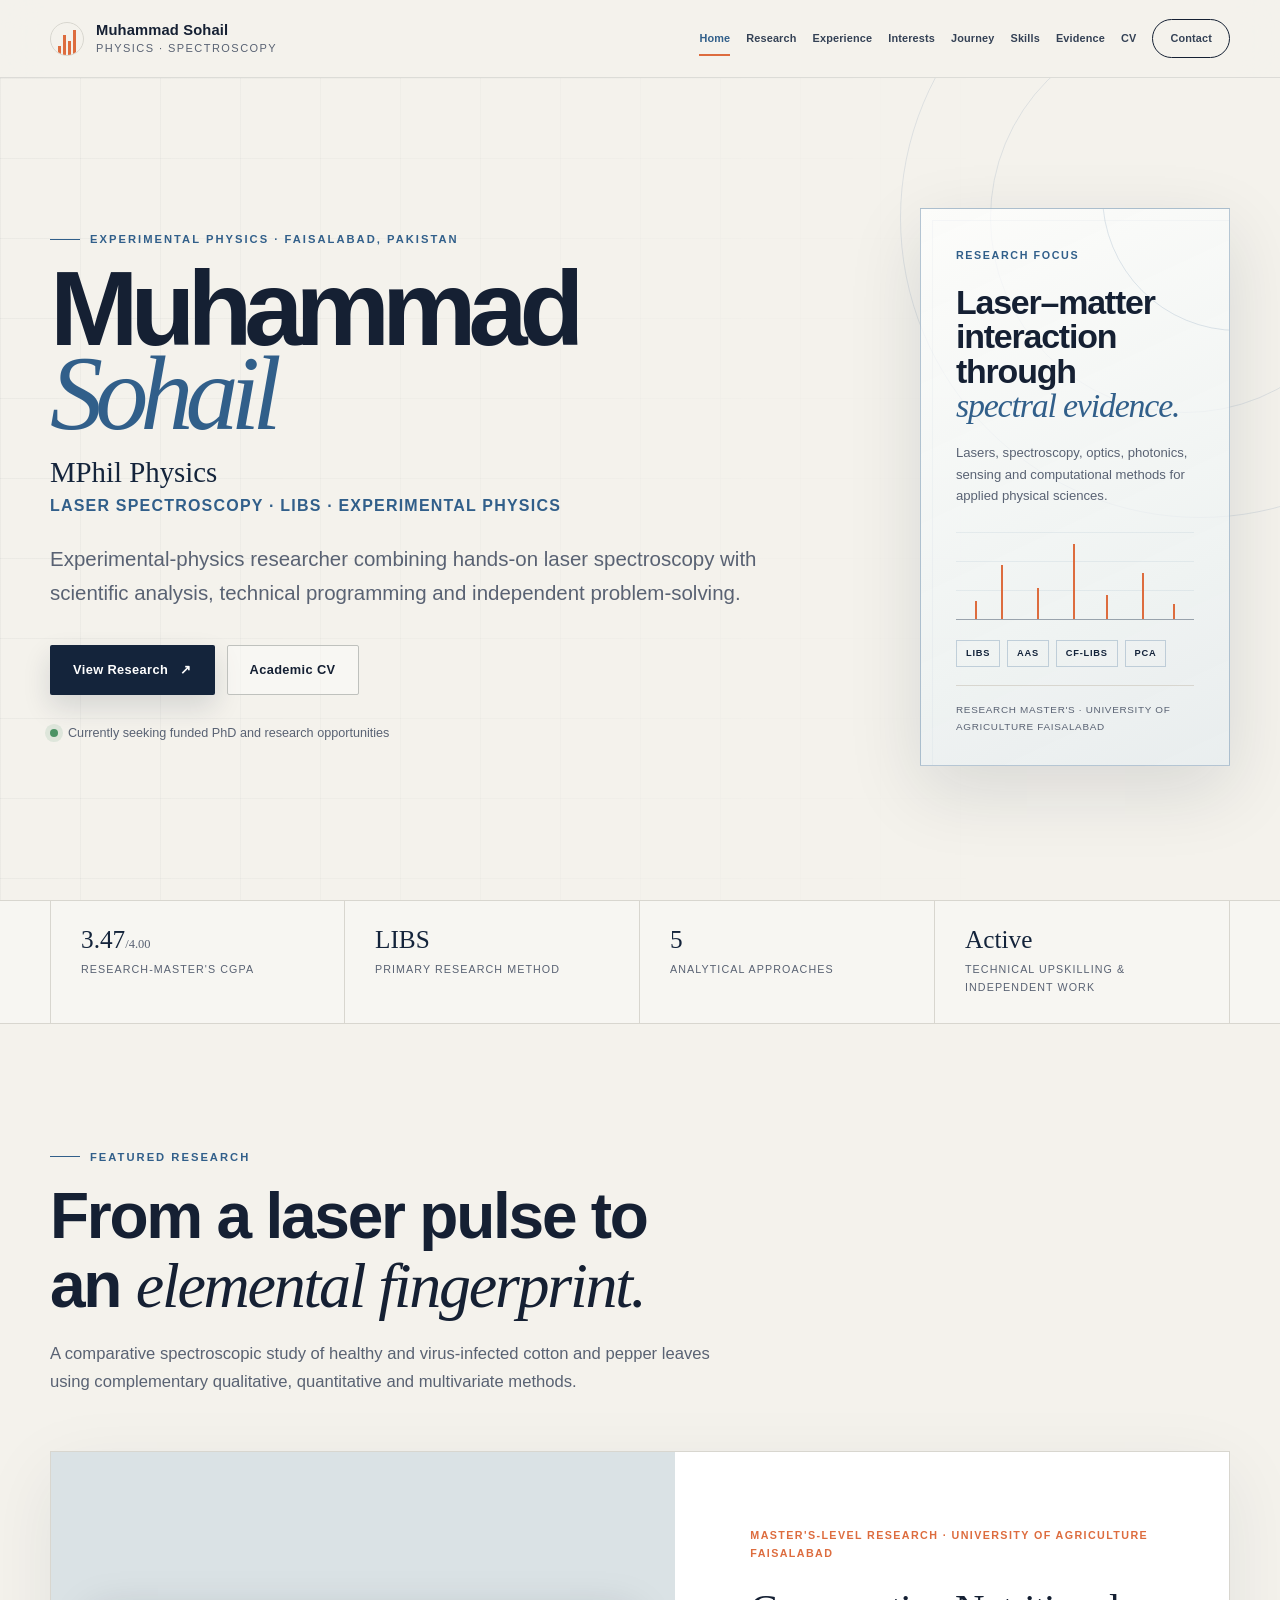
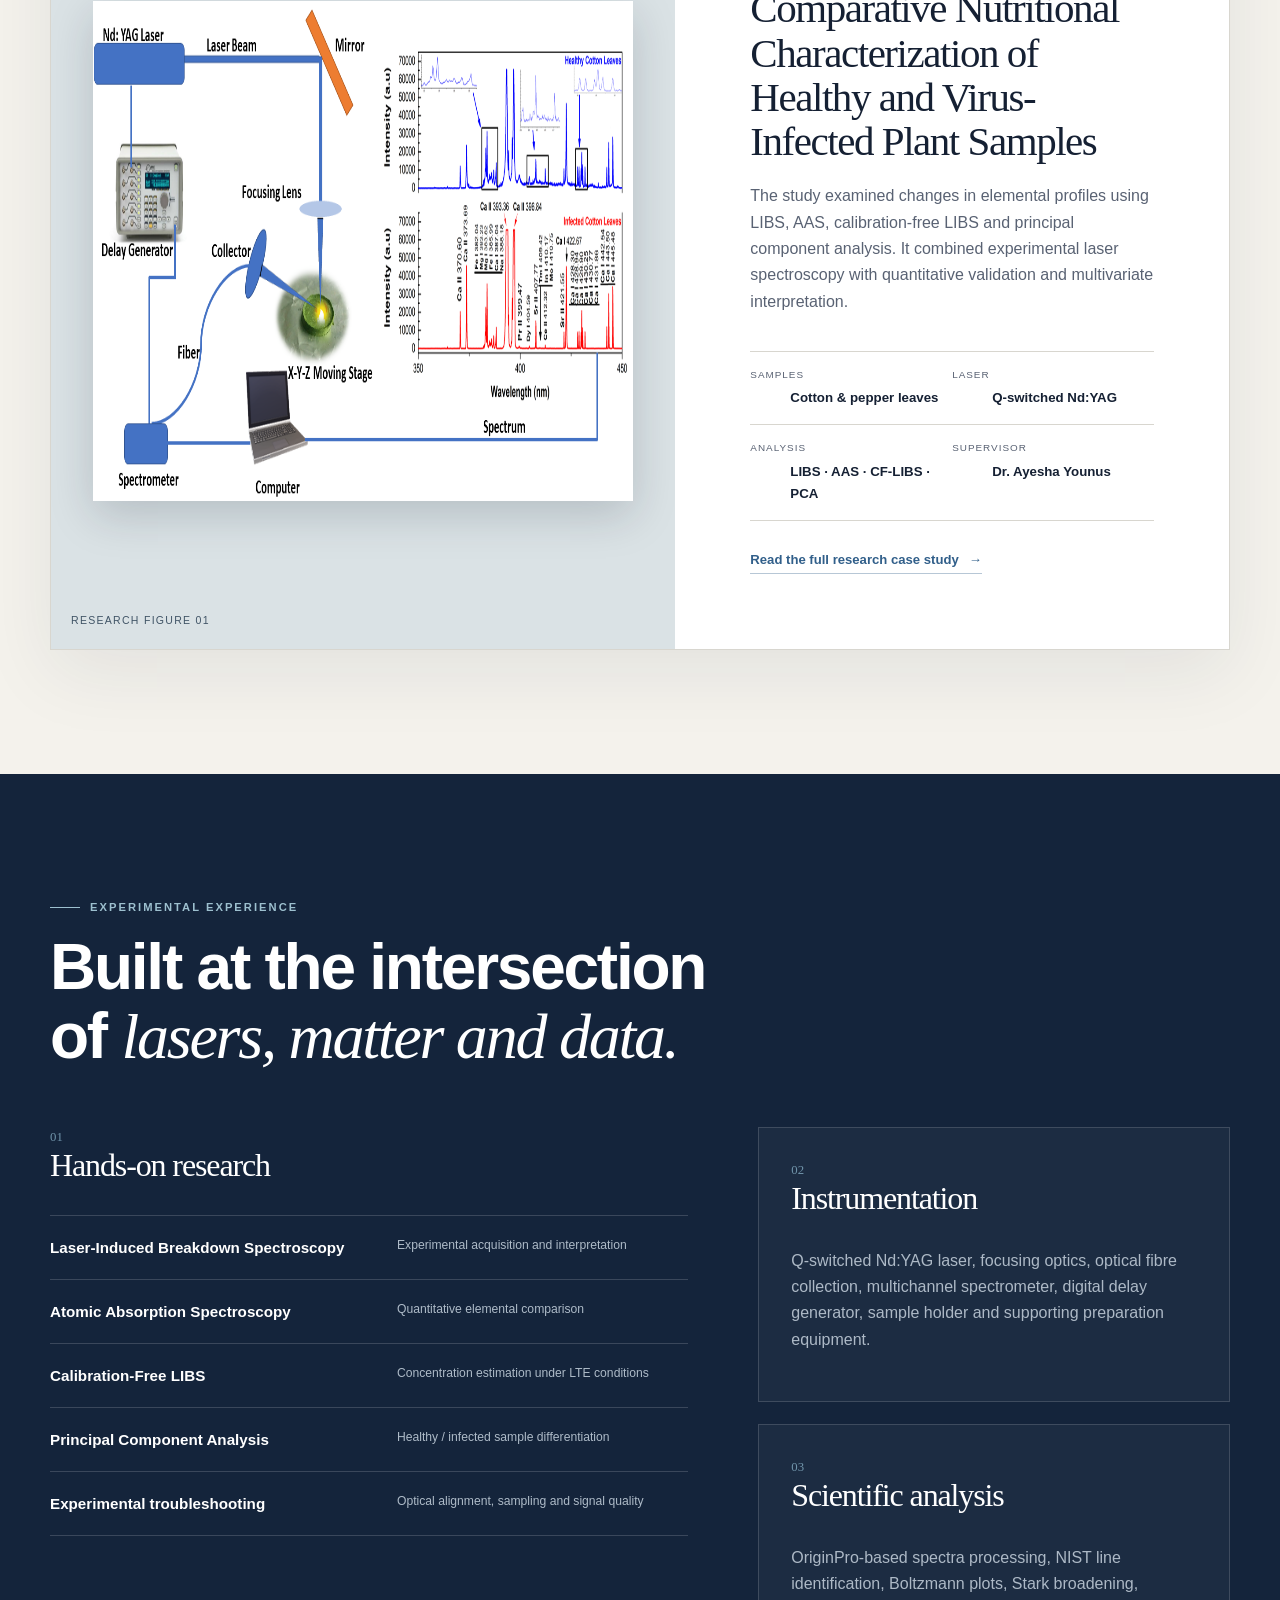
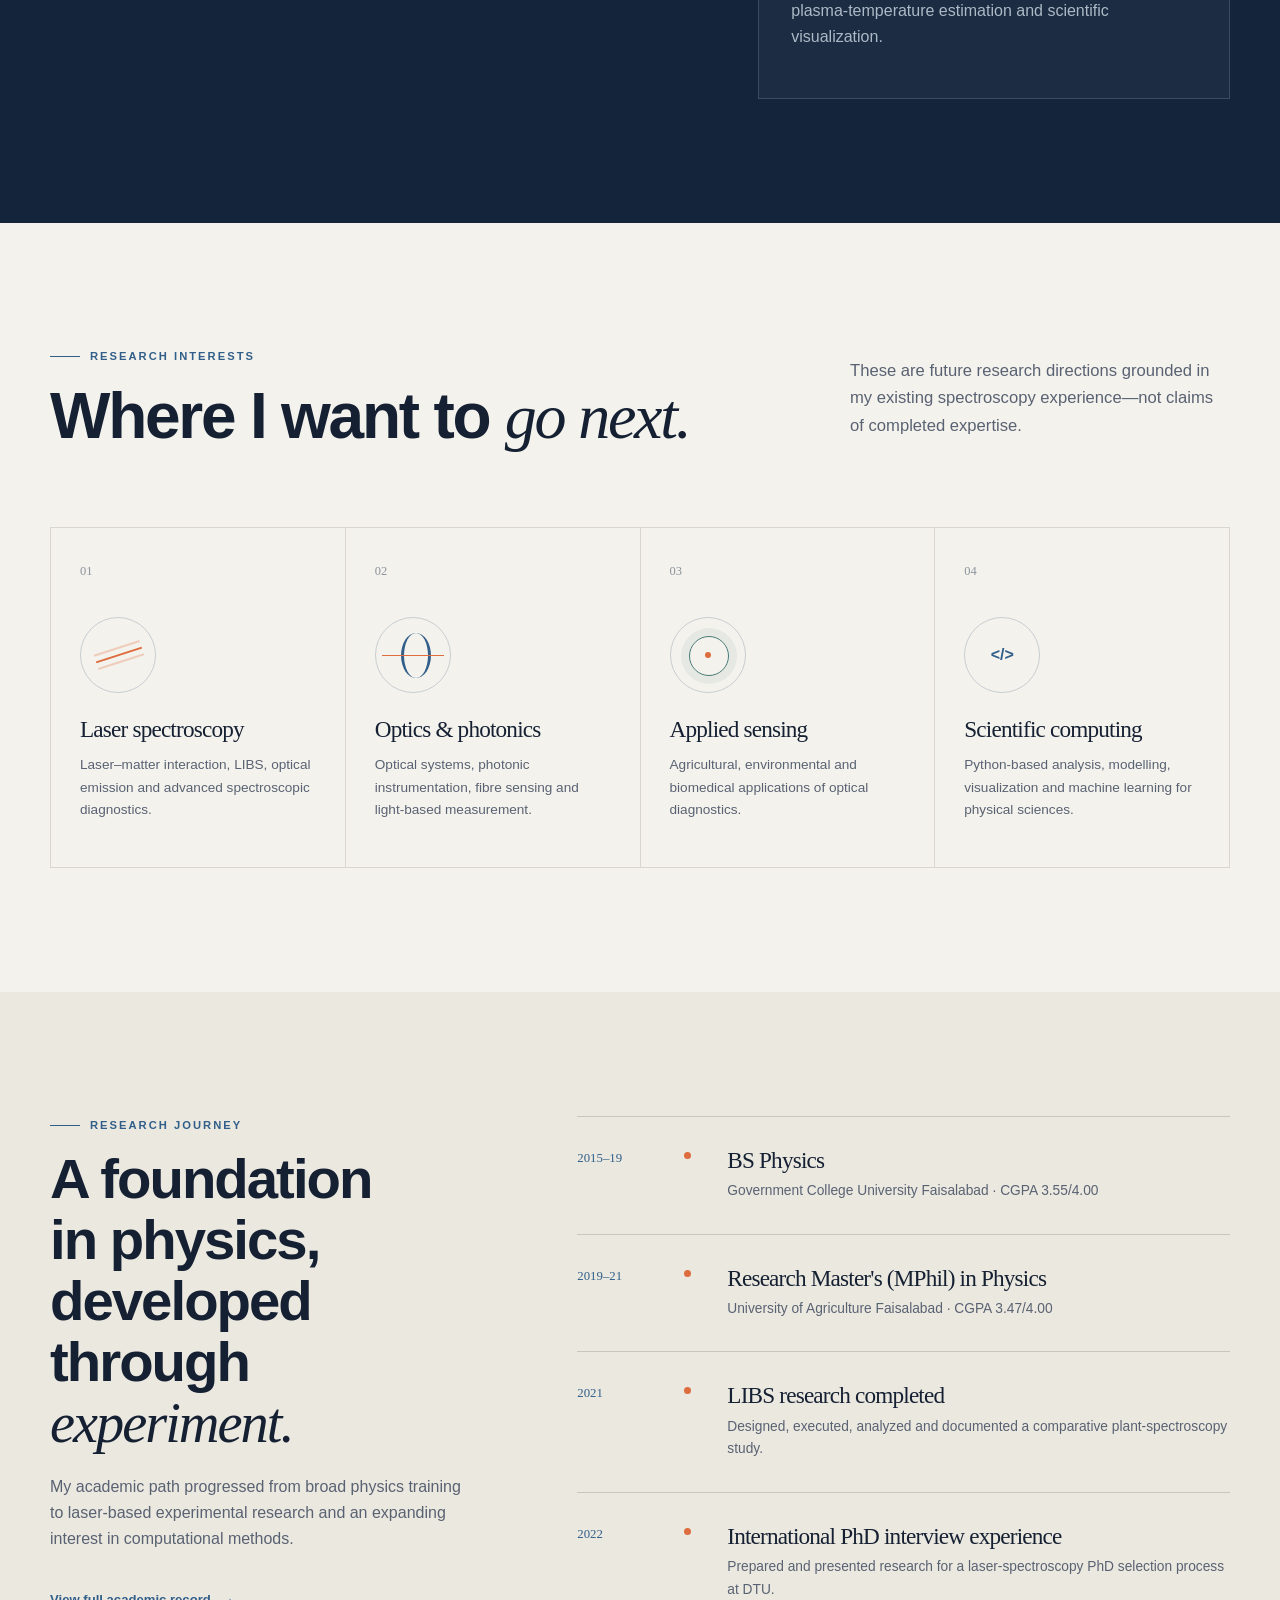
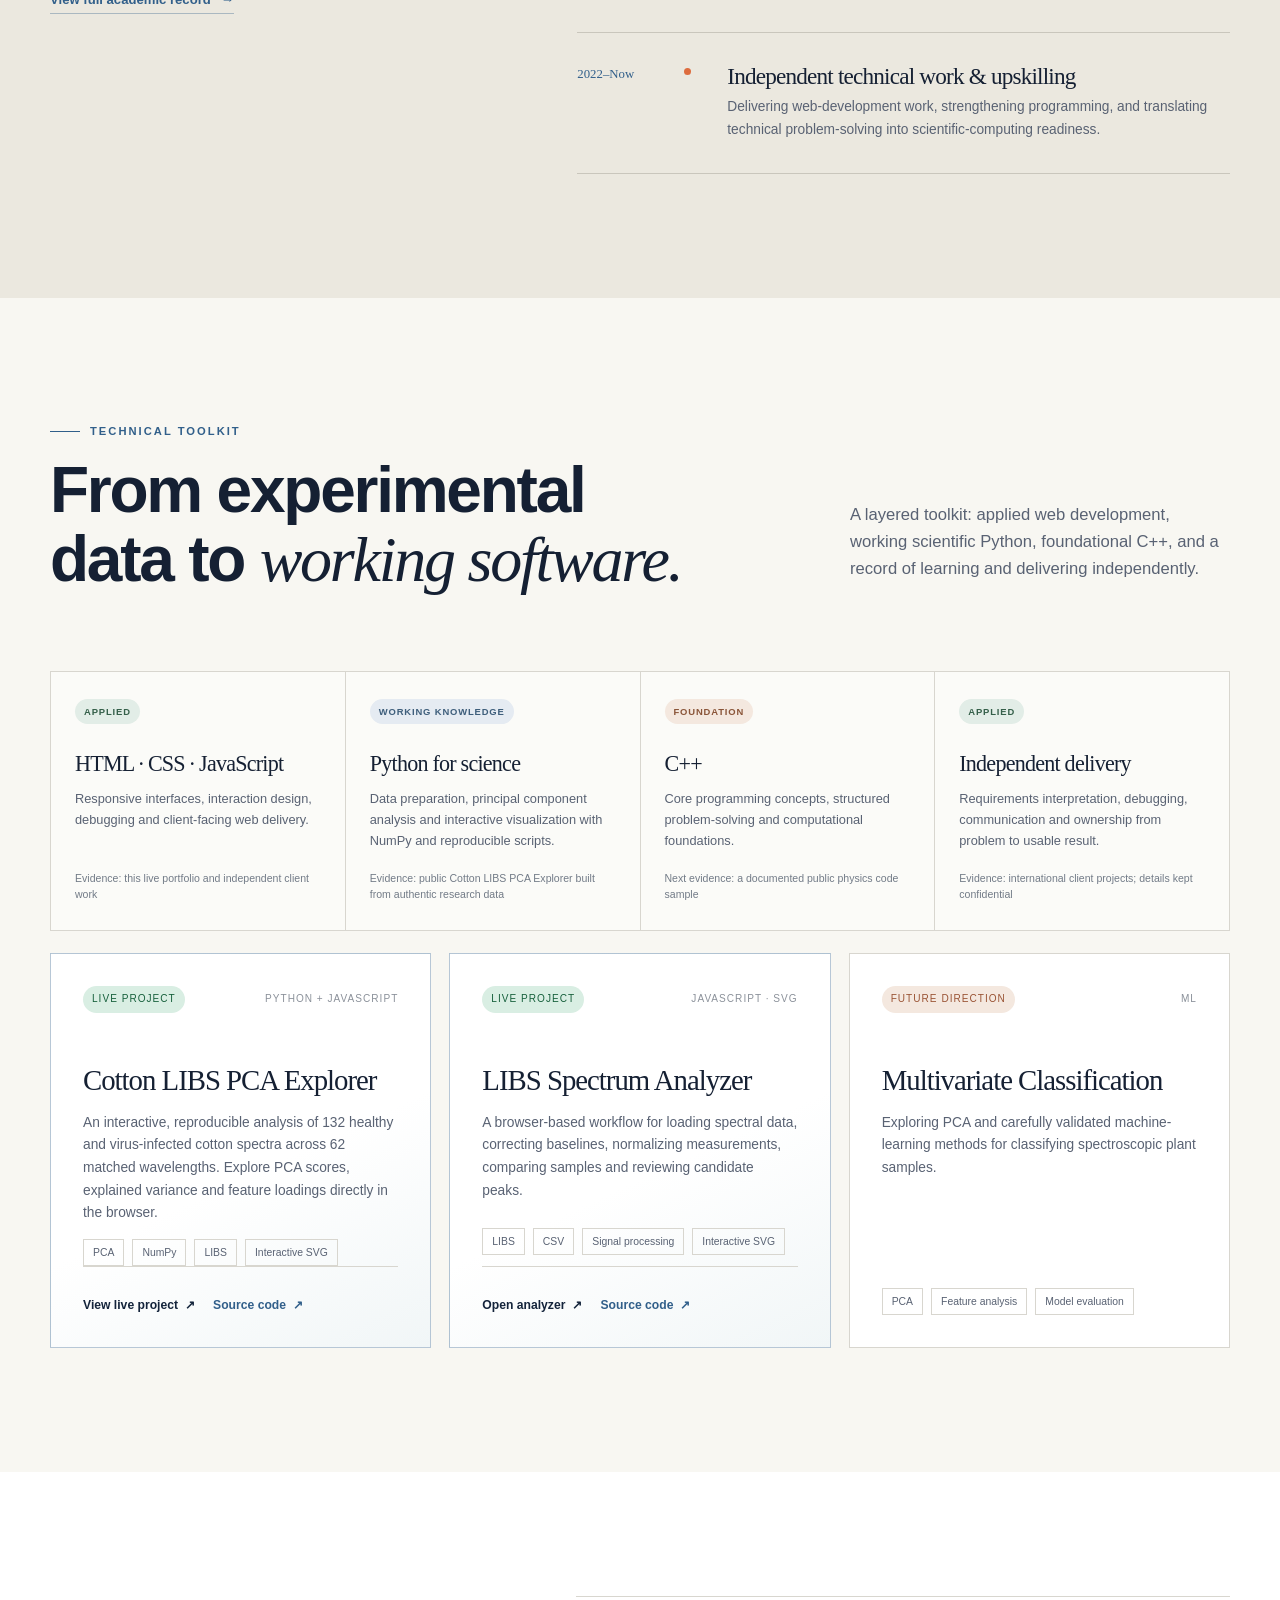
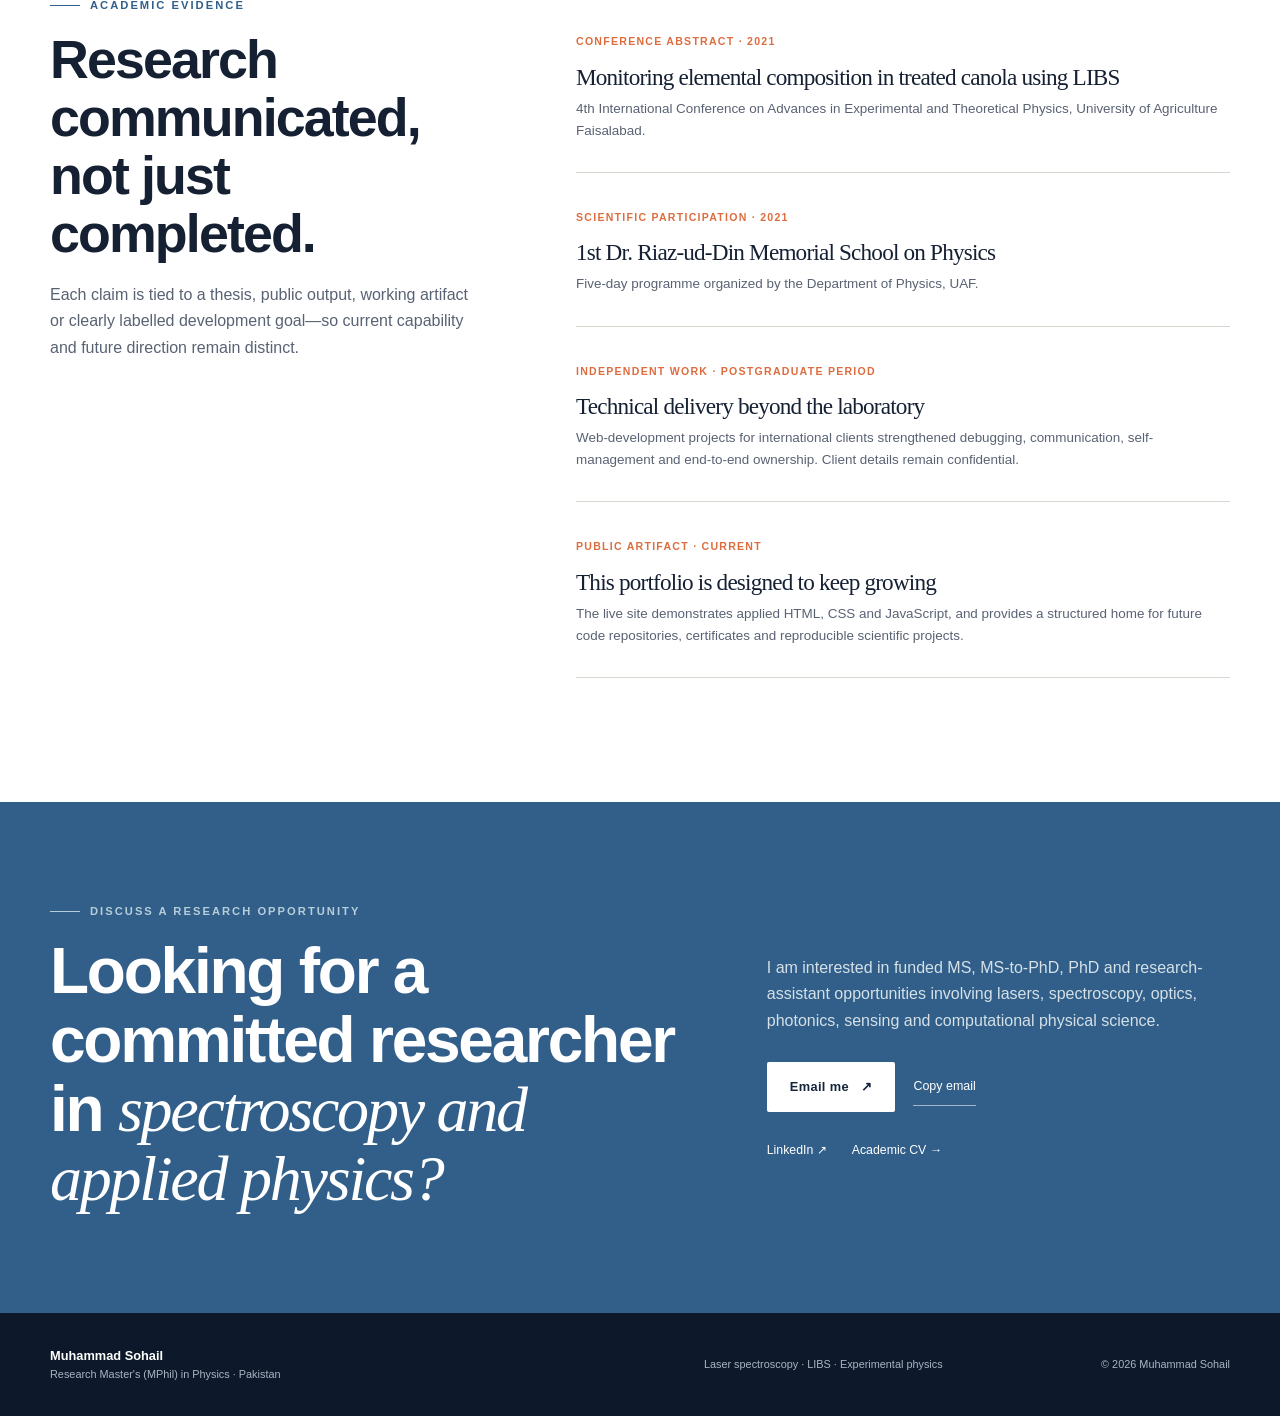
==== index.html @ c104c173 "Add interactive LIBS spectrum analyzer" ====
<!doctype html>
<html lang="en">
<head>
  <meta charset="utf-8">
  <meta name="viewport" content="width=device-width, initial-scale=1">
  <meta name="description" content="Muhammad Sohail holds a research master's (MPhil) in Physics with hands-on experience in laser-induced breakdown spectroscopy, scientific analysis and technical computing.">
  <meta name="theme-color" content="#f4f2ec">
  <meta property="og:title" content="Muhammad Sohail — Research Master's in Physics & Laser Spectroscopy">
  <meta property="og:description" content="Academic research portfolio focused on LIBS, experimental spectroscopy, optics, sensing and scientific computing.">
  <meta property="og:type" content="website">
  <meta property="og:image" content="assets/images/research/libs-experimental-setup-schematic.png">
  <title>Muhammad Sohail — Research Master's in Physics & Laser Spectroscopy</title>
  <link rel="icon" href="assets/images/favicon.svg" type="image/svg+xml">
  <link rel="manifest" href="site.webmanifest">
  <link rel="stylesheet" href="assets/css/styles.css">
  <script defer src="assets/js/main.js"></script>
</head>
<body data-page="home">
  <a class="skip-link" href="#main">Skip to content</a>
  <header class="site-header" data-header>
    <div class="shell header-inner">
      <a class="brand" href="index.html" aria-label="Muhammad Sohail home">
        <span class="brand-mark" aria-hidden="true"><i></i><i></i><i></i><i></i></span>
        <span><strong>Muhammad Sohail</strong><small>Physics · Spectroscopy</small></span>
      </a>
      <button class="menu-toggle" type="button" aria-expanded="false" aria-controls="primary-navigation" data-menu-toggle>
        <span></span><span></span><span></span><span class="sr-only">Open navigation</span>
      </button>
      <nav class="nav" id="primary-navigation" aria-label="Primary navigation" data-nav>
        <a class="is-active" href="#home" data-section-link="home">Home</a>
        <a href="#research" data-section-link="research">Research</a>
        <a href="#experience" data-section-link="experience">Experience</a>
        <a href="#interests" data-section-link="interests">Interests</a>
        <a href="#education" data-section-link="education">Journey</a>
        <a href="#skills" data-section-link="skills">Skills</a>
        <a href="#evidence" data-section-link="evidence">Evidence</a>
        <a href="cv.html">CV</a>
        <a class="nav-cta" href="#contact" data-section-link="contact">Contact</a>
      </nav>
    </div>
  </header>

  <main id="main">
    <section class="hero section-pad" id="home" data-home-section>
      <div class="hero-orbit orbit-one" aria-hidden="true"></div>
      <div class="hero-orbit orbit-two" aria-hidden="true"></div>
      <div class="shell hero-grid">
        <div class="hero-copy reveal">
          <p class="eyebrow"><span></span> Experimental physics · Faisalabad, Pakistan</p>
          <h1>Muhammad<br><em>Sohail</em></h1>
          <p class="hero-degree">MPhil Physics</p>
          <p class="hero-role">Laser Spectroscopy · LIBS · Experimental Physics</p>
          <p class="hero-lede">Experimental-physics researcher combining hands-on laser spectroscopy with scientific analysis, technical programming and independent problem-solving.</p>
          <div class="hero-actions">
            <a class="button button-primary" href="research.html">View Research <span aria-hidden="true">↗</span></a>
            <a class="button button-secondary" href="cv.html">Academic CV</a>
          </div>
          <div class="availability"><span class="pulse" aria-hidden="true"></span> Currently seeking funded PhD and research opportunities</div>
        </div>

        <aside class="hero-research-card reveal reveal-delay" aria-label="Research focus">
          <div>
            <p class="research-card-kicker">Research focus</p>
            <h2>Laser–matter interaction through <em>spectral evidence.</em></h2>
            <p>Lasers, spectroscopy, optics, photonics, sensing and computational methods for applied physical sciences.</p>
          </div>
          <div class="research-spectrum" aria-hidden="true"><span></span><i></i><i></i><i></i><i></i><i></i><i></i><i></i></div>
          <div class="research-methods" aria-label="Research methods">
            <span>LIBS</span><span>AAS</span><span>CF-LIBS</span><span>PCA</span>
          </div>
          <p class="research-card-foot">Research master's · University of Agriculture Faisalabad</p>
        </aside>
      </div>
    </section>

    <section class="proof-bar" aria-label="Academic highlights">
      <div class="shell proof-grid">
        <div><strong>3.47<span>/4.00</span></strong><small>Research-master's CGPA</small></div>
        <div><strong>LIBS</strong><small>Primary research method</small></div>
        <div><strong>5</strong><small>Analytical approaches</small></div>
        <div><strong>Active</strong><small>Technical upskilling & independent work</small></div>
      </div>
    </section>

    <section class="section-pad research-feature" id="research">
      <div class="shell">
        <div class="section-heading reveal">
          <p class="eyebrow"><span></span> Featured research</p>
          <h2>From a laser pulse to an <em>elemental fingerprint.</em></h2>
          <p>A comparative spectroscopic study of healthy and virus-infected cotton and pepper leaves using complementary qualitative, quantitative and multivariate methods.</p>
        </div>
        <article class="feature-card reveal">
          <div class="feature-visual">
            <img src="assets/images/research/libs-experimental-setup-schematic.png" width="900" height="500" alt="Schematic of the LIBS experimental setup showing the Nd:YAG laser, focusing optics, sample, spectrometer and computer" loading="lazy">
            <span class="figure-index">Research figure 01</span>
          </div>
          <div class="feature-copy">
            <p class="kicker">Master's-level research · University of Agriculture Faisalabad</p>
            <h3>Comparative Nutritional Characterization of Healthy and Virus-Infected Plant Samples</h3>
            <p>The study examined changes in elemental profiles using LIBS, AAS, calibration-free LIBS and principal component analysis. It combined experimental laser spectroscopy with quantitative validation and multivariate interpretation.</p>
            <dl class="research-facts">
              <div><dt>Samples</dt><dd>Cotton & pepper leaves</dd></div>
              <div><dt>Laser</dt><dd>Q-switched Nd:YAG</dd></div>
              <div><dt>Analysis</dt><dd>LIBS · AAS · CF-LIBS · PCA</dd></div>
              <div><dt>Supervisor</dt><dd>Dr. Ayesha Younus</dd></div>
            </dl>
            <a class="text-link" href="research.html">Read the full research case study <span aria-hidden="true">→</span></a>
          </div>
        </article>
      </div>
    </section>

    <section class="section-pad dark-section" id="experience">
      <div class="shell">
        <div class="section-heading section-heading-light reveal">
          <p class="eyebrow"><span></span> Experimental experience</p>
          <h2>Built at the intersection of <em>lasers, matter and data.</em></h2>
        </div>
        <div class="experience-layout">
          <div class="experience-main reveal">
            <div class="experience-number">01</div>
            <h3>Hands-on research</h3>
            <ul class="skill-list">
              <li><span>Laser-Induced Breakdown Spectroscopy</span><small>Experimental acquisition and interpretation</small></li>
              <li><span>Atomic Absorption Spectroscopy</span><small>Quantitative elemental comparison</small></li>
              <li><span>Calibration-Free LIBS</span><small>Concentration estimation under LTE conditions</small></li>
              <li><span>Principal Component Analysis</span><small>Healthy / infected sample differentiation</small></li>
              <li><span>Experimental troubleshooting</span><small>Optical alignment, sampling and signal quality</small></li>
            </ul>
          </div>
          <div class="experience-side">
            <article class="experience-panel reveal">
              <div class="experience-number">02</div>
              <h3>Instrumentation</h3>
              <p>Q-switched Nd:YAG laser, focusing optics, optical fibre collection, multichannel spectrometer, digital delay generator, sample holder and supporting preparation equipment.</p>
            </article>
            <article class="experience-panel reveal">
              <div class="experience-number">03</div>
              <h3>Scientific analysis</h3>
              <p>OriginPro-based spectra processing, NIST line identification, Boltzmann plots, Stark broadening, plasma-temperature estimation and scientific visualization.</p>
            </article>
          </div>
        </div>
      </div>
    </section>

    <section class="section-pad" id="interests">
      <div class="shell">
        <div class="section-heading split-heading reveal">
          <div>
            <p class="eyebrow"><span></span> Research interests</p>
            <h2>Where I want to <em>go next.</em></h2>
          </div>
          <p>These are future research directions grounded in my existing spectroscopy experience—not claims of completed expertise.</p>
        </div>
        <div class="interest-grid">
          <article class="interest-card reveal"><span>01</span><div class="interest-icon laser-icon" aria-hidden="true"></div><h3>Laser spectroscopy</h3><p>Laser–matter interaction, LIBS, optical emission and advanced spectroscopic diagnostics.</p></article>
          <article class="interest-card reveal"><span>02</span><div class="interest-icon optics-icon" aria-hidden="true"></div><h3>Optics & photonics</h3><p>Optical systems, photonic instrumentation, fibre sensing and light-based measurement.</p></article>
          <article class="interest-card reveal"><span>03</span><div class="interest-icon sensing-icon" aria-hidden="true"></div><h3>Applied sensing</h3><p>Agricultural, environmental and biomedical applications of optical diagnostics.</p></article>
          <article class="interest-card reveal"><span>04</span><div class="interest-icon compute-icon" aria-hidden="true"></div><h3>Scientific computing</h3><p>Python-based analysis, modelling, visualization and machine learning for physical sciences.</p></article>
        </div>
      </div>
    </section>

    <section class="section-pad journey-section" id="education">
      <div class="shell journey-grid">
        <div class="journey-intro reveal">
          <p class="eyebrow"><span></span> Research journey</p>
          <h2>A foundation in physics, developed through <em>experiment.</em></h2>
          <p>My academic path progressed from broad physics training to laser-based experimental research and an expanding interest in computational methods.</p>
          <a class="text-link" href="cv.html">View full academic record <span aria-hidden="true">→</span></a>
        </div>
        <ol class="timeline">
          <li class="reveal"><span class="timeline-year">2015–19</span><div><h3>BS Physics</h3><p>Government College University Faisalabad · CGPA 3.55/4.00</p></div></li>
          <li class="reveal"><span class="timeline-year">2019–21</span><div><h3>Research Master's (MPhil) in Physics</h3><p>University of Agriculture Faisalabad · CGPA 3.47/4.00</p></div></li>
          <li class="reveal"><span class="timeline-year">2021</span><div><h3>LIBS research completed</h3><p>Designed, executed, analyzed and documented a comparative plant-spectroscopy study.</p></div></li>
          <li class="reveal"><span class="timeline-year">2022</span><div><h3>International PhD interview experience</h3><p>Prepared and presented research for a laser-spectroscopy PhD selection process at DTU.</p></div></li>
          <li class="reveal"><span class="timeline-year">2022–Now</span><div><h3>Independent technical work & upskilling</h3><p>Delivering web-development work, strengthening programming, and translating technical problem-solving into scientific-computing readiness.</p></div></li>
        </ol>
      </div>
    </section>

    <section class="section-pad computing-section" id="skills">
      <div class="shell">
        <div class="section-heading split-heading reveal">
          <div>
            <p class="eyebrow"><span></span> Technical toolkit</p>
            <h2>From experimental data to <em>working software.</em></h2>
          </div>
          <p>A layered toolkit: applied web development, working scientific Python, foundational C++, and a record of learning and delivering independently.</p>
        </div>
        <div class="toolkit-grid reveal" aria-label="Programming and technical skills">
          <article><span class="skill-level applied">Applied</span><h3>HTML · CSS · JavaScript</h3><p>Responsive interfaces, interaction design, debugging and client-facing web delivery.</p><small>Evidence: this live portfolio and independent client work</small></article>
          <article><span class="skill-level working">Working knowledge</span><h3>Python for science</h3><p>Data preparation, principal component analysis and interactive visualization with NumPy and reproducible scripts.</p><small>Evidence: public Cotton LIBS PCA Explorer built from authentic research data</small></article>
          <article><span class="skill-level foundation">Foundation</span><h3>C++</h3><p>Core programming concepts, structured problem-solving and computational foundations.</p><small>Next evidence: a documented public physics code sample</small></article>
          <article><span class="skill-level applied">Applied</span><h3>Independent delivery</h3><p>Requirements interpretation, debugging, communication and ownership from problem to usable result.</p><small>Evidence: international client projects; details kept confidential</small></article>
        </div>
        <div class="project-grid">
          <article class="project-card project-card-featured reveal">
            <div class="project-top"><span class="status status-live">Live project</span><span>Python + JavaScript</span></div>
            <h3>Cotton LIBS PCA Explorer</h3>
            <p>An interactive, reproducible analysis of 132 healthy and virus-infected cotton spectra across 62 matched wavelengths. Explore PCA scores, explained variance and feature loadings directly in the browser.</p>
            <ul class="tag-list"><li>PCA</li><li>NumPy</li><li>LIBS</li><li>Interactive SVG</li></ul>
            <div class="project-actions">
              <a class="project-link project-link-primary" href="https://sohail151127.github.io/Cotton-PCA-Visualization/" target="_blank" rel="noopener noreferrer">View live project <span aria-hidden="true">↗</span></a>
              <a class="project-link" href="https://github.com/sohail151127/Cotton-PCA-Visualization" target="_blank" rel="noopener noreferrer">Source code <span aria-hidden="true">↗</span></a>
            </div>
          </article>
          <article class="project-card project-card-featured reveal">
            <div class="project-top"><span class="status status-live">Live project</span><span>JavaScript · SVG</span></div>
            <h3>LIBS Spectrum Analyzer</h3>
            <p>A browser-based workflow for loading spectral data, correcting baselines, normalizing measurements, comparing samples and reviewing candidate peaks.</p>
            <ul class="tag-list"><li>LIBS</li><li>CSV</li><li>Signal processing</li><li>Interactive SVG</li></ul>
            <div class="project-actions">
              <a class="project-link project-link-primary" href="libs-spectrum-analyzer.html">Open analyzer <span aria-hidden="true">↗</span></a>
              <a class="project-link" href="https://github.com/sohail151127/Muhammad-Sohail" target="_blank" rel="noopener noreferrer">Source code <span aria-hidden="true">↗</span></a>
            </div>
          </article>
          <article class="project-card reveal">
            <div class="project-top"><span class="status status-future">Future direction</span><span>ML</span></div>
            <h3>Multivariate Classification</h3>
            <p>Exploring PCA and carefully validated machine-learning methods for classifying spectroscopic plant samples.</p>
            <ul class="tag-list"><li>PCA</li><li>Feature analysis</li><li>Model evaluation</li></ul>
          </article>
        </div>
      </div>
    </section>

    <section class="section-pad evidence-section" id="evidence">
      <div class="shell evidence-grid">
        <div class="evidence-copy reveal">
          <p class="eyebrow"><span></span> Academic evidence</p>
          <h2>Research communicated, not just completed.</h2>
          <p>Each claim is tied to a thesis, public output, working artifact or clearly labelled development goal—so current capability and future direction remain distinct.</p>
        </div>
        <div class="evidence-list">
          <article class="reveal"><span>Conference abstract · 2021</span><h3>Monitoring elemental composition in treated canola using LIBS</h3><p>4th International Conference on Advances in Experimental and Theoretical Physics, University of Agriculture Faisalabad.</p></article>
          <article class="reveal"><span>Scientific participation · 2021</span><h3>1st Dr. Riaz-ud-Din Memorial School on Physics</h3><p>Five-day programme organized by the Department of Physics, UAF.</p></article>
          <article class="reveal"><span>Independent work · Postgraduate period</span><h3>Technical delivery beyond the laboratory</h3><p>Web-development projects for international clients strengthened debugging, communication, self-management and end-to-end ownership. Client details remain confidential.</p></article>
          <article class="reveal"><span>Public artifact · Current</span><h3>This portfolio is designed to keep growing</h3><p>The live site demonstrates applied HTML, CSS and JavaScript, and provides a structured home for future code repositories, certificates and reproducible scientific projects.</p></article>
        </div>
      </div>
    </section>

    <section class="contact-section" id="contact">
      <div class="shell contact-grid">
        <div class="reveal">
          <p class="eyebrow eyebrow-light"><span></span> Discuss a research opportunity</p>
          <h2>Looking for a committed researcher in <em>spectroscopy and applied physics?</em></h2>
        </div>
        <div class="contact-copy reveal">
          <p>I am interested in funded MS, MS-to-PhD, PhD and research-assistant opportunities involving lasers, spectroscopy, optics, photonics, sensing and computational physical science.</p>
          <div class="contact-actions">
            <a class="button button-light" href="mailto:sohail151127@gmail.com">Email me <span aria-hidden="true">↗</span></a>
            <button class="copy-email" type="button" data-copy-email="sohail151127@gmail.com">Copy email</button>
          </div>
          <div class="social-links">
            <a href="https://www.linkedin.com/in/muhammad-sohail-physicist/" target="_blank" rel="noreferrer">LinkedIn <span aria-hidden="true">↗</span></a>
            <a href="cv.html">Academic CV <span aria-hidden="true">→</span></a>
          </div>
        </div>
      </div>
    </section>
  </main>

  <footer class="site-footer">
    <div class="shell footer-grid">
      <div><strong>Muhammad Sohail</strong><span>Research Master's (MPhil) in Physics · Pakistan</span></div>
      <p>Laser spectroscopy · LIBS · Experimental physics</p>
      <span>© <span data-year></span> Muhammad Sohail</span>
    </div>
  </footer>
</body>
</html>
---- assets/css/styles.css ----
:root {
  --paper: #f4f2ec;
  --paper-deep: #ebe8df;
  --ink: #152033;
  --ink-soft: #596273;
  --navy: #14243b;
  --navy-2: #0d192a;
  --blue: #315f8a;
  --blue-soft: #dce7ed;
  --teal: #467977;
  --orange: #dd6c3e;
  --line: #d8d6cf;
  --white: #fff;
  --serif: Georgia, "Times New Roman", serif;
  --sans: Inter, ui-sans-serif, -apple-system, BlinkMacSystemFont, "Segoe UI", sans-serif;
  --shell: min(1180px, calc(100vw - 48px));
  --shadow: 0 24px 70px rgba(18, 31, 49, 0.12);
}

* { box-sizing: border-box; }
html { scroll-behavior: smooth; scroll-padding-top: 96px; }
body { margin: 0; background: var(--paper); color: var(--ink); font-family: var(--sans); font-size: 16px; line-height: 1.65; -webkit-font-smoothing: antialiased; }
::selection { background: var(--blue); color: white; }
body.menu-open { overflow: hidden; }
img { display: block; max-width: 100%; }
a { color: inherit; }
button, input { font: inherit; }
button { color: inherit; }
h1, h2, h3, p, figure, blockquote, dl, dd { margin-top: 0; }
h1, h2, h3 { line-height: 1.08; letter-spacing: -.035em; }
h1, h2 { text-wrap: balance; }
p { color: var(--ink-soft); }
em { font-family: var(--serif); font-weight: 400; }
.shell { width: var(--shell); margin-inline: auto; }
.section-pad { padding: 124px 0; }
.sr-only { position: absolute; width: 1px; height: 1px; padding: 0; margin: -1px; overflow: hidden; clip: rect(0,0,0,0); white-space: nowrap; border: 0; }
.skip-link { position: fixed; z-index: 1000; left: 20px; top: -60px; background: var(--navy); color: white; padding: 10px 16px; text-decoration: none; border-radius: 4px; transition: top .2s; }
.skip-link:focus { top: 16px; }
:focus-visible { outline: 3px solid var(--orange); outline-offset: 4px; }

.site-header { position: sticky; top: 0; z-index: 100; height: 78px; display: flex; align-items: center; border-bottom: 1px solid rgba(21,32,51,.11); background: rgba(244,242,236,.92); backdrop-filter: blur(18px); transition: box-shadow .25s, background .25s; }
.site-header.is-scrolled { box-shadow: 0 10px 35px rgba(22,32,50,.08); background: rgba(244,242,236,.98); }
.header-inner { display: flex; align-items: center; justify-content: space-between; gap: 18px; }
.brand { display: inline-flex; flex: 0 0 auto; align-items: center; gap: 12px; color: var(--ink); text-decoration: none; }
.brand > span:last-child { display: grid; line-height: 1.18; }
.brand strong { font-size: .92rem; letter-spacing: .01em; }
.brand small { color: var(--ink-soft); font-size: .69rem; text-transform: uppercase; letter-spacing: .13em; margin-top: 3px; }
.brand-mark { position: relative; display: flex; align-items: flex-end; justify-content: center; gap: 2px; width: 34px; height: 34px; border-radius: 50%; border: 1px solid var(--line); overflow: hidden; }
.brand-mark i { width: 3px; background: var(--orange); }
.brand-mark i:nth-child(1) { height: 9px; }.brand-mark i:nth-child(2) { height: 20px; }.brand-mark i:nth-child(3) { height: 14px; }.brand-mark i:nth-child(4) { height: 25px; }
.brand:hover .brand-mark i:nth-child(odd) { transform: translateY(-3px); }.brand:hover .brand-mark i:nth-child(even) { transform: translateY(3px); }.brand-mark i { transition: transform .25s ease; }
.nav { display: flex; align-items: center; gap: clamp(11px, 1.25vw, 22px); }
.nav a { position: relative; color: #344155; font-size: clamp(.68rem, .69vw, .78rem); font-weight: 680; text-decoration: none; letter-spacing: .015em; transition: color .2s; white-space: nowrap; }
.nav a:not(.nav-cta)::after { content: ""; position: absolute; left: 0; right: 100%; bottom: -9px; height: 2px; background: var(--orange); transition: right .25s; }
.nav a:hover::after, .nav a.is-active::after { right: 0; }
.nav a:hover, .nav a.is-active { color: var(--blue); }
.nav-cta { padding: 10px 17px; border: 1px solid var(--ink); border-radius: 999px; transition: color .2s, background .2s; }
.nav-cta:hover { background: var(--ink); color: white; }
.menu-toggle { display: none; width: 44px; height: 44px; padding: 10px; border: 0; background: transparent; }
.menu-toggle > span:not(.sr-only) { display: block; height: 2px; margin: 5px 0; background: var(--ink); transition: transform .2s, opacity .2s; }

.eyebrow { display: flex; align-items: center; gap: 10px; color: var(--blue); font-size: .7rem; font-weight: 750; letter-spacing: .18em; text-transform: uppercase; }
.eyebrow > span { display: inline-block; width: 30px; height: 1px; background: currentColor; }
.eyebrow-light { color: #b6ced9; }
.hero { position: relative; min-height: calc(100vh - 78px); display: flex; align-items: center; overflow: hidden; padding-top: 86px; padding-bottom: 90px; }
.hero::before { content: ""; position: absolute; inset: 0; pointer-events: none; background-image: linear-gradient(rgba(21,32,51,.035) 1px, transparent 1px), linear-gradient(90deg, rgba(21,32,51,.035) 1px, transparent 1px); background-size: 80px 80px; mask-image: linear-gradient(to right, black, transparent 80%); }
.hero-grid { position: relative; display: grid; grid-template-columns: minmax(0, 1.48fr) minmax(310px, .52fr); gap: 76px; align-items: stretch; }
.hero-copy, .hero-research-card { min-width: 0; }
.hero-copy { align-self: center; max-width: 820px; }
.hero h1 { margin: 18px 0 20px; font-size: clamp(4.6rem, 8.3vw, 8.2rem); font-weight: 720; letter-spacing: -.075em; line-height: .79; }
.hero h1 em { color: var(--blue); }
.hero-degree { margin: 0 0 3px; color: var(--navy); font-family: var(--serif); font-size: clamp(1.5rem, 2.25vw, 2rem); line-height: 1.2; }
.hero-role { margin: 0 0 23px; color: var(--blue); font-size: clamp(.88rem, 1.25vw, 1.03rem); font-weight: 750; letter-spacing: .075em; text-transform: uppercase; }
.hero-lede { max-width: 760px; font-size: clamp(1.05rem, 1.7vw, 1.28rem); line-height: 1.65; }
.hero-actions { display: flex; flex-wrap: wrap; gap: 12px; margin-top: 35px; }
.button { display: inline-flex; align-items: center; justify-content: center; gap: 12px; min-height: 50px; padding: 12px 22px; border: 1px solid transparent; border-radius: 2px; font-size: .8rem; font-weight: 750; letter-spacing: .03em; text-decoration: none; cursor: pointer; transition: transform .2s, background .2s, color .2s, border-color .2s; }
.button:hover { transform: translateY(-2px); }
.button-primary { background: var(--navy); color: white; box-shadow: 0 12px 28px rgba(20,36,59,.14); }
.button-primary:hover { background: var(--blue); box-shadow: 0 16px 34px rgba(49,95,138,.22); }
.button-secondary { border-color: #bfc1bd; background: rgba(255,255,255,.34); }
.button-secondary:hover { border-color: var(--ink); }
.button-light { background: white; color: var(--navy); }
.availability { display: flex; align-items: center; gap: 10px; margin-top: 28px; color: var(--ink-soft); font-size: .79rem; }
.pulse { width: 8px; height: 8px; border-radius: 50%; background: #4b9364; box-shadow: 0 0 0 5px rgba(75,147,100,.13); }
.hero-research-card { position: relative; align-self: center; min-height: 470px; display: flex; flex-direction: column; justify-content: space-between; padding: 38px 35px 30px; border: 1px solid rgba(49,95,138,.34); background: linear-gradient(155deg, rgba(255,255,255,.76), rgba(229,237,239,.72)); box-shadow: var(--shadow); overflow: hidden; }
.hero-research-card::before { content: ""; position: absolute; inset: 11px -11px -11px 11px; border: 1px solid rgba(49,95,138,.16); z-index: -1; }
.hero-research-card::after { content: ""; position: absolute; width: 270px; height: 270px; right: -145px; top: -150px; border: 1px solid rgba(49,95,138,.15); border-radius: 50%; }
.research-card-kicker { margin: 0 0 20px; color: var(--blue); font-size: .67rem; font-weight: 750; letter-spacing: .15em; text-transform: uppercase; }
.hero-research-card h2 { max-width: 330px; margin: 0 0 18px; font-size: clamp(2rem, 2.65vw, 2.7rem); font-weight: 620; line-height: 1.02; }
.hero-research-card h2 em { color: var(--blue); }
.hero-research-card > div:first-child > p:last-child { margin: 0; color: var(--ink-soft); font-size: .82rem; line-height: 1.65; }
.research-spectrum { position: relative; height: 88px; margin: 25px 0 20px; border-bottom: 1px solid rgba(20,36,59,.35); background-image: linear-gradient(rgba(49,95,138,.08) 1px, transparent 1px); background-size: 100% 29px; }
.research-spectrum span { position: absolute; left: 0; bottom: -5px; color: var(--ink-soft); font-size: .55rem; letter-spacing: .1em; }
.research-spectrum i { position: absolute; bottom: 0; width: 2px; background: var(--orange); transform-origin: bottom; animation: spectral-pulse 4.5s ease-in-out infinite alternate; }
.research-spectrum i:nth-of-type(1){left:8%;height:18px}.research-spectrum i:nth-of-type(2){left:19%;height:54px;animation-delay:-1s}.research-spectrum i:nth-of-type(3){left:34%;height:31px;animation-delay:-2.2s}.research-spectrum i:nth-of-type(4){left:49%;height:75px;animation-delay:-.4s}.research-spectrum i:nth-of-type(5){left:63%;height:24px;animation-delay:-1.7s}.research-spectrum i:nth-of-type(6){left:78%;height:46px;animation-delay:-2.8s}.research-spectrum i:nth-of-type(7){left:91%;height:15px;animation-delay:-1.3s}
@keyframes spectral-pulse { to { opacity: .55; transform: scaleY(.92); } }
.research-methods { display: flex; flex-wrap: wrap; gap: 7px; }
.research-methods span { padding: 5px 9px; border: 1px solid rgba(49,95,138,.25); color: var(--navy); font-size: .58rem; font-weight: 750; letter-spacing: .08em; }
.research-card-foot { margin: 18px 0 0; padding-top: 16px; border-top: 1px solid var(--line); color: var(--ink-soft); font-size: .62rem; letter-spacing: .07em; text-transform: uppercase; }
.hero-orbit { position: absolute; border: 1px solid rgba(49,95,138,.12); border-radius: 50%; pointer-events: none; }
.orbit-one { width: 600px; height: 600px; right: -220px; top: -160px; }.orbit-two { width: 390px; height: 390px; right: -100px; top: -55px; }
.orbit-one { animation: orbit-drift 24s ease-in-out infinite alternate; }.orbit-two { animation: orbit-drift 18s ease-in-out -7s infinite alternate-reverse; }
@keyframes orbit-drift { to { transform: translate(-24px, 18px) scale(1.035); } }

.proof-bar { border-top: 1px solid var(--line); border-bottom: 1px solid var(--line); background: rgba(255,255,255,.28); }
.proof-grid { display: grid; grid-template-columns: repeat(4, 1fr); }
.proof-grid > div { padding: 26px 30px; border-right: 1px solid var(--line); }
.proof-grid > div:first-child { border-left: 1px solid var(--line); }
.proof-grid strong { display: block; color: var(--navy); font-family: var(--serif); font-size: 1.58rem; font-weight: 400; line-height: 1; }
.proof-grid strong span { font-size: .78rem; color: var(--ink-soft); }
.proof-grid small { display: block; margin-top: 9px; color: var(--ink-soft); font-size: .67rem; text-transform: uppercase; letter-spacing: .1em; }

.section-heading { max-width: 810px; margin-bottom: 56px; }
.section-heading h2 { margin: 16px 0 20px; font-size: clamp(2.6rem, 5vw, 5rem); font-weight: 650; }
.section-heading > p:last-child { max-width: 680px; font-size: 1.04rem; }
.split-heading { max-width: none; display: grid; grid-template-columns: 1fr 380px; gap: 80px; align-items: end; }
.split-heading > p { padding-bottom: 15px; }
.feature-card { display: grid; grid-template-columns: 1.06fr .94fr; background: var(--white); border: 1px solid var(--line); box-shadow: 0 22px 70px rgba(20,36,59,.08); }
.feature-card { transition: transform .4s ease, box-shadow .4s ease; }.feature-card:hover { transform: translateY(-5px); box-shadow: 0 30px 82px rgba(20,36,59,.13); }
.feature-visual { position: relative; min-height: 520px; background: #dae2e5; padding: 60px 42px; display: grid; place-items: center; overflow: hidden; }
.feature-visual::before { content: ""; position: absolute; inset: 0; background: linear-gradient(135deg, transparent 48%, rgba(49,95,138,.08) 49%, transparent 50%); background-size: 18px 18px; }
.feature-visual img { position: relative; width: 100%; box-shadow: 0 14px 42px rgba(15,28,47,.18); }
.figure-index { position: absolute; left: 20px; bottom: 20px; color: #405466; font-size: .66rem; text-transform: uppercase; letter-spacing: .12em; }
.feature-copy { padding: clamp(44px, 6vw, 75px); display: flex; flex-direction: column; justify-content: center; }
.kicker { color: var(--orange); font-size: .67rem; font-weight: 750; letter-spacing: .13em; text-transform: uppercase; }
.feature-copy h3 { margin: 13px 0 20px; font-family: var(--serif); font-size: clamp(2rem, 3.2vw, 3.2rem); font-weight: 400; }
.research-facts { display: grid; grid-template-columns: 1fr 1fr; gap: 0; margin: 20px 0 28px; border-top: 1px solid var(--line); }
.research-facts > div { padding: 15px 10px 15px 0; border-bottom: 1px solid var(--line); }
.research-facts dt { color: var(--ink-soft); font-size: .62rem; text-transform: uppercase; letter-spacing: .1em; }
.research-facts dd { margin-top: 4px; color: var(--ink); font-size: .83rem; font-weight: 650; }
.text-link { display: inline-flex; align-items: center; gap: 10px; width: fit-content; color: var(--blue); font-size: .82rem; font-weight: 750; text-decoration: none; border-bottom: 1px solid rgba(49,95,138,.35); padding-bottom: 3px; }
.text-link span { transition: transform .2s; }.text-link:hover span { transform: translateX(5px); }

.dark-section { background: var(--navy); color: white; }
.section-heading-light h2 { color: white; }.section-heading-light .eyebrow { color: #9dc0cf; }
.experience-layout { display: grid; grid-template-columns: 1.15fr .85fr; gap: 70px; }
.experience-number { color: #7094aa; font-family: var(--serif); font-size: .8rem; }
.experience-main h3, .experience-panel h3 { color: white; font-family: var(--serif); font-size: 2rem; font-weight: 400; }
.skill-list { list-style: none; margin: 25px 0 0; padding: 0; border-top: 1px solid rgba(255,255,255,.16); }
.skill-list li { display: grid; grid-template-columns: 1.05fr .95fr; gap: 25px; padding: 19px 0; border-bottom: 1px solid rgba(255,255,255,.16); }
.skill-list span { color: white; font-size: .95rem; font-weight: 650; }.skill-list small { color: #aebbc8; font-size: .76rem; }
.experience-side { display: grid; gap: 22px; }
.experience-panel { padding: 32px; border: 1px solid rgba(255,255,255,.15); background: rgba(255,255,255,.035); transition: transform .3s ease, background .3s ease, border-color .3s ease; }
.experience-panel:hover { transform: translateY(-4px); background: rgba(255,255,255,.065); border-color: rgba(255,255,255,.28); }
.experience-panel p { color: #adb9c6; }

.interest-grid { display: grid; grid-template-columns: repeat(4, 1fr); border-top: 1px solid var(--line); border-left: 1px solid var(--line); }
.interest-card { min-height: 340px; padding: 29px; border-right: 1px solid var(--line); border-bottom: 1px solid var(--line); transition: background .25s, transform .25s; }
.interest-card:hover { background: white; transform: translateY(-5px); }
.interest-card > span { color: #8b939d; font-family: var(--serif); font-size: .78rem; }
.interest-card h3 { margin: 24px 0 12px; font-family: var(--serif); font-size: 1.45rem; font-weight: 400; }
.interest-card p { font-size: .85rem; }
.interest-icon { position: relative; width: 76px; height: 76px; margin-top: 34px; border: 1px solid #c7ced2; border-radius: 50%; }
.laser-icon::before { content:""; position:absolute; width:48px; height:2px; left:14px; top:36px; background:var(--orange); transform:rotate(-18deg); box-shadow:0 -7px 0 rgba(221,108,62,.28),0 7px 0 rgba(221,108,62,.28); }
.optics-icon::before { content:""; position:absolute; width:24px; height:45px; left:25px; top:15px; border-left:3px solid var(--blue); border-right:3px solid var(--blue); border-radius:50%; }
.optics-icon::after { content:""; position:absolute; width:62px; height:1px; left:6px; top:37px; background:var(--orange); }
.sensing-icon::before { content:""; position:absolute; width:38px; height:38px; left:18px; top:18px; border:1px solid var(--teal); border-radius:50%; box-shadow:0 0 0 8px rgba(70,121,119,.08); }
.sensing-icon::after { content:""; position:absolute; width:6px; height:6px; left:34px; top:34px; border-radius:50%; background:var(--orange); }
.compute-icon::before { content:"</>"; position:absolute; inset:0; display:grid; place-items:center; color:var(--blue); font-weight:700; }

.journey-section { background: var(--paper-deep); }
.journey-grid { display: grid; grid-template-columns: .78fr 1.22fr; gap: 110px; }
.journey-intro { position: sticky; top: 120px; align-self: start; }
.journey-intro h2 { margin: 15px 0 20px; font-size: clamp(2.7rem, 4.4vw, 4.5rem); }
.journey-intro .text-link { margin-top: 20px; }
.timeline { list-style: none; margin: 0; padding: 0; border-top: 1px solid #c9c6bc; }
.timeline li { position: relative; display: grid; grid-template-columns: 120px 1fr; gap: 30px; padding: 31px 0; border-bottom: 1px solid #c9c6bc; }
.timeline li::before { content: ""; position: absolute; left: 107px; top: 35px; width: 7px; height: 7px; background: var(--orange); border-radius: 50%; }
.timeline-year { color: var(--blue); font-family: var(--serif); font-size: .8rem; }
.timeline h3 { margin-bottom: 7px; font-family: var(--serif); font-size: 1.45rem; font-weight: 400; }
.timeline p { margin-bottom: 0; font-size: .86rem; }

.computing-section { background: #f8f7f2; }
.toolkit-grid { display: grid; grid-template-columns: repeat(4, 1fr); margin: 0 0 22px; border-top: 1px solid var(--line); border-left: 1px solid var(--line); }
.toolkit-grid article { min-height: 245px; display: flex; flex-direction: column; padding: 27px 24px; border-right: 1px solid var(--line); border-bottom: 1px solid var(--line); background: rgba(255,255,255,.5); transition: transform .28s ease, background .28s ease, box-shadow .28s ease; }
.toolkit-grid article:hover { z-index: 1; transform: translateY(-5px); background: white; box-shadow: 0 18px 48px rgba(20,36,59,.09); }
.skill-level { width: fit-content; padding: 5px 9px; border-radius: 999px; font-size: .59rem; font-weight: 750; letter-spacing: .09em; text-transform: uppercase; }
.skill-level.applied { color: #35604a; background: #e2ede7; }.skill-level.working { color: #3e5e7b; background: #e5ebf2; }.skill-level.foundation { color: #8a5539; background: #f4e8df; }
.toolkit-grid h3 { margin: 28px 0 12px; font-family: var(--serif); font-size: 1.38rem; font-weight: 400; }
.toolkit-grid p { margin-bottom: 20px; font-size: .8rem; }
.toolkit-grid small { margin-top: auto; color: #727b87; font-size: .66rem; line-height: 1.5; }
.project-grid { display: grid; grid-template-columns: repeat(3,1fr); gap: 18px; }
.project-card { min-height: 360px; display: flex; flex-direction: column; padding: 32px; border: 1px solid var(--line); background: white; transition: transform .3s ease, box-shadow .3s ease, border-color .3s ease; }
.project-card:hover { transform: translateY(-6px); border-color: #bec8ce; box-shadow: 0 20px 55px rgba(20,36,59,.1); }
.project-top { display: flex; justify-content: space-between; align-items: center; gap: 16px; color: #8b919a; font-size: .63rem; text-transform: uppercase; letter-spacing: .1em; }
.status { border-radius: 999px; padding: 5px 9px; }.status-live { background: #d9eee3; color: #17603c; }.status-developing { background: #e2ede7; color: #35604a; }.status-planned { background: #e5ebf2; color: #3e5e7b; }.status-future { background: #f4e8df; color: #9a5435; }
.project-card h3 { margin: 52px 0 16px; font-family: var(--serif); font-size: 1.8rem; font-weight: 400; }
.project-card p { font-size: .86rem; }
.project-card-featured { border-color: rgba(49,95,138,.35); background: linear-gradient(155deg,#fff 55%,#f1f6f7); }
.project-actions { display: flex; flex-wrap: wrap; gap: 10px 18px; margin-top: auto; padding-top: 28px; border-top: 1px solid var(--line); }
.project-link { display: inline-flex; align-items: center; gap: 7px; color: var(--blue); font-size: .76rem; font-weight: 750; text-decoration: none; }
.project-link span { transition: transform .2s ease; }.project-link:hover span { transform: translate(2px,-2px); }
.project-link-primary { color: var(--navy); }
.tag-list { list-style: none; display: flex; flex-wrap: wrap; gap: 8px; margin: auto 0 0; padding: 0; }
.tag-list li { padding: 4px 9px; border: 1px solid var(--line); color: var(--ink-soft); font-size: .65rem; }

.evidence-section { background: white; }
.evidence-grid { display: grid; grid-template-columns: .8fr 1.2fr; gap: 90px; }
.evidence-copy h2 { margin: 15px 0 20px; font-size: clamp(2.6rem,4.2vw,4.2rem); }
.evidence-list { border-top: 1px solid var(--line); }
.evidence-list article { padding: 30px 0; border-bottom: 1px solid var(--line); transition: transform .25s ease; }.evidence-list article:hover { transform: translateX(7px); }
.evidence-list span { color: var(--orange); font-size: .66rem; font-weight: 750; text-transform: uppercase; letter-spacing: .12em; }
.evidence-list h3 { margin: 11px 0 8px; font-family: var(--serif); font-size: 1.45rem; font-weight: 400; }.evidence-list p { margin-bottom: 0; font-size: .84rem; }

.contact-section { padding: 100px 0; background: var(--blue); color: white; }
.contact-grid { display: grid; grid-template-columns: 1.15fr .85fr; gap: 90px; align-items: center; }
.contact-section h2 { margin: 16px 0 0; color: white; font-size: clamp(2.8rem, 5vw, 5rem); }
.contact-copy p { color: #d5e1e7; font-size: 1rem; }
.contact-actions { display: flex; align-items: center; gap: 18px; margin: 28px 0; }
.copy-email { border: 0; border-bottom: 1px solid rgba(255,255,255,.55); background: transparent; color: white; padding: 8px 0; cursor: pointer; font-size: .78rem; }
.social-links { display: flex; gap: 25px; }.social-links a { color: white; font-size: .77rem; text-decoration: none; }
.site-footer { padding: 32px 0; background: var(--navy-2); color: #a8b5c2; }
.footer-grid { display: grid; grid-template-columns: 1fr 1fr auto; align-items: center; gap: 30px; font-size: .68rem; }
.footer-grid > div { display: grid; }.footer-grid strong { color: white; font-size: .8rem; }.footer-grid p { margin: 0; color: #a8b5c2; text-align: center; }

.reveal { opacity: 0; transform: translateY(18px); transition: opacity .75s ease, transform .75s ease; }
.reveal.is-visible { opacity: 1; transform: none; }.reveal-delay { transition-delay: .18s; }

/* Research case study */
.reading-progress { position: fixed; z-index: 110; left: 0; top: 0; width: 0; height: 3px; background: var(--orange); }
.case-hero { padding: 105px 0 92px; border-bottom: 1px solid var(--line); background: linear-gradient(120deg, var(--paper) 55%, #e2e9eb); }
.case-hero-grid { display: grid; grid-template-columns: 1.2fr .8fr; gap: 90px; align-items: end; }
.case-hero h1 { margin: 18px 0 24px; font-size: clamp(3.4rem, 6vw, 6.6rem); line-height: .96; }
.case-lede { max-width: 780px; font-size: 1.2rem; }
.case-meta { margin: 0; border-top: 1px solid #bcc7cc; }
.case-meta > div { display: grid; grid-template-columns: 105px 1fr; gap: 18px; padding: 14px 0; border-bottom: 1px solid #bcc7cc; }
.case-meta dt { color: var(--ink-soft); font-size: .64rem; text-transform: uppercase; letter-spacing: .1em; }.case-meta dd { color: var(--ink); font-size: .79rem; font-weight: 650; }
.case-layout { display: grid; grid-template-columns: 190px minmax(0, 820px); justify-content: space-between; gap: 90px; padding-top: 80px; padding-bottom: 100px; }
.case-toc { position: sticky; top: 112px; height: fit-content; display: grid; gap: 8px; border-left: 1px solid var(--line); padding-left: 18px; }
.case-toc span { margin-bottom: 9px; color: #7b8490; font-size: .62rem; font-weight: 750; text-transform: uppercase; letter-spacing: .12em; }
.case-toc a { color: var(--ink-soft); font-size: .73rem; text-decoration: none; transition: color .2s, transform .2s; }.case-toc a:hover, .case-toc a.is-current { color: var(--blue); transform: translateX(4px); }
.case-section { padding: 0 0 100px; margin-bottom: 100px; border-bottom: 1px solid var(--line); }
.case-section:last-child { border-bottom: 0; }
.section-number { margin-bottom: 20px; color: var(--orange); font-size: .65rem; font-weight: 750; text-transform: uppercase; letter-spacing: .14em; }
.case-section h2 { max-width: 700px; margin-bottom: 25px; font-size: clamp(2.3rem, 4vw, 4.3rem); }
.case-section > p:not(.section-number):not(.source-note) { font-size: 1rem; }
.lead-paragraph { color: var(--ink) !important; font-family: var(--serif); font-size: 1.45rem !important; line-height: 1.45; }
.sample-pair { display: grid; grid-template-columns: 1fr 1fr; gap: 18px; margin-top: 42px; }
figure { margin-bottom: 0; }.figure-button { display: block; width: 100%; padding: 0; border: 0; background: #e3e7e6; cursor: zoom-in; overflow: hidden; }.figure-button img { width: 100%; transition: transform .4s; }.figure-button:hover img { transform: scale(1.018); }
figcaption { display: flex; gap: 16px; padding: 12px 0; color: var(--ink-soft); font-size: .72rem; border-bottom: 1px solid var(--line); }.sample-pair img { width: 100%; aspect-ratio: 1.4; object-fit: cover; }
figcaption span { flex: 0 0 auto; color: var(--blue); font-weight: 750; text-transform: uppercase; letter-spacing: .08em; }
.case-section blockquote { margin: 30px 0 50px; padding: 40px 0 40px 40px; border-left: 4px solid var(--orange); color: var(--ink); font-family: var(--serif); font-size: clamp(1.8rem,3vw,2.9rem); line-height: 1.35; }
.objective-grid { display: grid; grid-template-columns: 1fr 1fr; border-top: 1px solid var(--line); border-left: 1px solid var(--line); }.objective-grid > div { min-height: 190px; padding: 24px; border-right: 1px solid var(--line); border-bottom: 1px solid var(--line); }.objective-grid span { color: var(--orange); font-family: var(--serif); font-size: .75rem; }.objective-grid p { margin: 30px 0 0; color: var(--ink); font-size: .88rem; }
.method-steps { list-style: none; margin: 45px 0 0; padding: 0; border-top: 1px solid var(--line); }.method-steps li { display: grid; grid-template-columns: 55px 1fr; gap: 25px; padding: 24px 0; border-bottom: 1px solid var(--line); }.method-steps > li > span { color: var(--orange); font-family: var(--serif); }.method-steps h3 { margin-bottom: 7px; font-family: var(--serif); font-size: 1.35rem; font-weight: 400; }.method-steps p { margin-bottom: 0; font-size: .84rem; }
.wide-figure { margin: 40px 0; }.wide-figure .figure-button { padding: 30px; background: #dce5e8; }.wide-figure img { box-shadow: 0 12px 35px rgba(20,36,59,.15); }
.parameter-grid { display: grid; grid-template-columns: 1fr 1fr; margin-top: 40px; border-top: 1px solid var(--line); }.parameter-grid > div { padding: 18px 12px 18px 0; border-bottom: 1px solid var(--line); }.parameter-grid dt { color: var(--ink-soft); font-size: .63rem; text-transform: uppercase; letter-spacing: .1em; }.parameter-grid dd { margin-top: 5px; color: var(--ink); font-weight: 650; font-size: .86rem; }.source-note { margin-top: 18px; padding: 14px 16px; background: #e8ecec; font-size: .72rem; }
.figure-stack { display: grid; gap: 38px; margin-top: 44px; }.figure-stack .figure-button { padding: 18px; background: white; border: 1px solid var(--line); }
.result-grid { display: grid; grid-template-columns: 1fr 1fr; gap: 1px; margin: 40px 0; background: var(--line); border: 1px solid var(--line); }.result-grid article { padding: 28px; background: var(--paper); }.result-grid span { color: var(--blue); font-size: .66rem; font-weight: 750; text-transform: uppercase; letter-spacing: .1em; }.result-grid p { margin: 15px 0 0; font-size: .84rem; }
.results-figures { display: grid; grid-template-columns: 1fr 1fr; gap: 18px; }.results-figures .figure-button { aspect-ratio: 1.15; display: grid; place-items: center; padding: 14px; background: white; }.results-figures img { width: 100%; max-height: 100%; object-fit: contain; }
.conclusion-callout { margin-top: 40px; padding: 35px; background: var(--navy); color: white; }.conclusion-callout span { color: #9fc1cf; font-size: .66rem; font-weight: 750; letter-spacing: .12em; text-transform: uppercase; }.conclusion-callout p { margin: 15px 0 0; color: white; font-family: var(--serif); font-size: 1.3rem; line-height: 1.5; }
.contribution-list { list-style: none; margin: 35px 0 0; padding: 0; counter-reset: contribution; }.contribution-list li { counter-increment: contribution; display: grid; grid-template-columns: 42px 1fr; padding: 18px 0; border-bottom: 1px solid var(--line); color: var(--ink); }.contribution-list li::before { content: counter(contribution, decimal-leading-zero); color: var(--orange); font-family: var(--serif); }
.integrity-section { padding: 45px !important; border: 1px solid var(--line) !important; background: white; }.integrity-section h2 { font-size: 2.8rem; }
.compact-contact { padding-block: 75px; }.compact-contact h2 { font-size: clamp(2.3rem,4vw,4rem); }
.lightbox { width: min(1100px, 94vw); max-height: 92vh; padding: 45px 20px 20px; border: 0; background: #08111d; box-shadow: 0 30px 100px rgba(0,0,0,.5); }.lightbox::backdrop { background: rgba(7,14,24,.88); backdrop-filter: blur(5px); }.lightbox img { max-height: calc(92vh - 70px); margin: auto; object-fit: contain; }.lightbox button { position: absolute; top: 5px; right: 12px; border: 0; background: transparent; color: white; font-size: 2rem; cursor: pointer; }

/* CV */
.cv-page { background: #e8e8e4; }.cv-shell { width: min(1040px, calc(100vw - 40px)); margin: 0 auto; padding: 40px 0 80px; }.cv-toolbar { display: flex; justify-content: space-between; align-items: center; margin-bottom: 20px; }.cv-toolbar > a { color: var(--ink-soft); font-size: .8rem; text-decoration: none; }.cv-document { padding: 70px 76px; background: white; box-shadow: 0 20px 70px rgba(20,36,59,.12); }
.cv-header { display: grid; grid-template-columns: 1fr 260px; gap: 50px; padding-bottom: 34px; border-bottom: 3px solid var(--navy); }.cv-header > div > p:first-child { color: var(--blue); font-size: .66rem; font-weight: 750; text-transform: uppercase; letter-spacing: .13em; }.cv-header h1 { margin: 6px 0 18px; font-size: 3.7rem; }.cv-summary { max-width: 610px; margin-bottom: 0; font-size: .88rem; }.cv-header address { display: grid; align-content: start; gap: 8px; padding-top: 28px; font-size: .73rem; font-style: normal; overflow-wrap: anywhere; }.cv-header address a { color: var(--blue); text-decoration: none; }
.cv-section { padding: 30px 0; border-bottom: 1px solid #dcdfe1; }.cv-section > h2, .cv-two-column h2 { margin: 0 0 22px; color: var(--blue); font-size: .74rem; text-transform: uppercase; letter-spacing: .14em; }.cv-entry { display: grid; grid-template-columns: 1fr 105px; gap: 28px; margin-bottom: 24px; }.cv-entry:last-child { margin-bottom: 0; }.cv-entry h3 { margin: 0 0 5px; font-family: var(--serif); font-size: 1.23rem; font-weight: 400; }.cv-entry p { margin-bottom: 5px; font-size: .78rem; }.cv-entry time { color: var(--ink-soft); font-family: var(--serif); font-size: .75rem; text-align: right; }.cv-detail { color: #68727f; }.cv-entry ul { margin: 12px 0 0; padding-left: 18px; }.cv-entry li { margin: 4px 0; color: #4c5867; font-size: .76rem; }
.cv-two-column { display: grid; grid-template-columns: 1fr 1fr; gap: 55px; }.cv-compact-list { columns: 1; margin: 0; padding-left: 17px; }.cv-compact-list li { margin: 6px 0; color: #4c5867; font-size: .76rem; }.cv-inline-list { margin-bottom: 0; color: #4c5867; font-size: .78rem; }.cv-footer { display: flex; justify-content: space-between; gap: 30px; padding-top: 28px; color: #74808d; font-size: .66rem; }.cv-footer p { margin-bottom: 0; font-size: inherit; }

.not-found { min-height: 100vh; display: grid; place-items: center; padding: 30px; }.not-found > div { max-width: 700px; }.not-found h1 { font-size: clamp(3rem,8vw,7rem); }.not-found .button { margin-top: 20px; }

@media (max-width: 980px) {
  :root { --shell: min(100% - 36px, 760px); }
  .section-pad { padding: 95px 0; }
  .menu-toggle { display: block; z-index: 3; }
  .nav { position: fixed; inset: 0 0 auto; min-height: 100vh; display: grid; align-content: center; justify-items: center; gap: 24px; background: var(--paper); transform: translateY(-105%); transition: transform .32s ease; }
  .nav.is-open { transform: none; }.nav a { font-size: 1.1rem; }.nav a:not(.nav-cta)::after { bottom: -5px; }
  .menu-toggle[aria-expanded="true"] > span:nth-child(1) { transform: translateY(7px) rotate(45deg); }.menu-toggle[aria-expanded="true"] > span:nth-child(2) { opacity: 0; }.menu-toggle[aria-expanded="true"] > span:nth-child(3) { transform: translateY(-7px) rotate(-45deg); }
  .hero { min-height: auto; }.hero-grid { grid-template-columns: 1fr; gap: 52px; }.hero-copy { max-width: 760px; }.hero h1 { font-size: clamp(4.4rem,15vw,7.5rem); }.hero-research-card { width: min(650px,100%); min-height: 390px; }
  .proof-grid { grid-template-columns: 1fr 1fr; }.proof-grid > div:nth-child(3) { border-left: 1px solid var(--line); }.proof-grid > div:nth-child(-n+2) { border-bottom: 1px solid var(--line); }
  .split-heading { grid-template-columns: 1fr; gap: 10px; }.split-heading > p { max-width: 600px; }
  .feature-card { grid-template-columns: 1fr; }.feature-visual { min-height: auto; }
  .experience-layout, .journey-grid, .evidence-grid, .contact-grid { grid-template-columns: 1fr; gap: 60px; }.journey-intro { position: static; }.interest-grid { grid-template-columns: 1fr 1fr; }.project-grid { grid-template-columns: 1fr; }.project-card { min-height: 290px; }.project-card h3 { margin-top: 38px; }
  .toolkit-grid { grid-template-columns: 1fr 1fr; }
  .case-hero-grid { grid-template-columns: 1fr; gap: 45px; }.case-layout { grid-template-columns: 1fr; }.case-toc { position: relative; top: auto; z-index: 2; display: flex; overflow-x: auto; padding: 11px 0; border-left: 0; border-top: 1px solid var(--line); border-bottom: 1px solid var(--line); }.case-toc span { display:none; }.case-toc a { flex: 0 0 auto; padding-right: 16px; }.case-toc a:hover { transform:none; }
  .cv-document { padding: 55px 45px; }.cv-header { grid-template-columns: 1fr; gap: 10px; }.cv-header address { padding-top: 0; }
}

@media (max-width: 620px) {
  :root { --shell: calc(100% - 28px); }
  body { font-size: 15px; }.section-pad { padding: 76px 0; }.site-header { height: 70px; }.brand small { display: none; }
  .hero { padding: 54px 0 62px; }.hero-grid { gap: 38px; }.hero h1 { margin-top: 15px; font-size: clamp(3.25rem,15.5vw,4.5rem); }.hero-degree { font-size: 1.35rem; }.hero-role { margin-top: 6px; font-size: .74rem; line-height: 1.5; }.hero-lede { font-size: 1rem; }.hero-actions { display: grid; }.button { width: 100%; }.availability { align-items: flex-start; }.pulse { margin-top: 7px; flex: 0 0 auto; }
  .hero-research-card { min-height: 0; padding: 27px 24px 23px; }.hero-research-card h2 { font-size: 2.2rem; }.research-spectrum { height: 68px; margin: 20px 0 17px; }.research-spectrum i:nth-of-type(4){height:58px}.research-card-foot { margin-top: 14px; }
  .proof-grid > div { padding: 22px 15px; }.proof-grid small { font-size: .58rem; }
  .section-heading { margin-bottom: 38px; }.section-heading h2 { font-size: 2.7rem; }.feature-visual { padding: 35px 18px; }.feature-copy { padding: 36px 24px; }.feature-copy h3 { font-size: 2.15rem; }.research-facts { grid-template-columns: 1fr; }
  .skill-list li { grid-template-columns: 1fr; gap: 4px; }.experience-panel { padding: 26px 22px; }
  .interest-grid { grid-template-columns: 1fr; }.interest-card { min-height: 285px; }.journey-intro h2 { font-size: 2.7rem; }.timeline li { grid-template-columns: 82px 1fr; gap: 22px; }.timeline li::before { left: 75px; }.project-card { padding: 26px 22px; }
  .toolkit-grid { grid-template-columns: 1fr; }.toolkit-grid article { min-height: 220px; }
  .contact-section { padding: 75px 0; }.contact-section h2 { font-size: 2.7rem; }.contact-actions { display: grid; align-items: start; }.copy-email { width: fit-content; }.footer-grid { grid-template-columns: 1fr; gap: 10px; }.footer-grid p { text-align: left; }
  .case-hero { padding: 70px 0 65px; }.case-hero h1 { font-size: 3.2rem; }.case-layout { padding-top: 30px; }.case-content { min-width: 0; }.case-section { padding-bottom: 70px; margin-bottom: 70px; }.case-section h2 { font-size: 2.45rem; }.lead-paragraph { font-size: 1.25rem !important; }.sample-pair, .objective-grid, .parameter-grid, .result-grid, .results-figures { grid-template-columns: 1fr; }.case-section blockquote { padding-left: 22px; font-size: 1.75rem; }.wide-figure .figure-button { padding: 12px; }.integrity-section { padding: 28px 22px !important; }.integrity-section h2 { font-size: 2.2rem; }
  .cv-shell { width: 100%; padding: 0; }.cv-toolbar { padding: 15px 14px; margin: 0; }.cv-toolbar > a { display: none; }.cv-document { padding: 36px 22px; box-shadow: none; }.cv-header h1 { font-size: 2.7rem; }.cv-entry { grid-template-columns: 1fr; gap: 4px; }.cv-entry time { text-align: left; grid-row: 1; }.cv-two-column { grid-template-columns: 1fr; gap: 30px; }.cv-footer { display: grid; }
}

@media (prefers-reduced-motion: reduce) {
  html { scroll-behavior: auto; }
  *, *::before, *::after { animation-duration: .01ms !important; animation-iteration-count: 1 !important; transition-duration: .01ms !important; }
  .reveal { opacity: 1; transform: none; }
}

@media print {
  @page { size: A4; margin: 13mm 14mm; }
  body.cv-page { background: white; font-size: 10pt; }
  .no-print { display: none !important; }
  .cv-shell { width: auto; padding: 0; }
  .cv-document { padding: 0; box-shadow: none; }
  .cv-header { grid-template-columns: 1fr 210px; gap: 30px; padding-bottom: 18px; }
  .cv-header h1 { font-size: 29pt; }.cv-summary { font-size: 8.3pt; }.cv-section { padding: 14px 0; break-inside: avoid; }.cv-section > h2, .cv-two-column h2 { margin-bottom: 10px; }.cv-entry { margin-bottom: 12px; }.cv-entry h3 { font-size: 11pt; }.cv-entry p, .cv-entry li, .cv-compact-list li, .cv-inline-list { font-size: 7.6pt; line-height: 1.45; }.cv-footer { padding-top: 15px; }.cv-footer p, .cv-footer span { font-size: 6.8pt; }
}
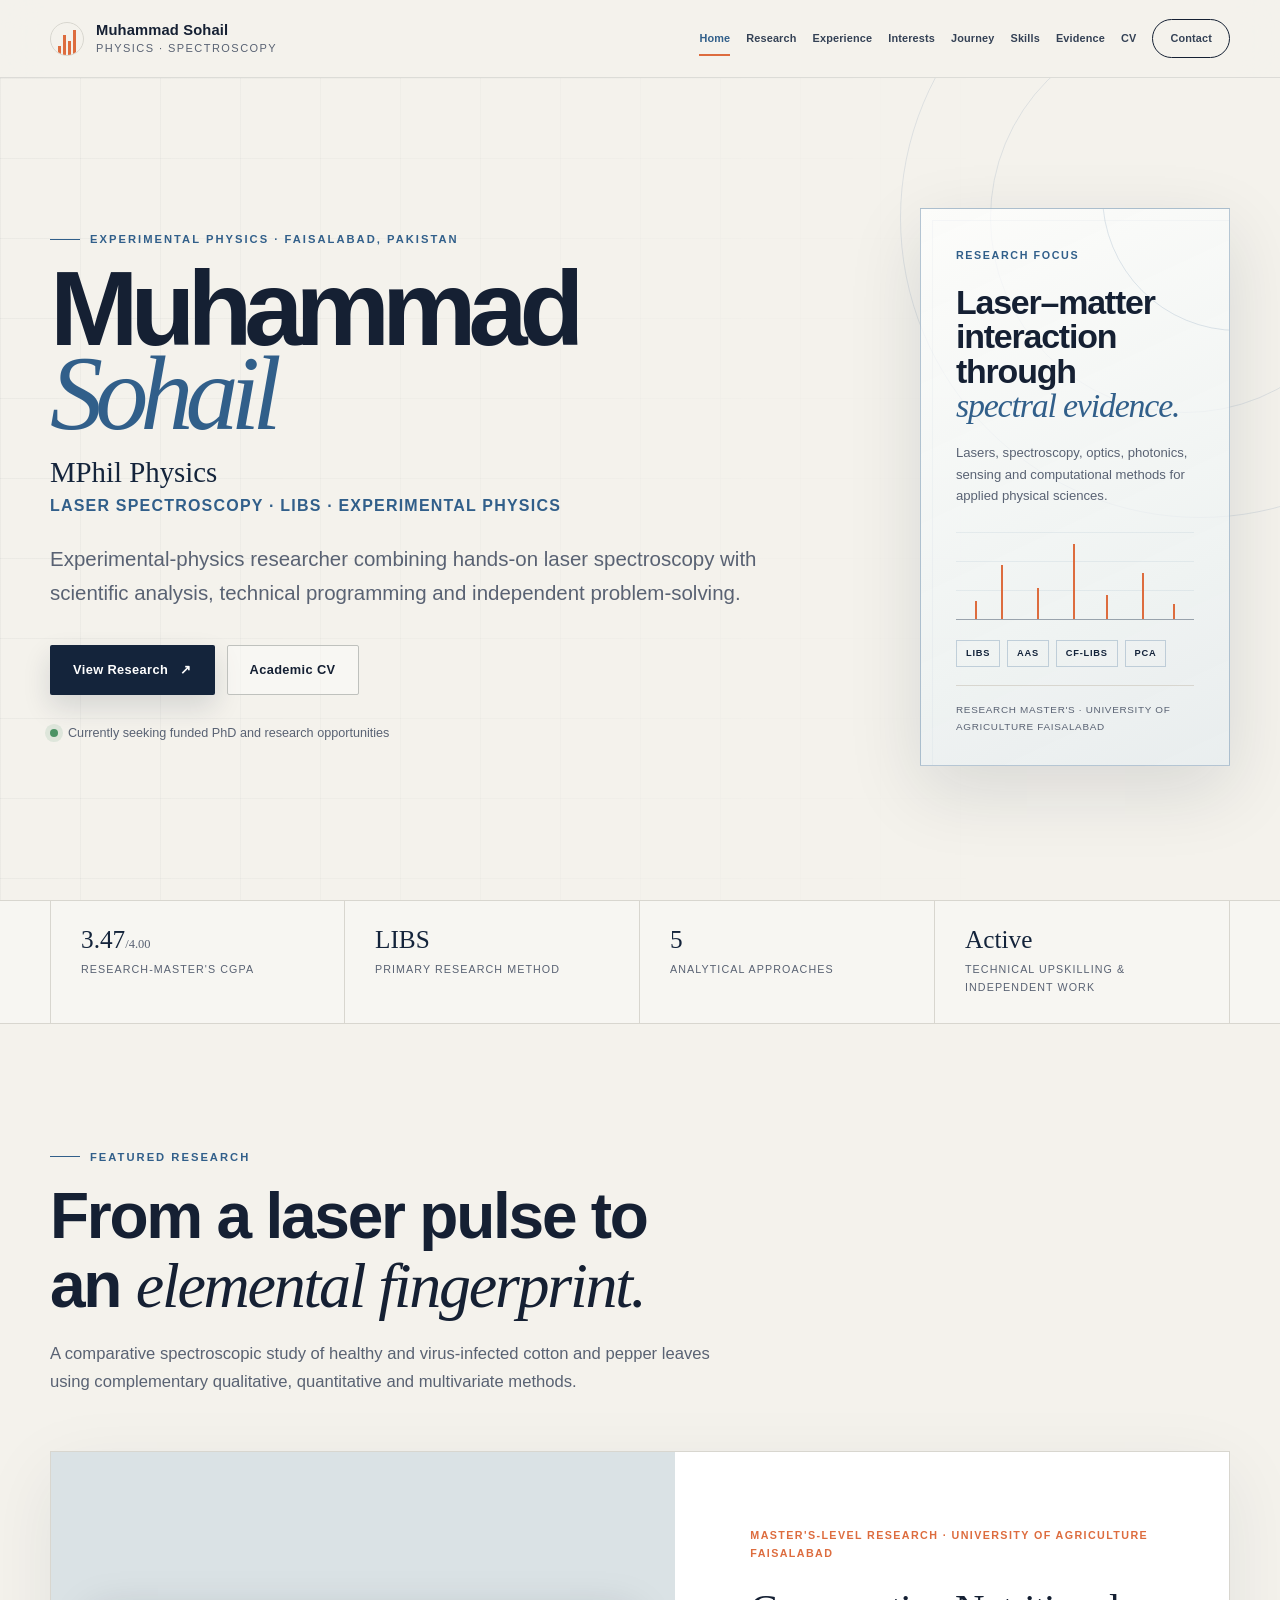
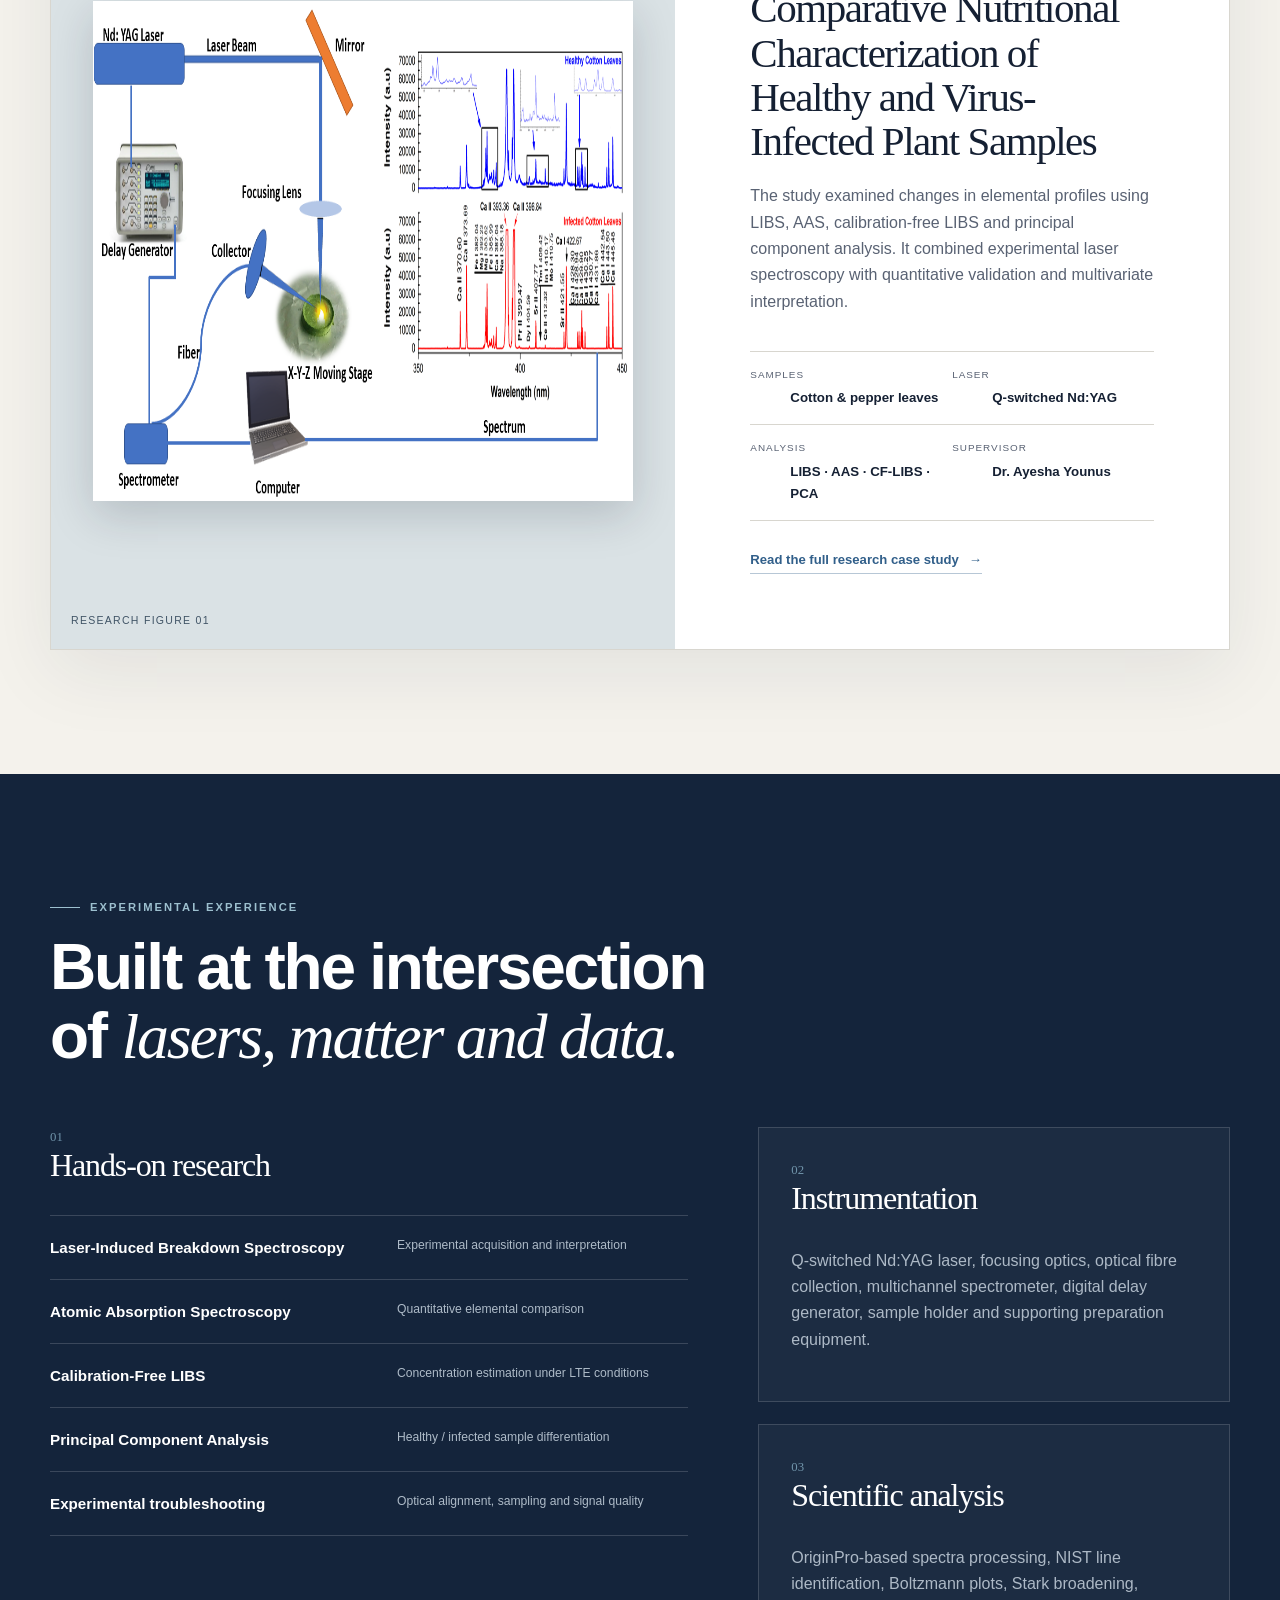
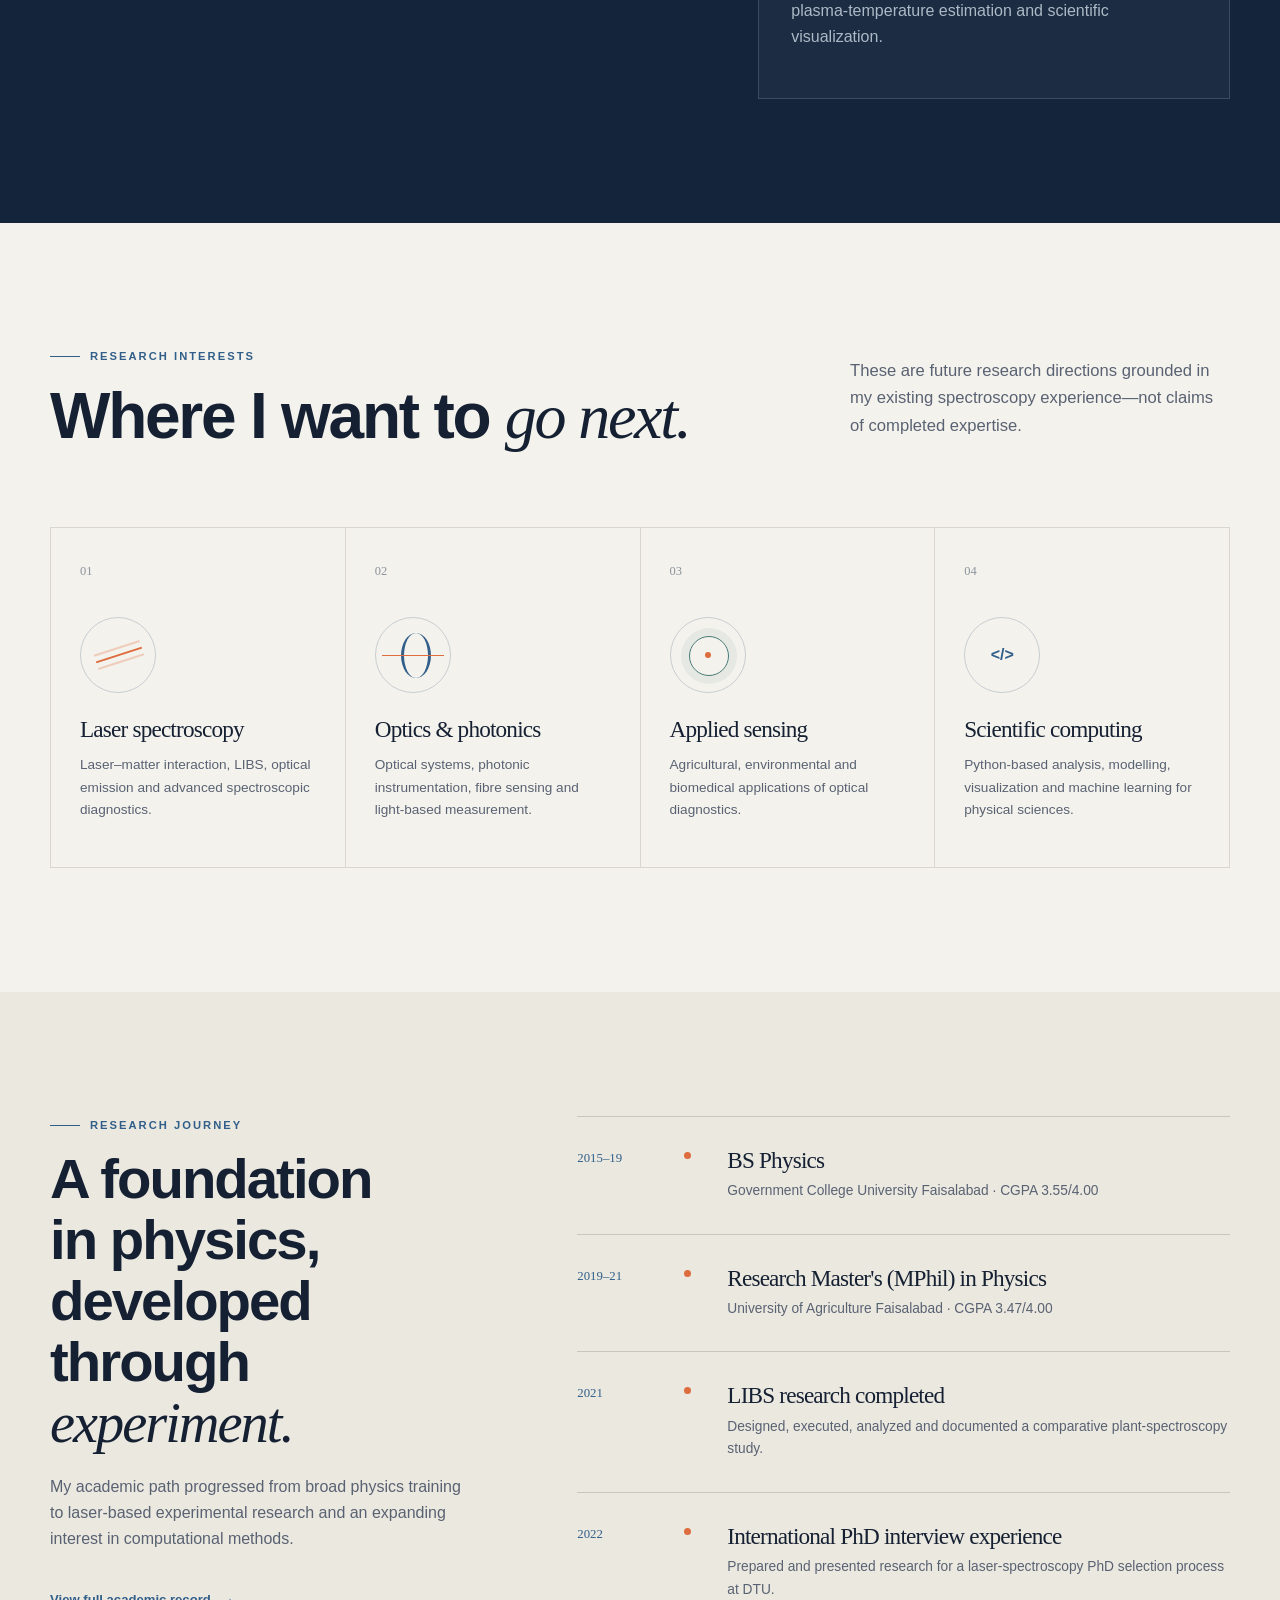
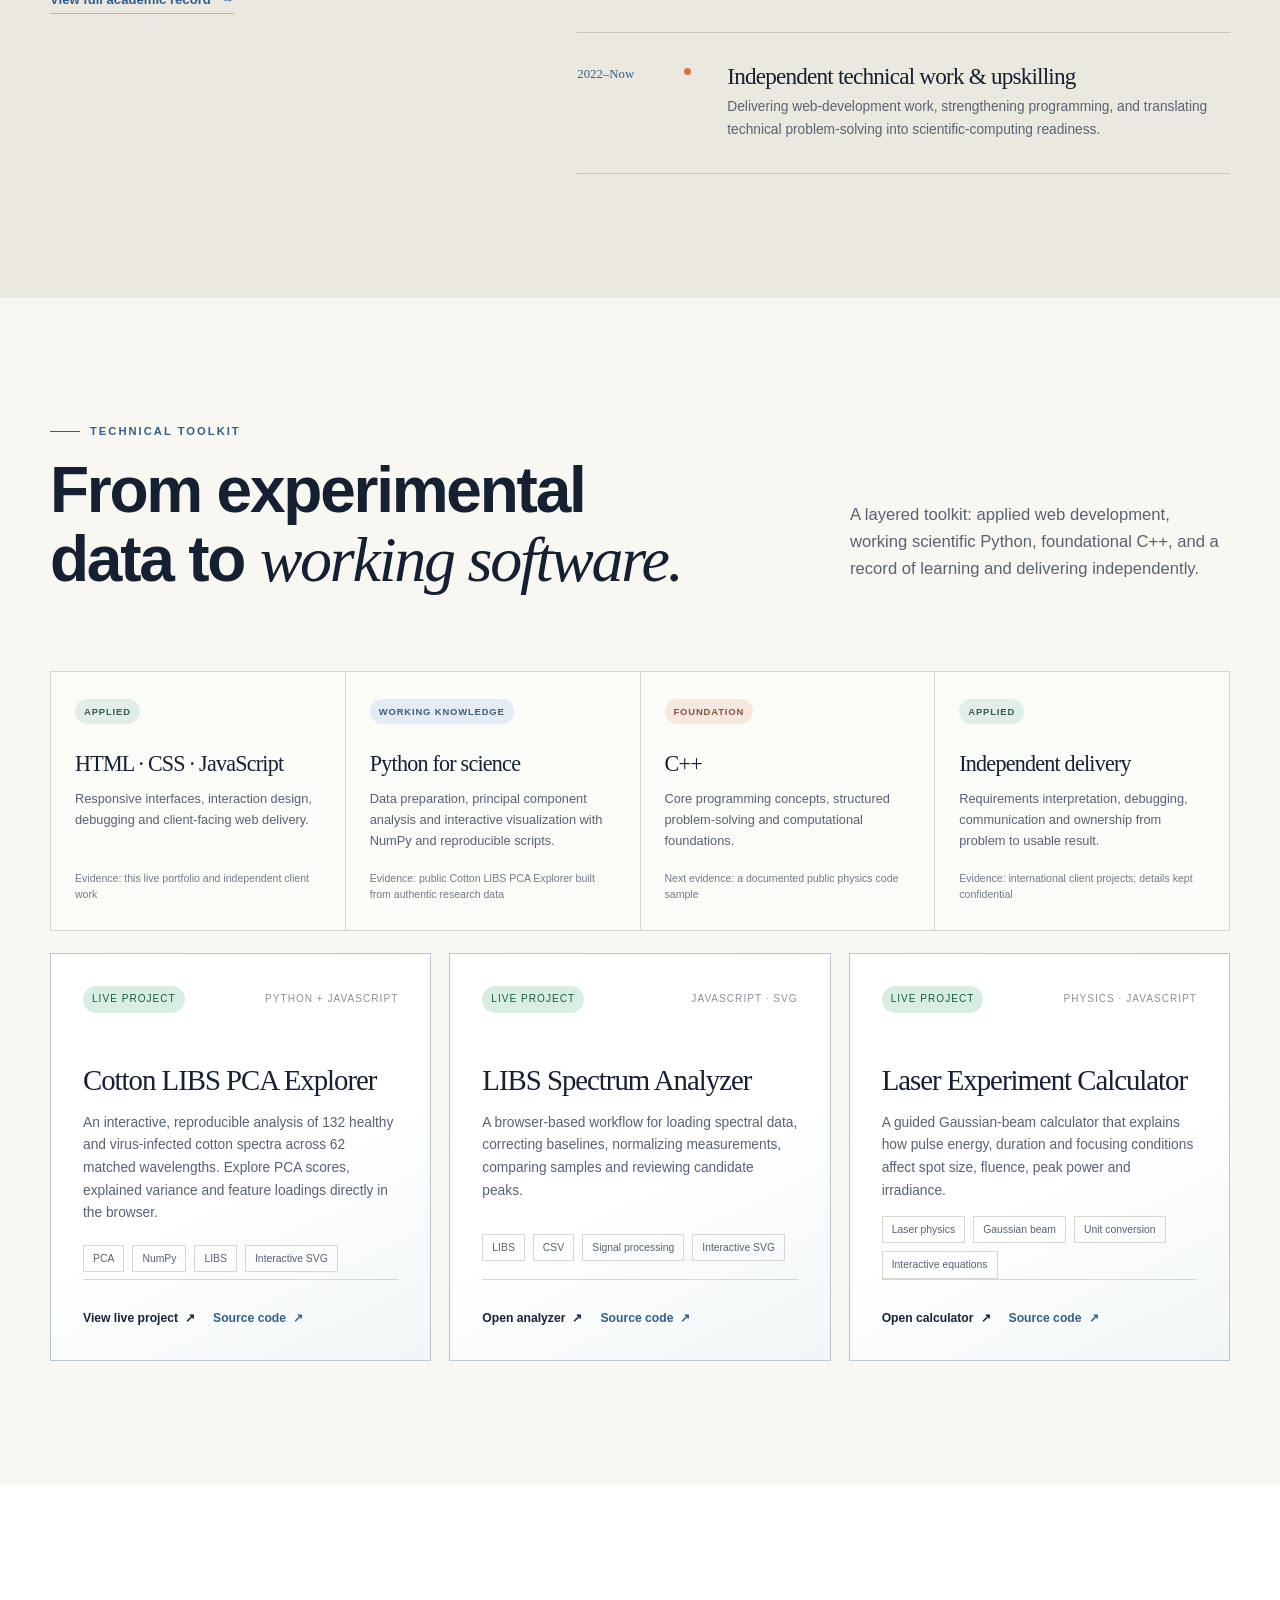
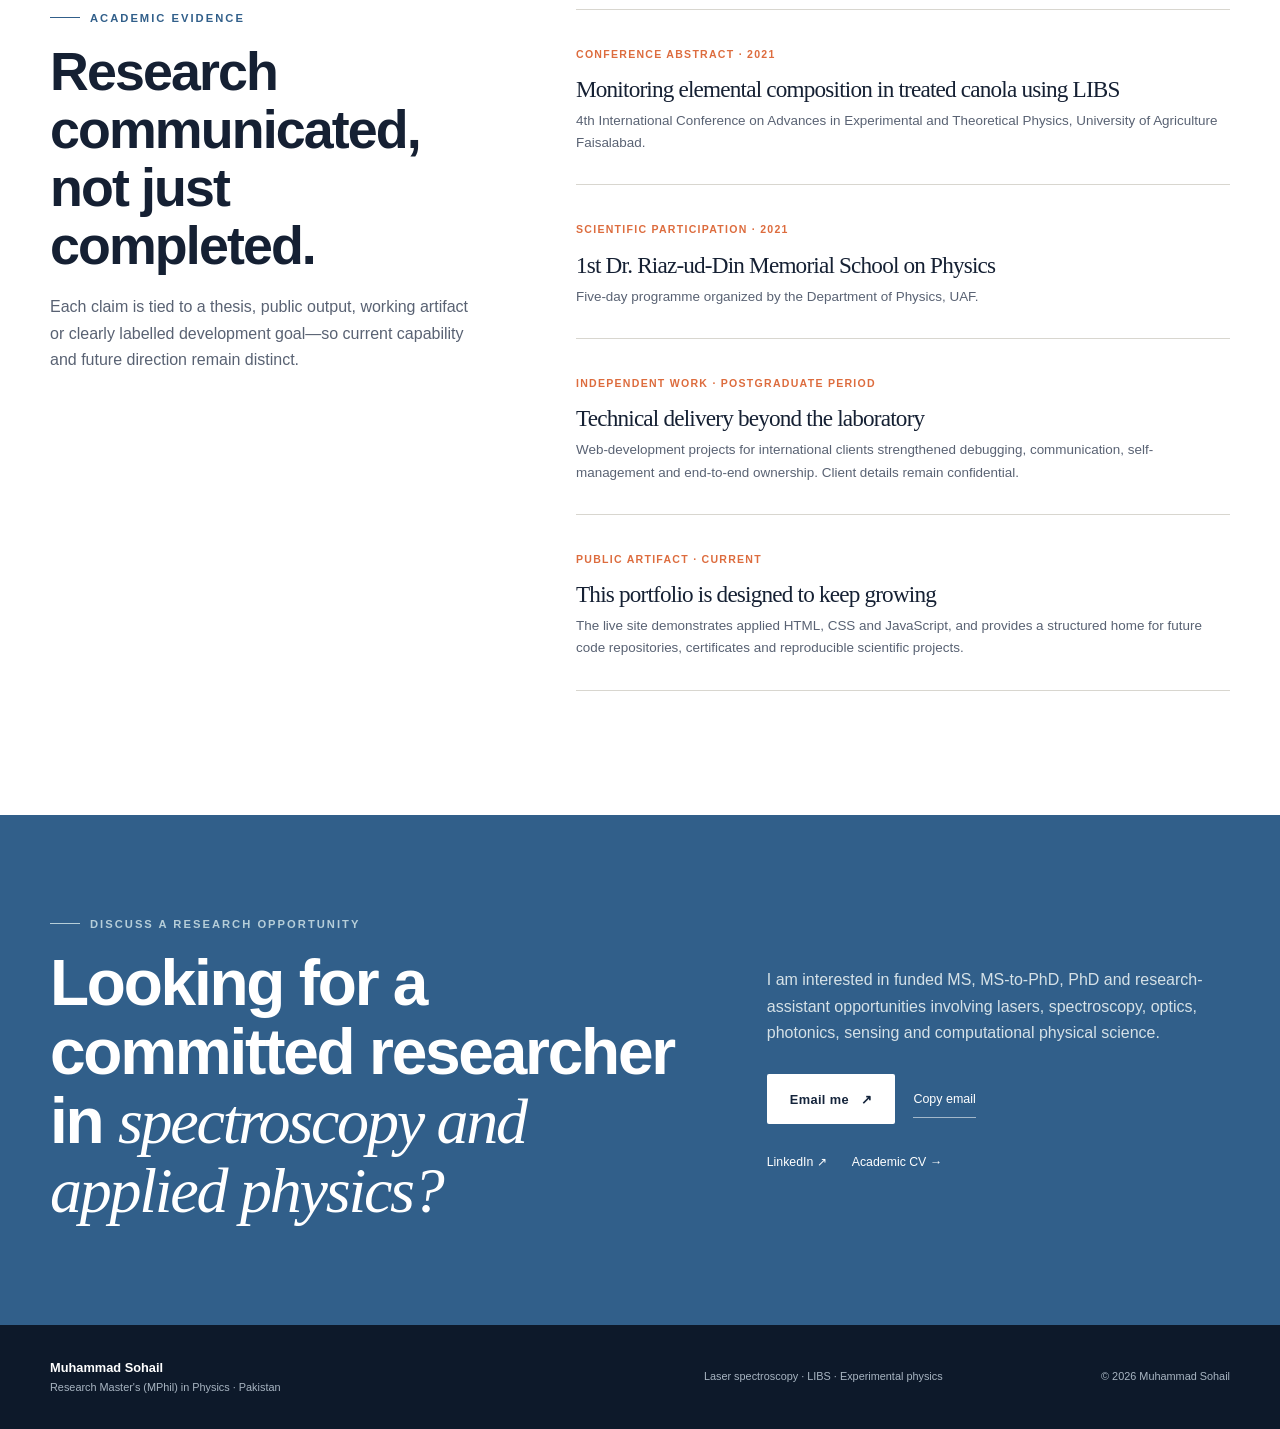
==== commit c2218d29: "Add guided laser experiment calculator" ====
--- a/index.html
+++ b/index.html
@@ -216,11 +216,15 @@
               <a class="project-link" href="https://github.com/sohail151127/Muhammad-Sohail" target="_blank" rel="noopener noreferrer">Source code <span aria-hidden="true">↗</span></a>
             </div>
           </article>
-          <article class="project-card reveal">
-            <div class="project-top"><span class="status status-future">Future direction</span><span>ML</span></div>
-            <h3>Multivariate Classification</h3>
-            <p>Exploring PCA and carefully validated machine-learning methods for classifying spectroscopic plant samples.</p>
-            <ul class="tag-list"><li>PCA</li><li>Feature analysis</li><li>Model evaluation</li></ul>
+          <article class="project-card project-card-featured reveal">
+            <div class="project-top"><span class="status status-live">Live project</span><span>Physics · JavaScript</span></div>
+            <h3>Laser Experiment Calculator</h3>
+            <p>A guided Gaussian-beam calculator that explains how pulse energy, duration and focusing conditions affect spot size, fluence, peak power and irradiance.</p>
+            <ul class="tag-list"><li>Laser physics</li><li>Gaussian beam</li><li>Unit conversion</li><li>Interactive equations</li></ul>
+            <div class="project-actions">
+              <a class="project-link project-link-primary" href="laser-experiment-calculator.html">Open calculator <span aria-hidden="true">↗</span></a>
+              <a class="project-link" href="https://github.com/sohail151127/Muhammad-Sohail" target="_blank" rel="noopener noreferrer">Source code <span aria-hidden="true">↗</span></a>
+            </div>
           </article>
         </div>
       </div>
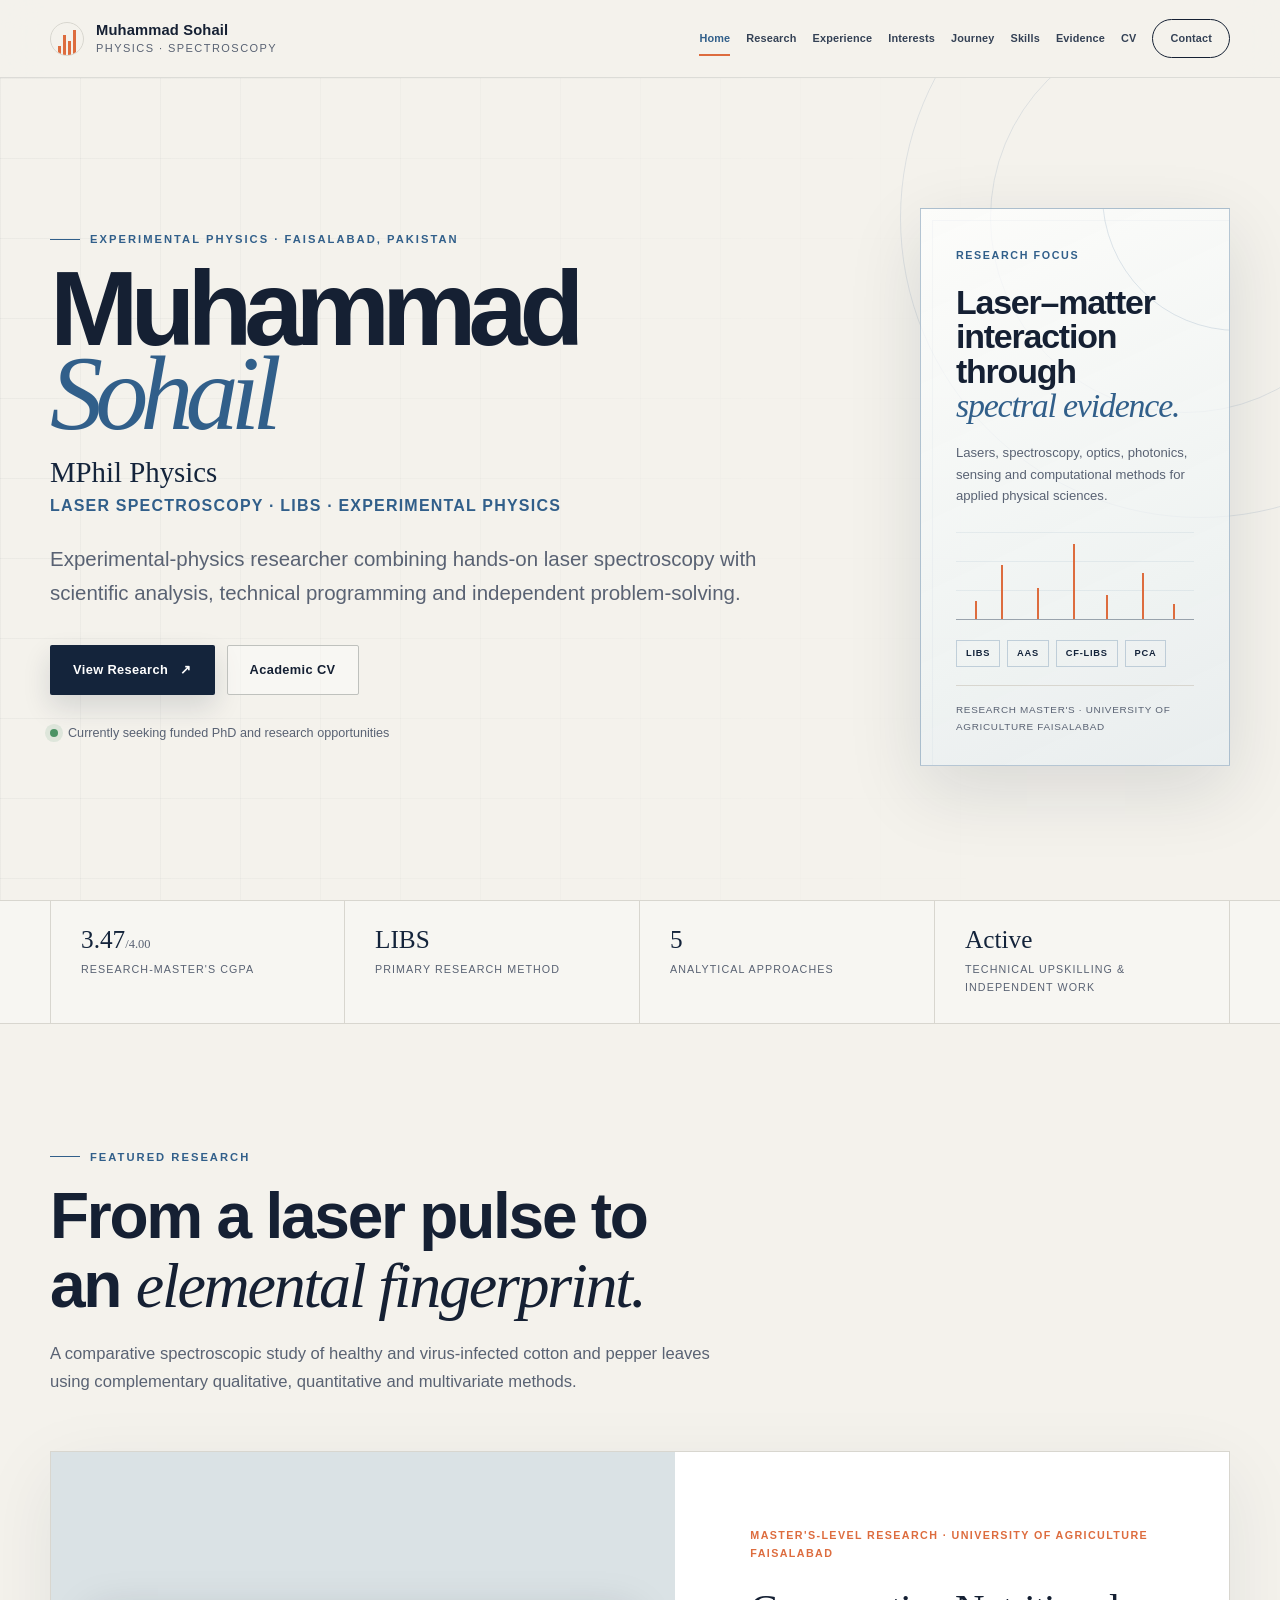
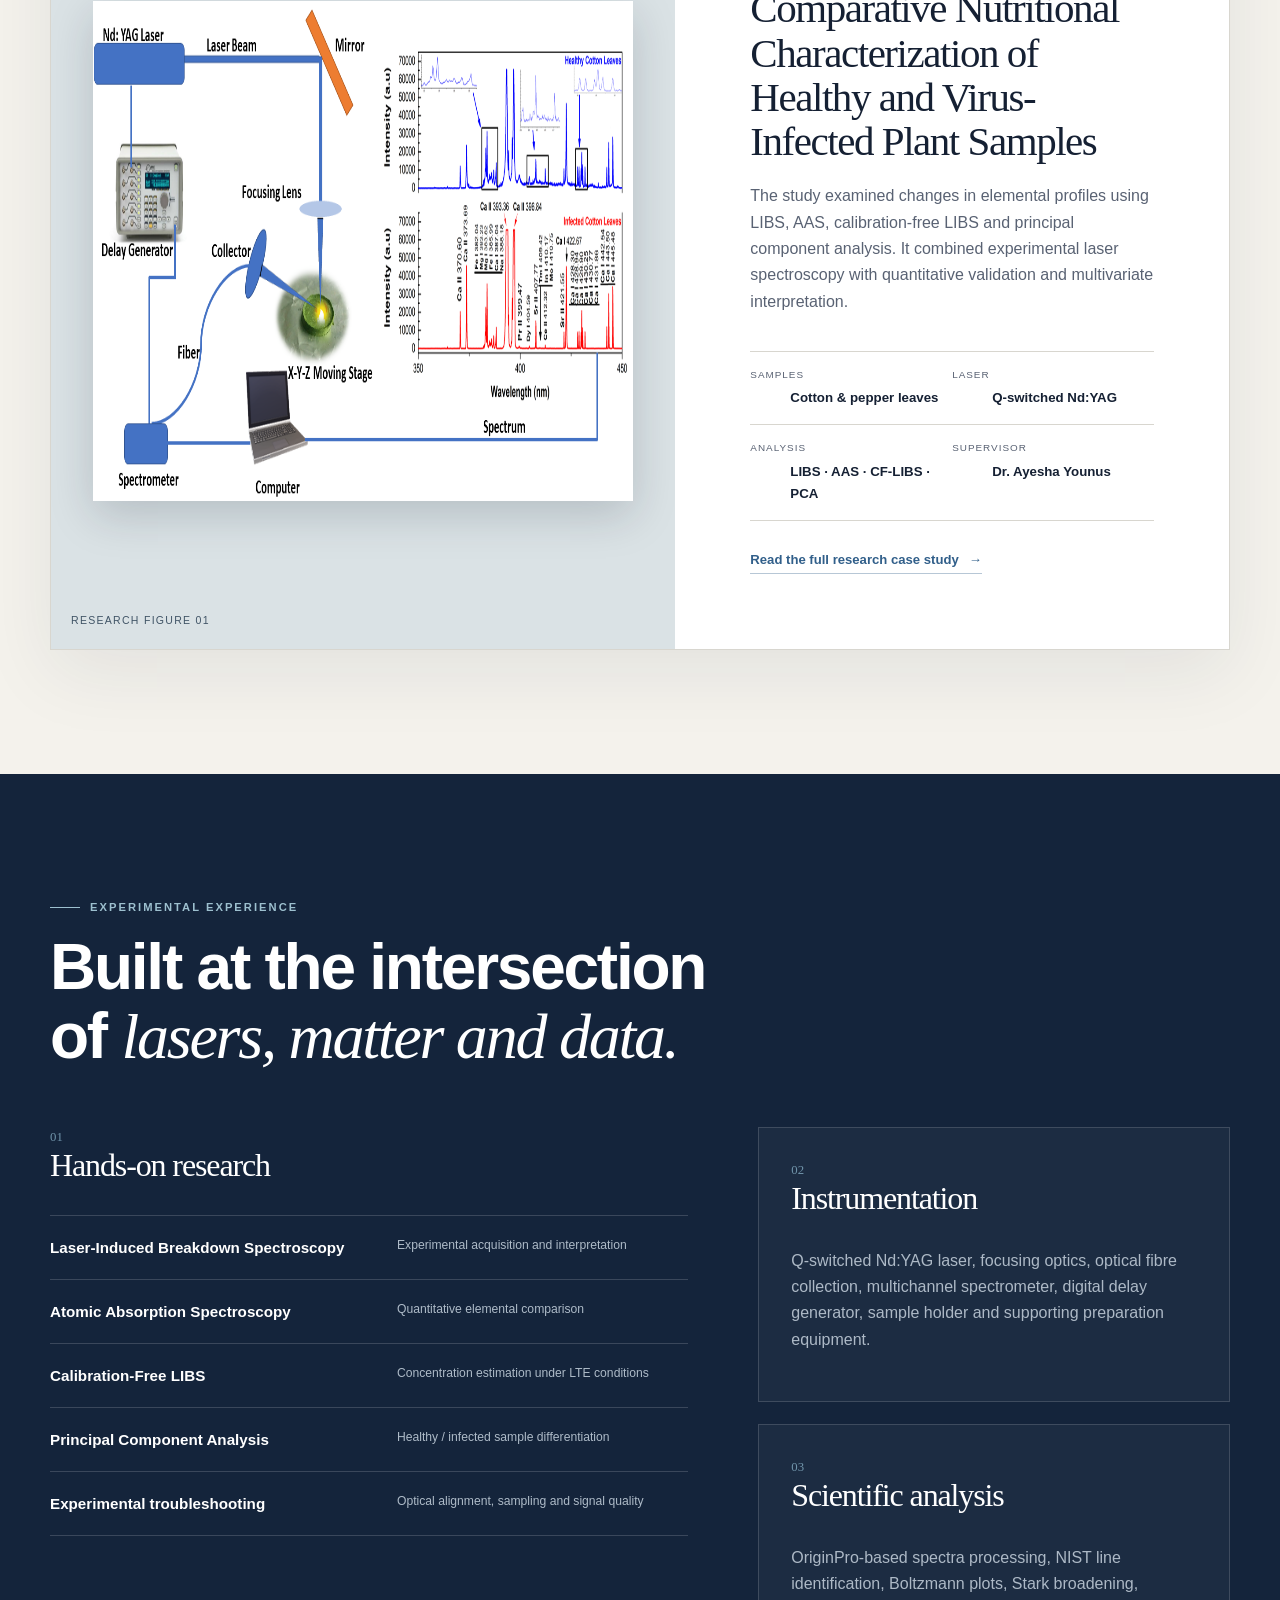
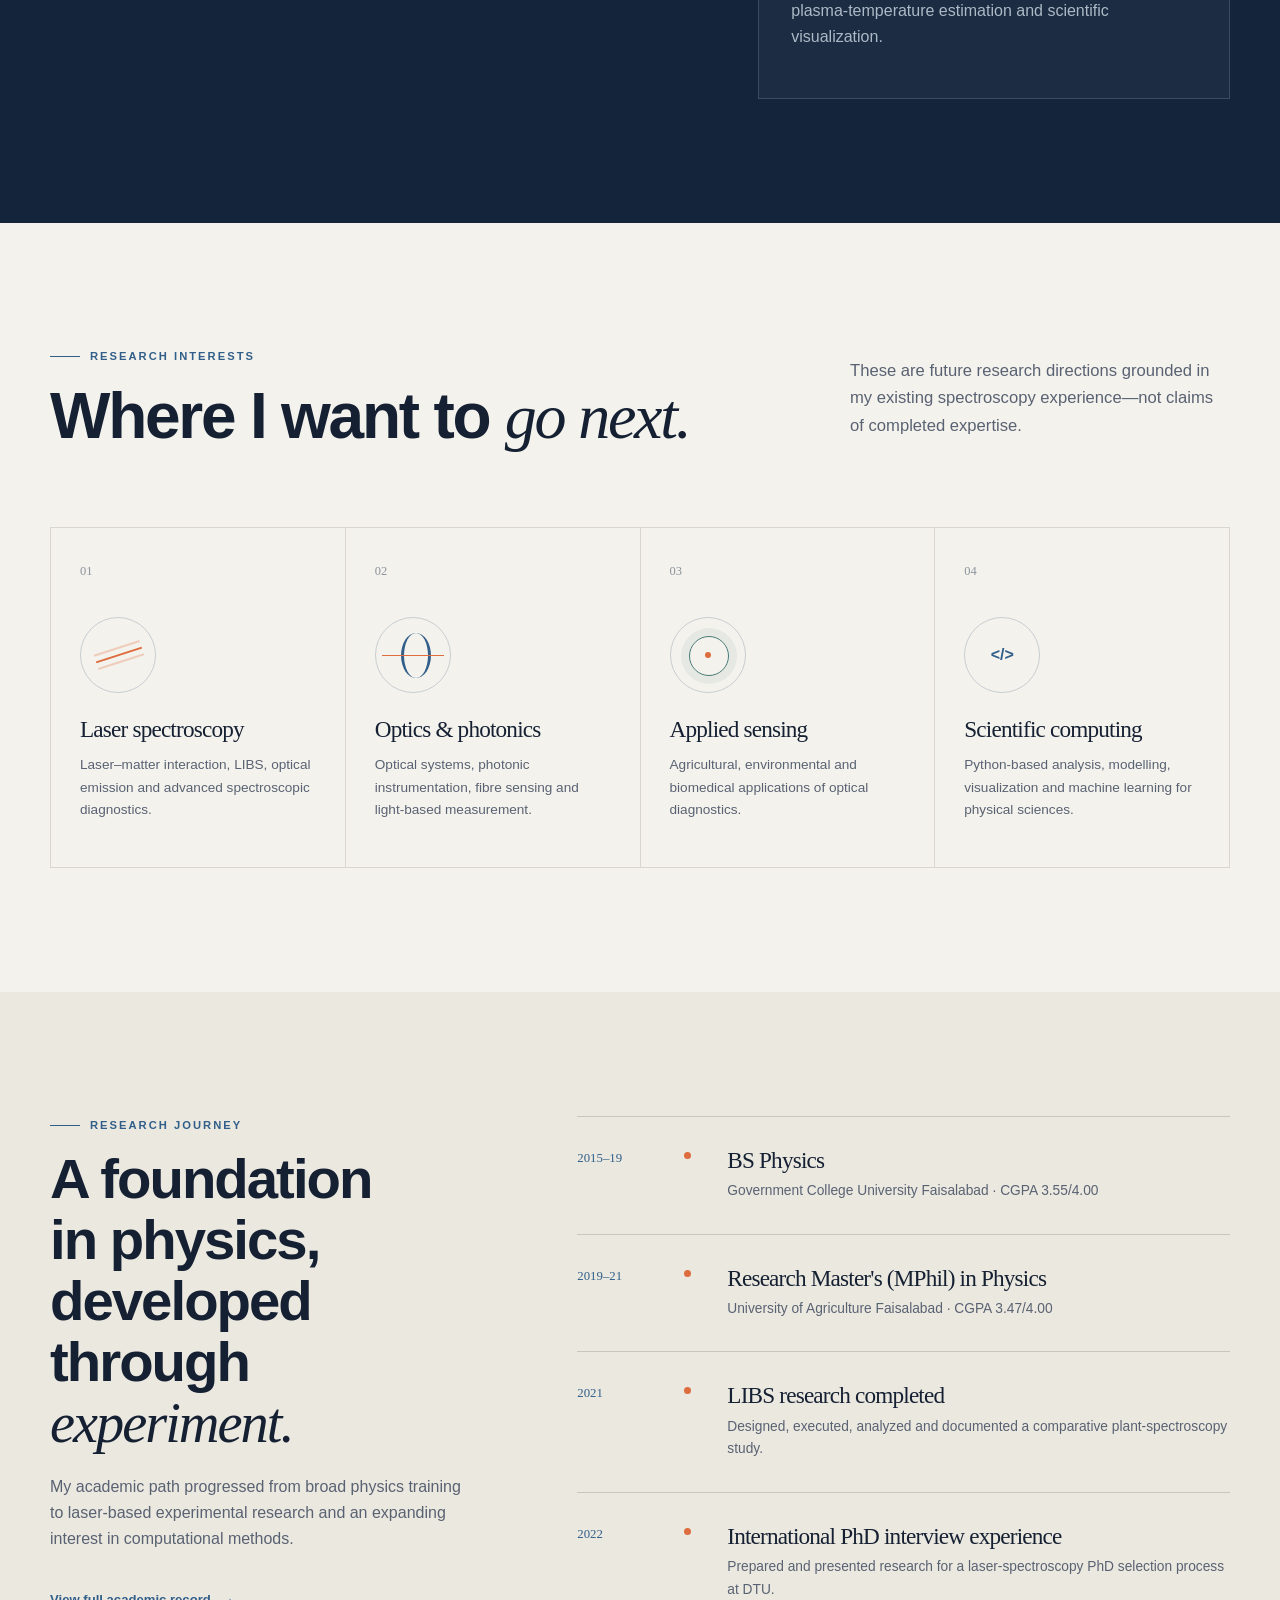
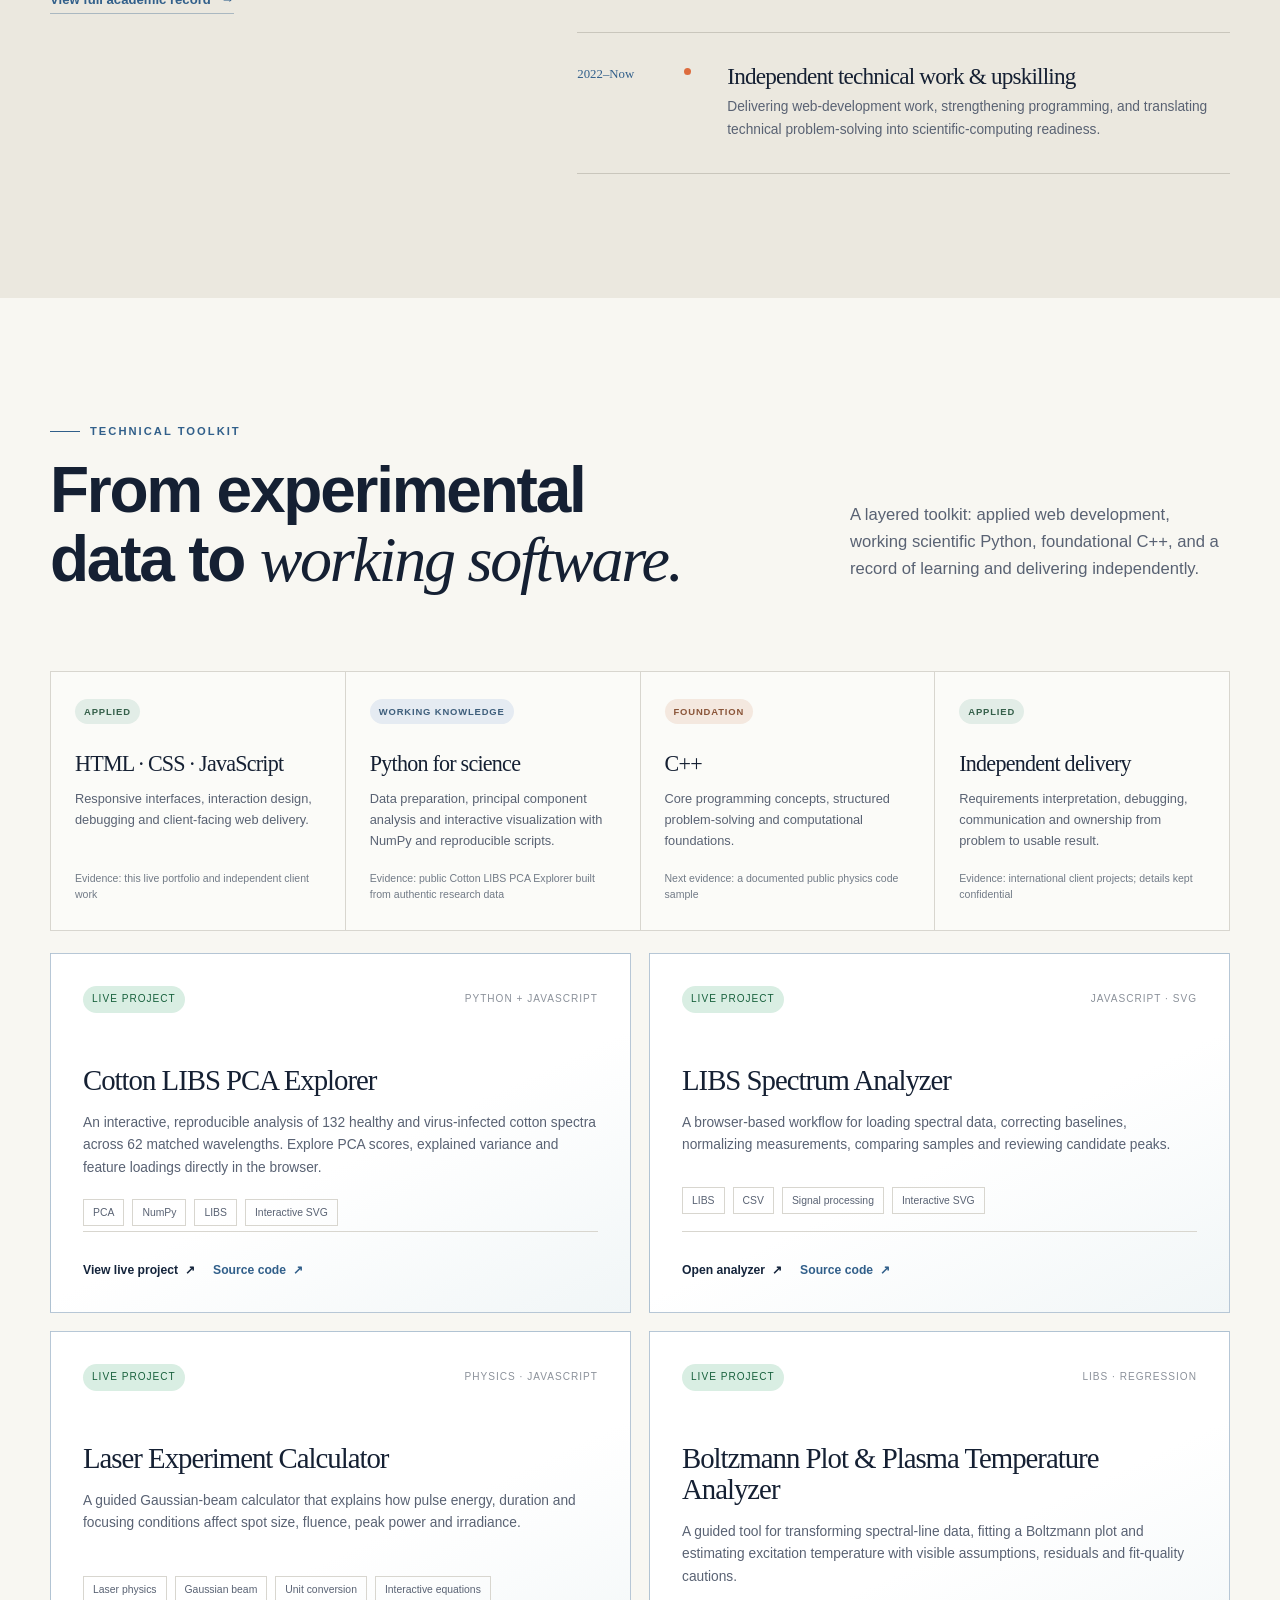
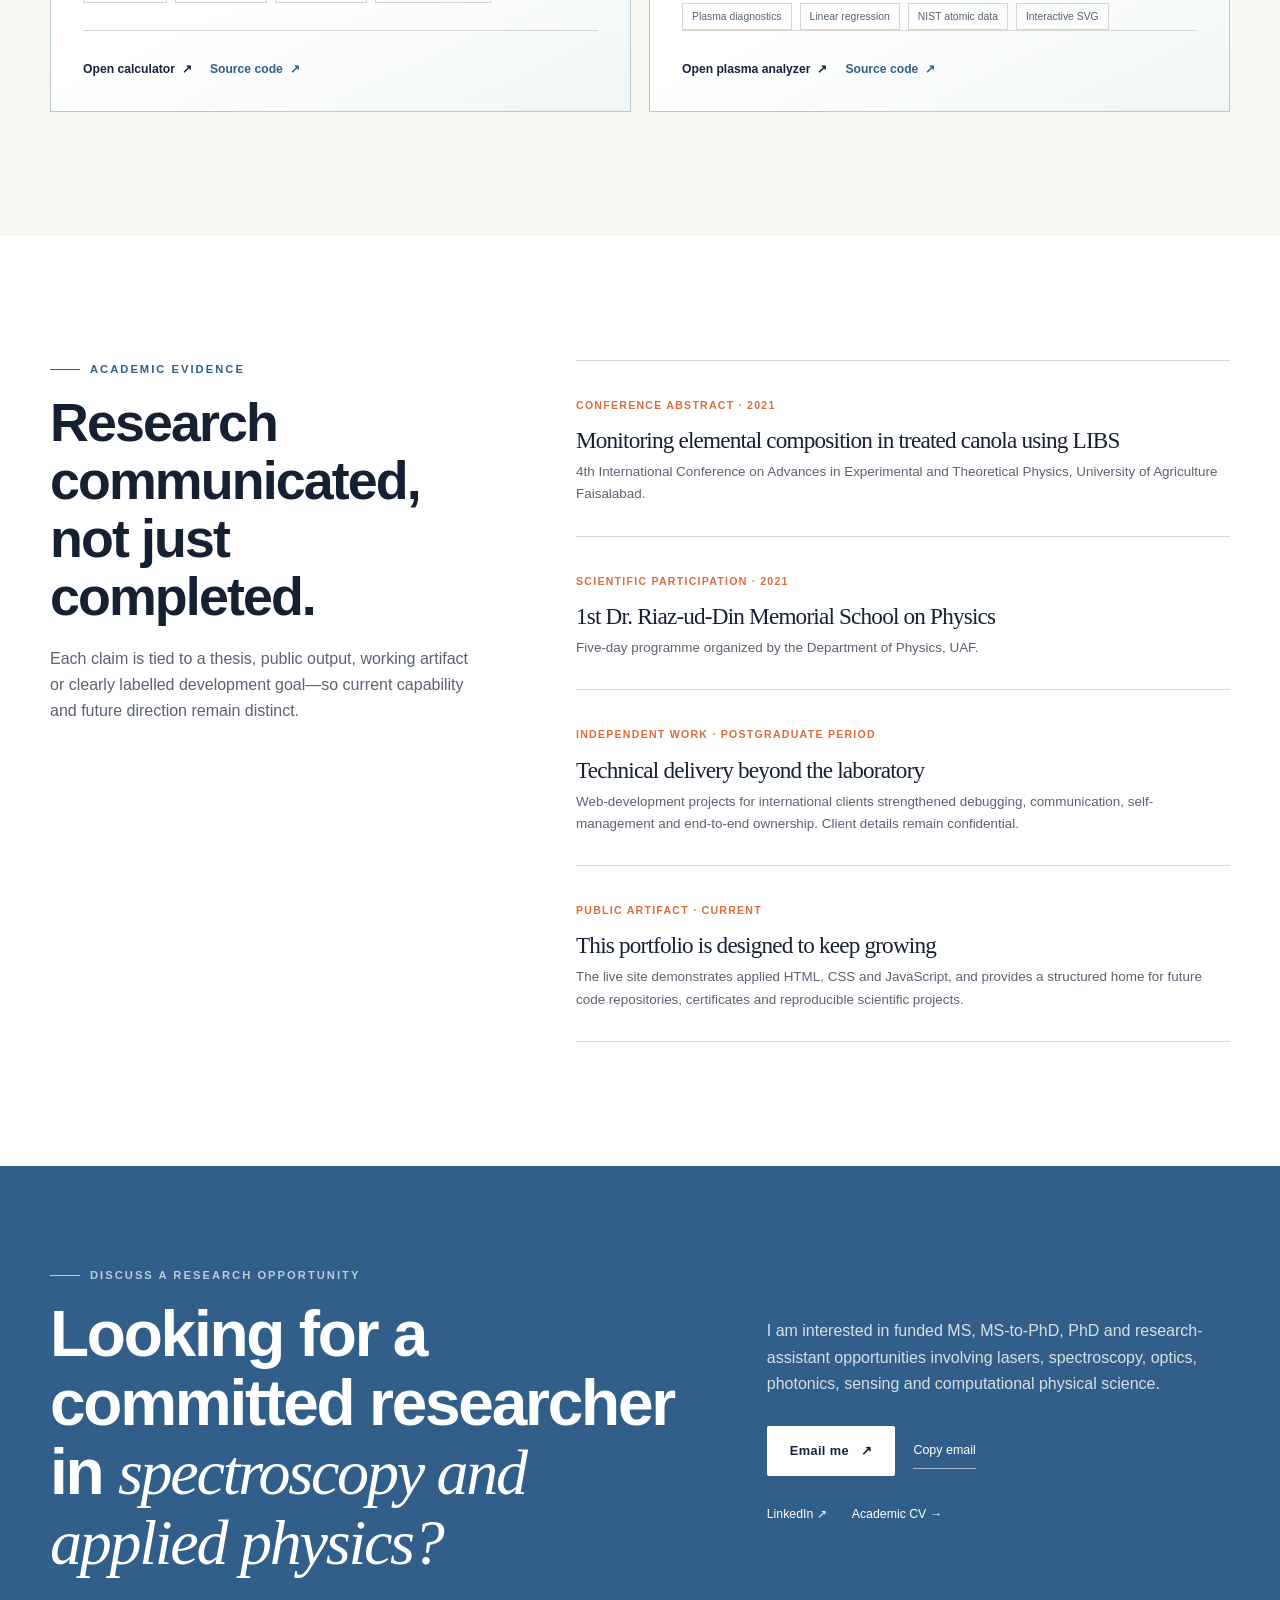
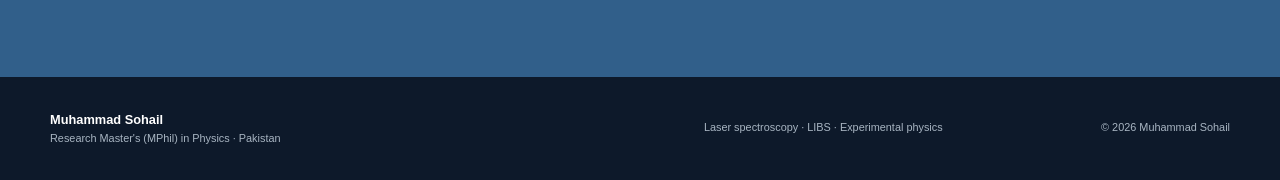
==== commit 7d9b7849: "Add guided Boltzmann plasma analyzer" ====
--- a/index.html
+++ b/index.html
@@ -226,6 +226,16 @@
               <a class="project-link" href="https://github.com/sohail151127/Muhammad-Sohail" target="_blank" rel="noopener noreferrer">Source code <span aria-hidden="true">↗</span></a>
             </div>
           </article>
+          <article class="project-card project-card-featured reveal">
+            <div class="project-top"><span class="status status-live">Live project</span><span>LIBS · Regression</span></div>
+            <h3>Boltzmann Plot & Plasma Temperature Analyzer</h3>
+            <p>A guided tool for transforming spectral-line data, fitting a Boltzmann plot and estimating excitation temperature with visible assumptions, residuals and fit-quality cautions.</p>
+            <ul class="tag-list"><li>Plasma diagnostics</li><li>Linear regression</li><li>NIST atomic data</li><li>Interactive SVG</li></ul>
+            <div class="project-actions">
+              <a class="project-link project-link-primary" href="boltzmann-plasma-analyzer.html">Open plasma analyzer <span aria-hidden="true">↗</span></a>
+              <a class="project-link" href="https://github.com/sohail151127/Muhammad-Sohail" target="_blank" rel="noopener noreferrer">Source code <span aria-hidden="true">↗</span></a>
+            </div>
+          </article>
         </div>
       </div>
     </section>
--- a/assets/css/styles.css
+++ b/assets/css/styles.css
@@ -179,7 +179,7 @@
 .toolkit-grid h3 { margin: 28px 0 12px; font-family: var(--serif); font-size: 1.38rem; font-weight: 400; }
 .toolkit-grid p { margin-bottom: 20px; font-size: .8rem; }
 .toolkit-grid small { margin-top: auto; color: #727b87; font-size: .66rem; line-height: 1.5; }
-.project-grid { display: grid; grid-template-columns: repeat(3,1fr); gap: 18px; }
+.project-grid { display: grid; grid-template-columns: repeat(2,1fr); gap: 18px; }
 .project-card { min-height: 360px; display: flex; flex-direction: column; padding: 32px; border: 1px solid var(--line); background: white; transition: transform .3s ease, box-shadow .3s ease, border-color .3s ease; }
 .project-card:hover { transform: translateY(-6px); border-color: #bec8ce; box-shadow: 0 20px 55px rgba(20,36,59,.1); }
 .project-top { display: flex; justify-content: space-between; align-items: center; gap: 16px; color: #8b919a; font-size: .63rem; text-transform: uppercase; letter-spacing: .1em; }
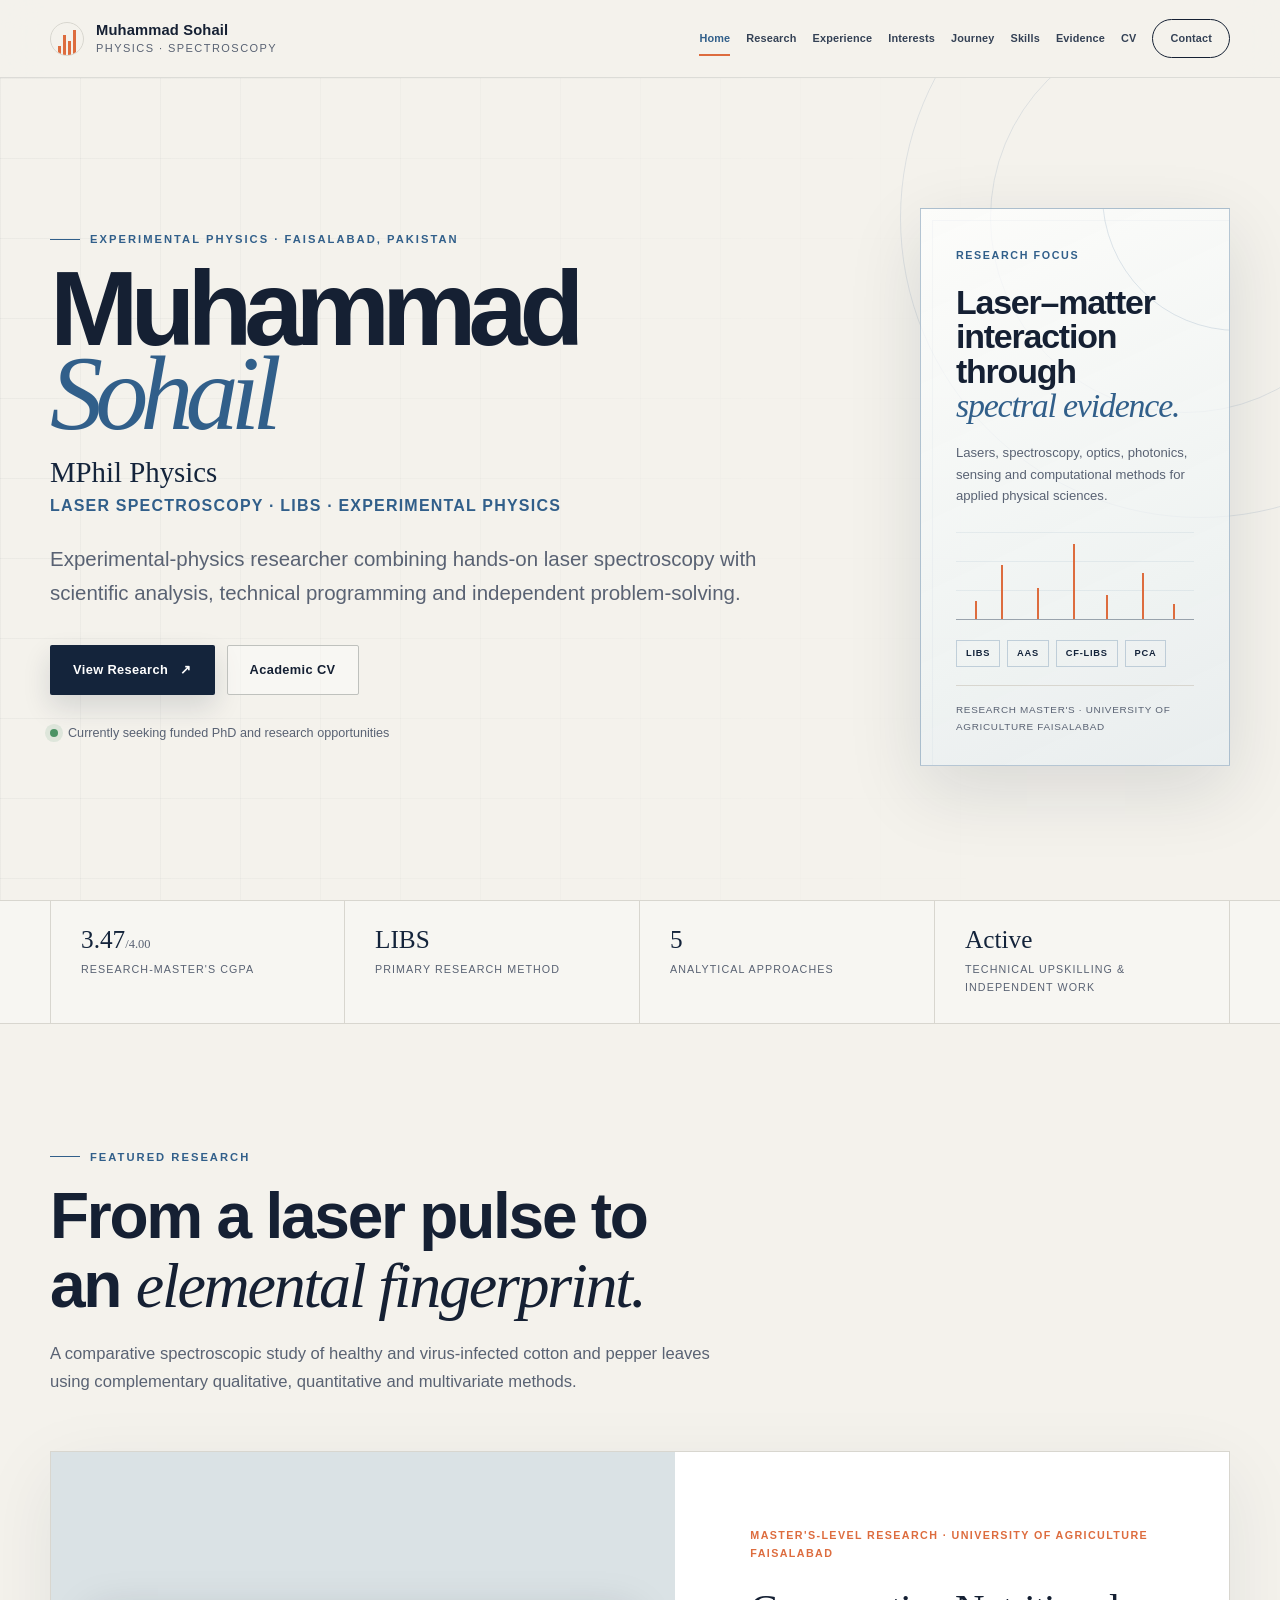
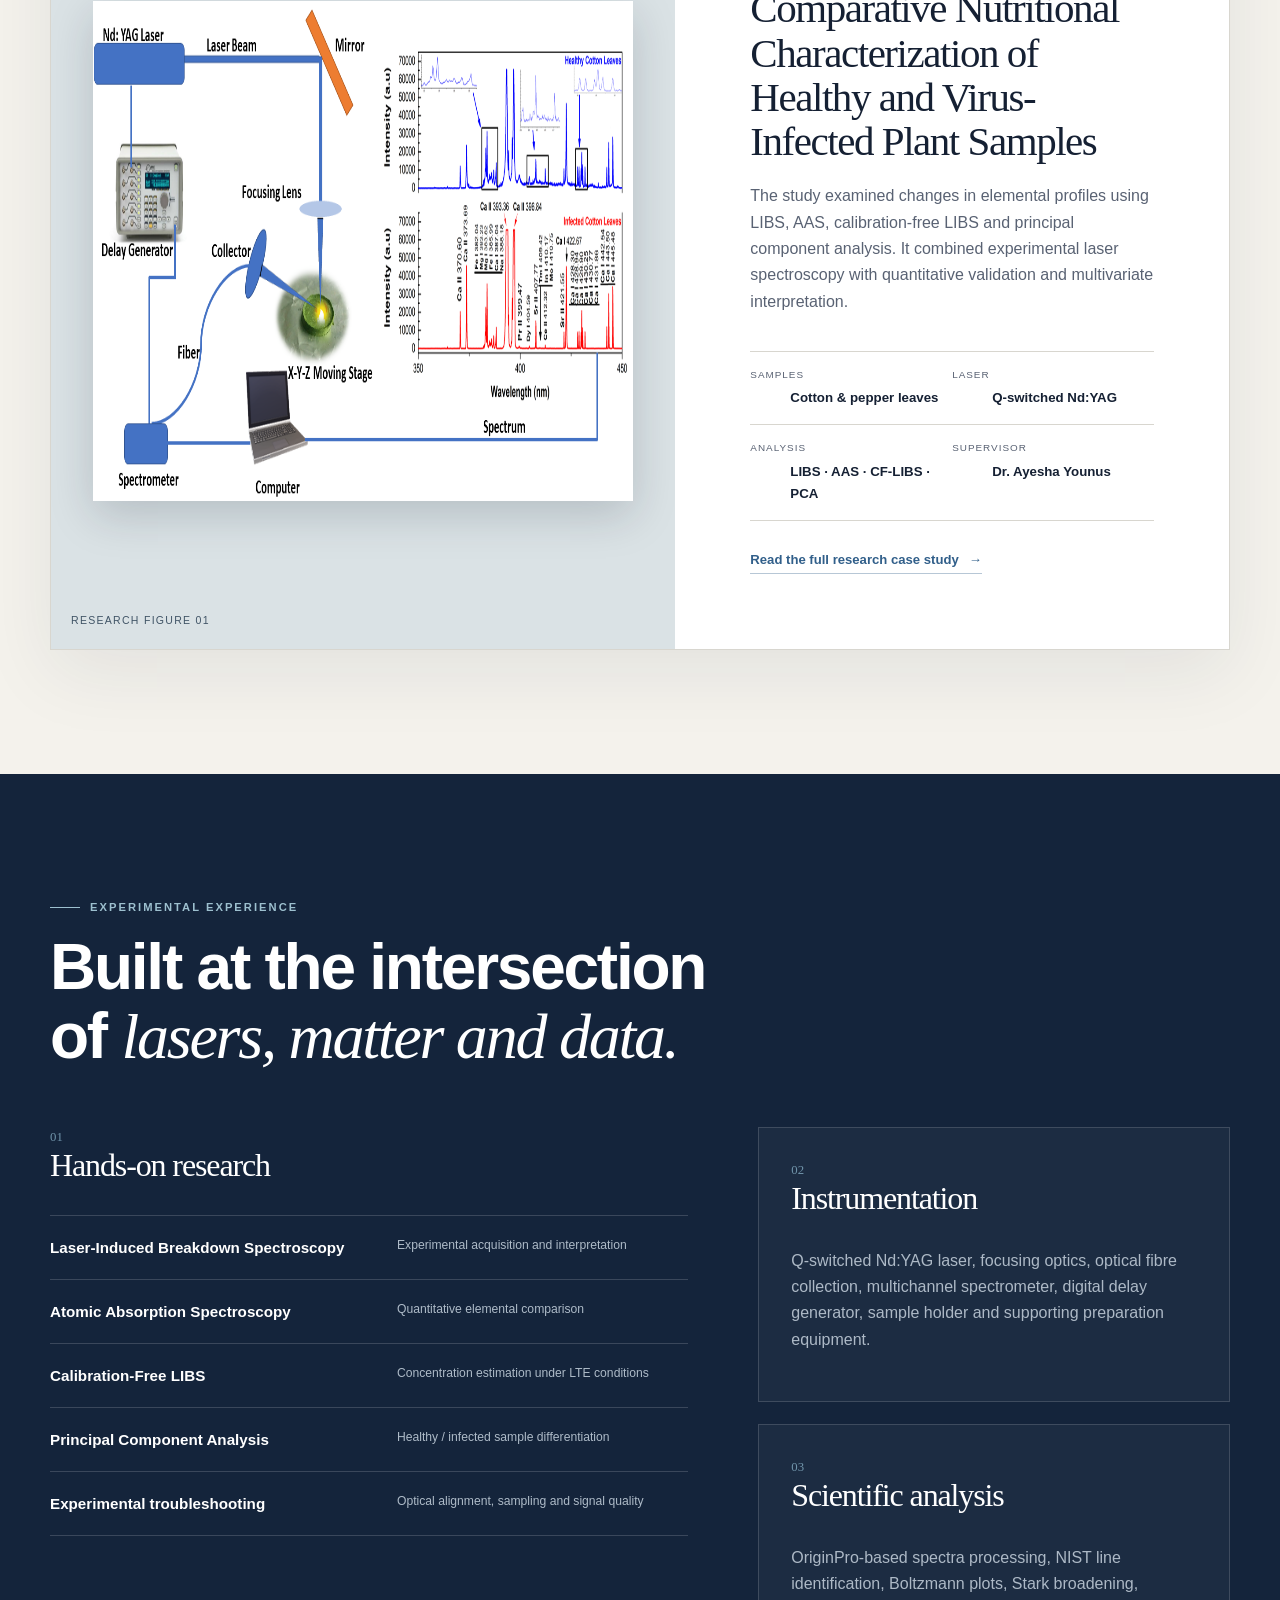
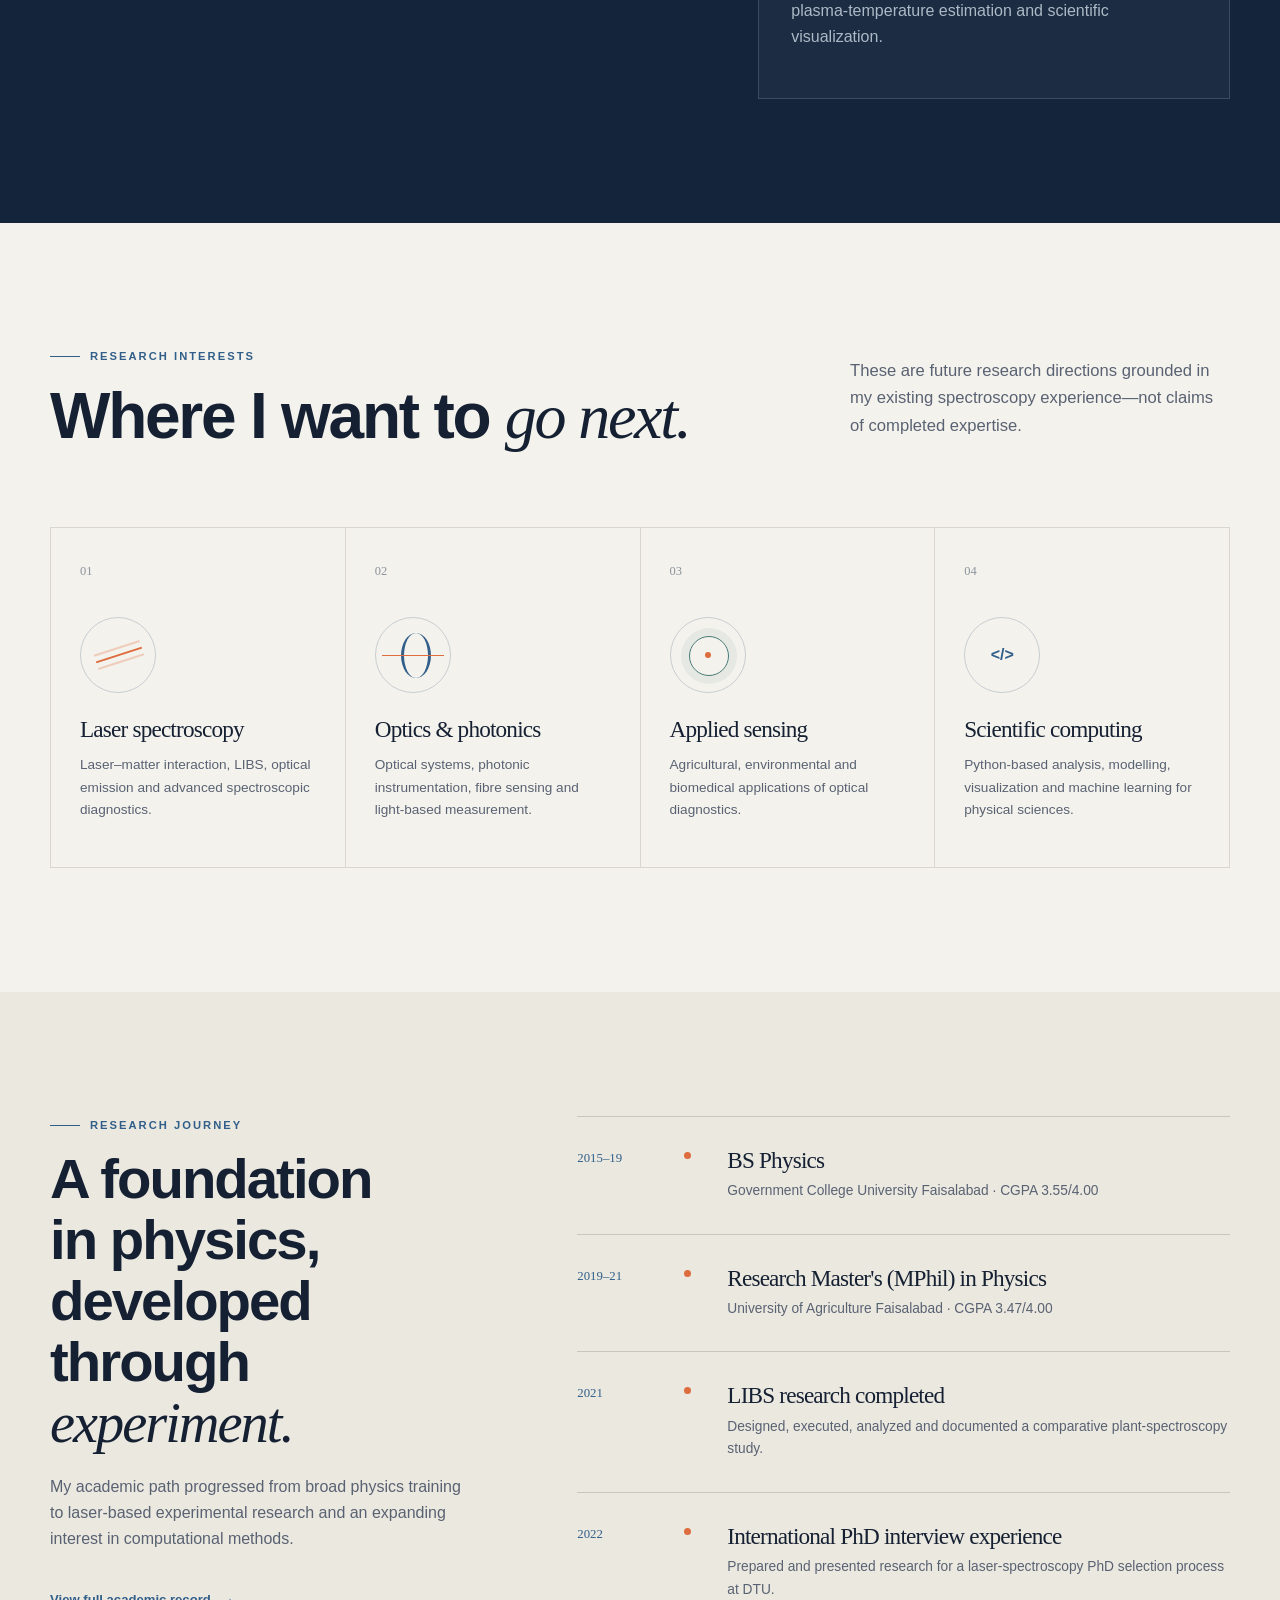
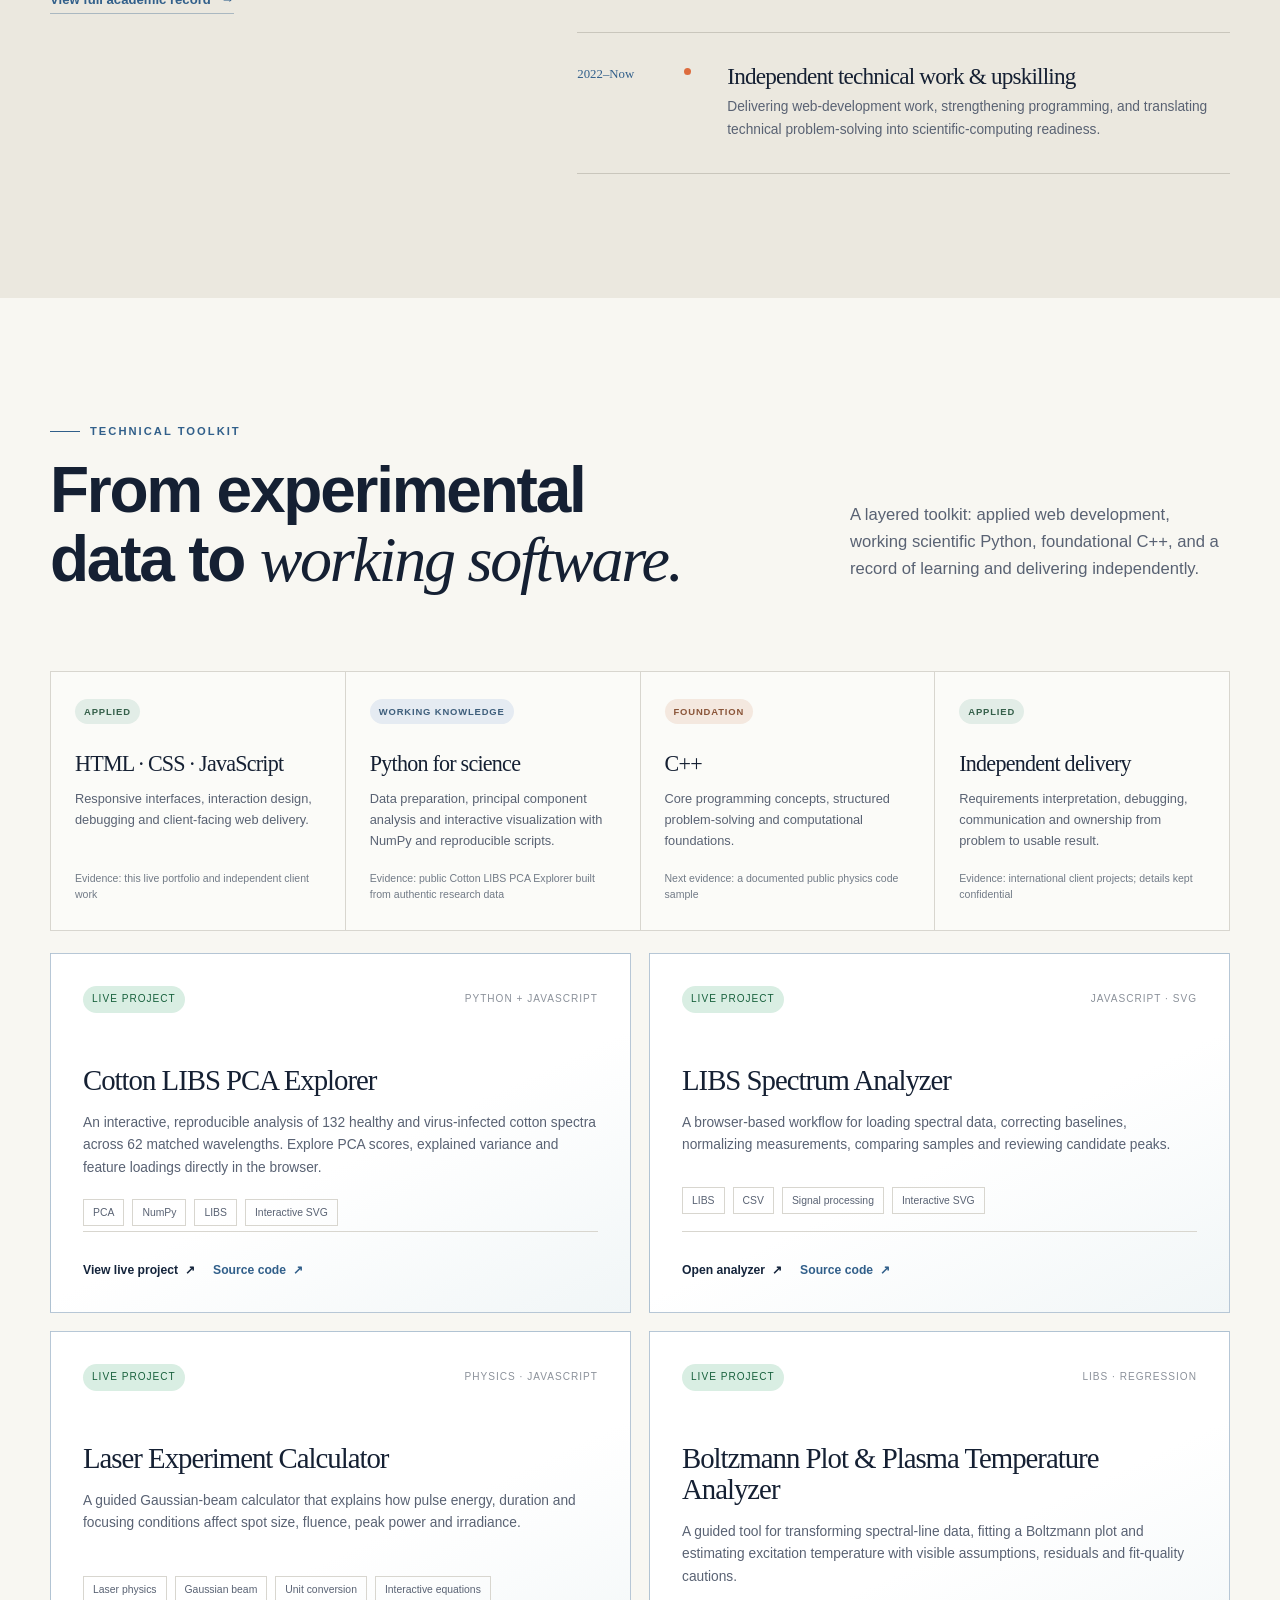
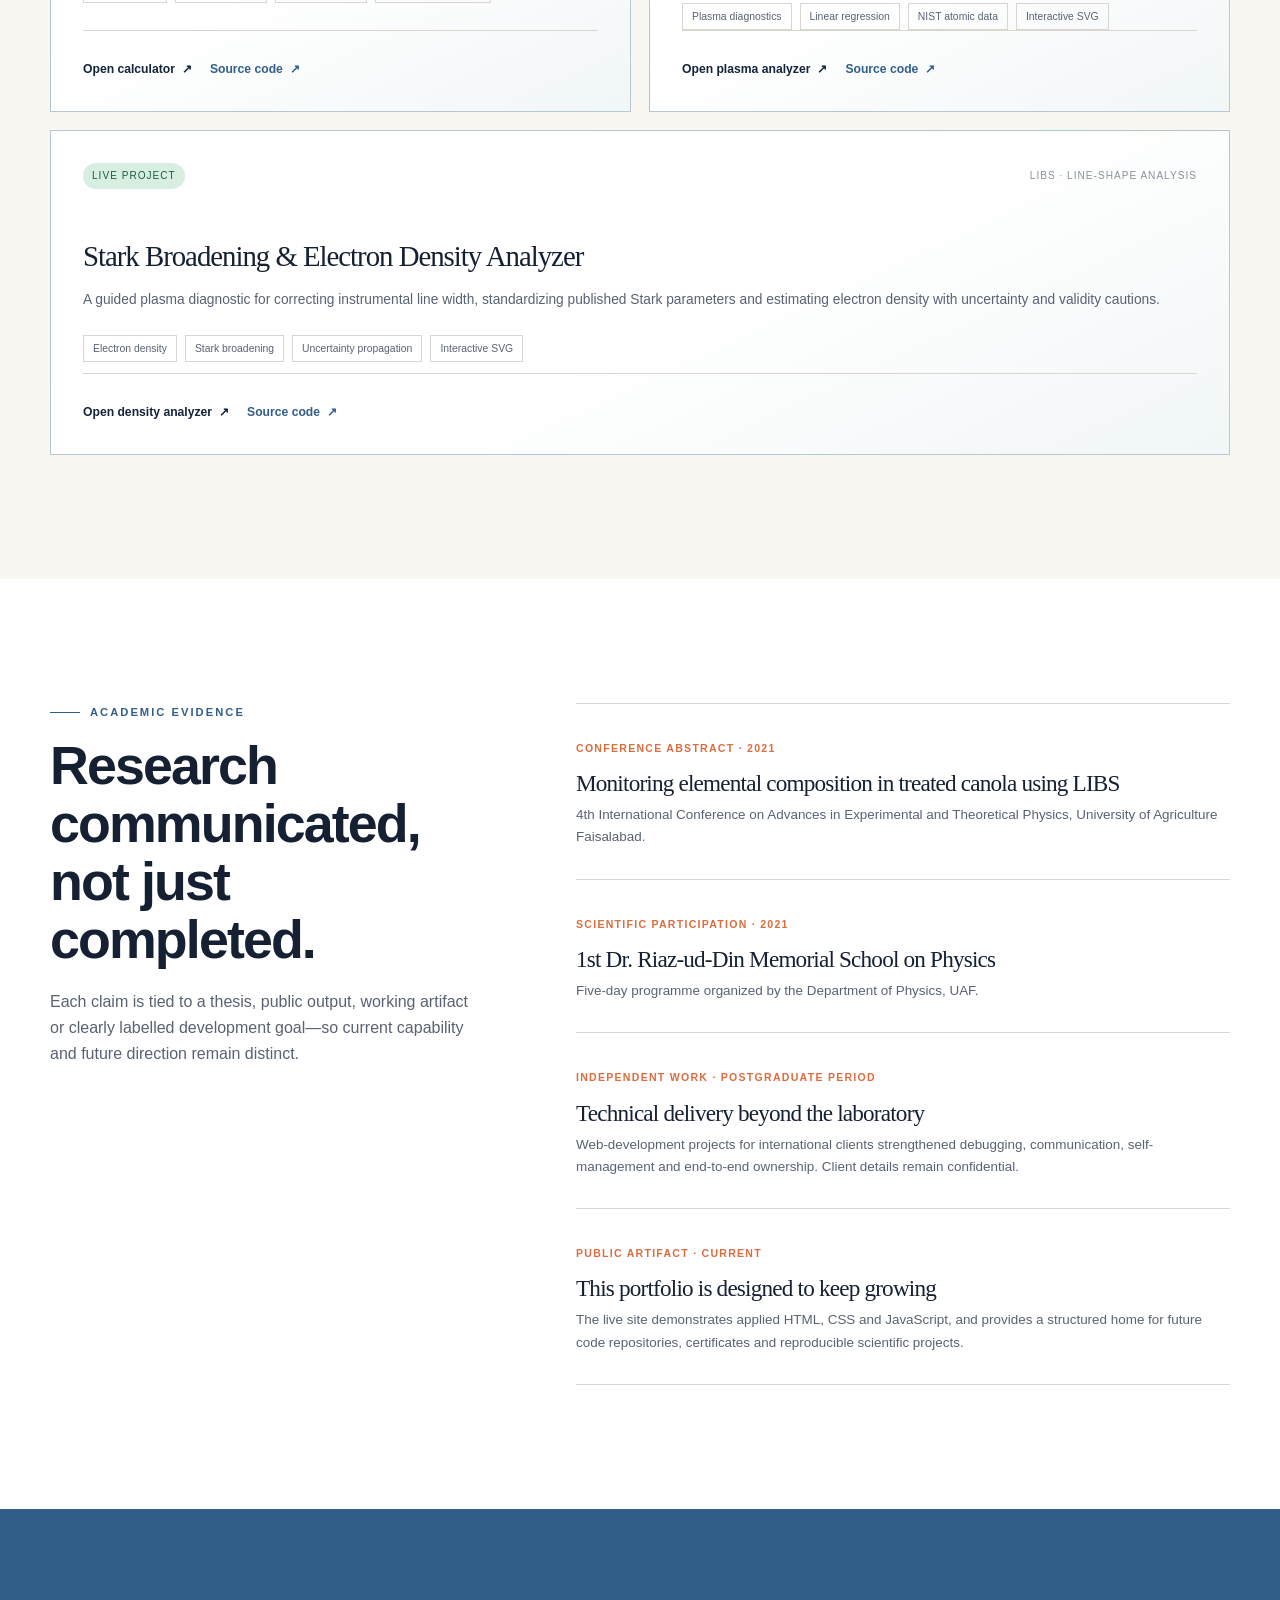
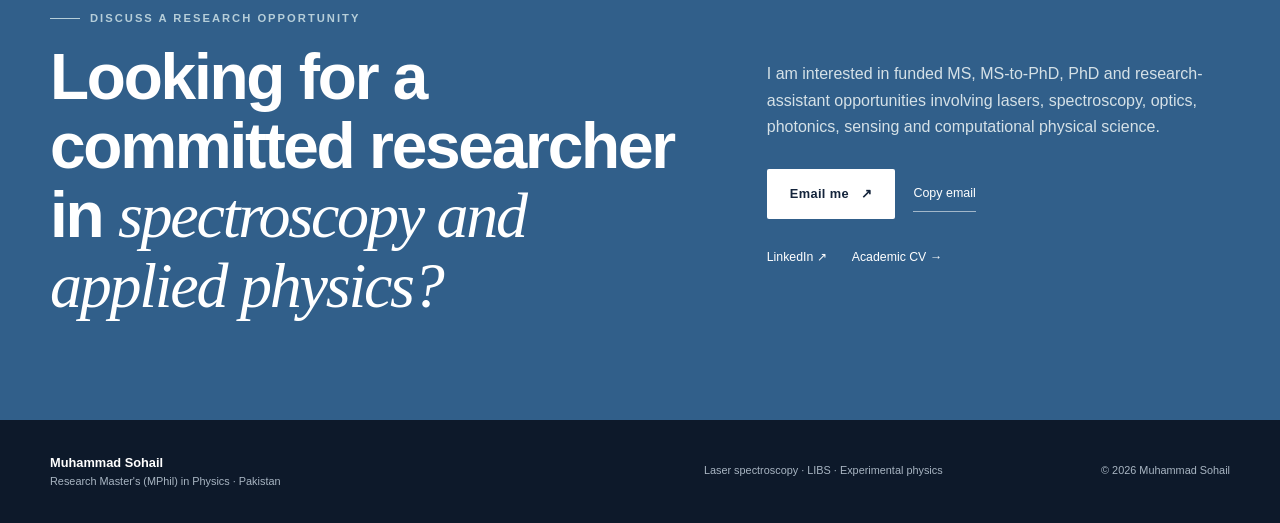
==== commit 1cf31d7e: "Add guided Stark density analyzer" ====
--- a/index.html
+++ b/index.html
@@ -236,6 +236,16 @@
               <a class="project-link" href="https://github.com/sohail151127/Muhammad-Sohail" target="_blank" rel="noopener noreferrer">Source code <span aria-hidden="true">↗</span></a>
             </div>
           </article>
+          <article class="project-card project-card-featured project-card-wide reveal">
+            <div class="project-top"><span class="status status-live">Live project</span><span>LIBS · Line-shape analysis</span></div>
+            <h3>Stark Broadening & Electron Density Analyzer</h3>
+            <p>A guided plasma diagnostic for correcting instrumental line width, standardizing published Stark parameters and estimating electron density with uncertainty and validity cautions.</p>
+            <ul class="tag-list"><li>Electron density</li><li>Stark broadening</li><li>Uncertainty propagation</li><li>Interactive SVG</li></ul>
+            <div class="project-actions">
+              <a class="project-link project-link-primary" href="stark-electron-density-analyzer.html">Open density analyzer <span aria-hidden="true">↗</span></a>
+              <a class="project-link" href="https://github.com/sohail151127/Muhammad-Sohail" target="_blank" rel="noopener noreferrer">Source code <span aria-hidden="true">↗</span></a>
+            </div>
+          </article>
         </div>
       </div>
     </section>
--- a/assets/css/styles.css
+++ b/assets/css/styles.css
@@ -187,6 +187,7 @@
 .project-card h3 { margin: 52px 0 16px; font-family: var(--serif); font-size: 1.8rem; font-weight: 400; }
 .project-card p { font-size: .86rem; }
 .project-card-featured { border-color: rgba(49,95,138,.35); background: linear-gradient(155deg,#fff 55%,#f1f6f7); }
+.project-card-wide { grid-column: 1 / -1; min-height: 325px; }
 .project-actions { display: flex; flex-wrap: wrap; gap: 10px 18px; margin-top: auto; padding-top: 28px; border-top: 1px solid var(--line); }
 .project-link { display: inline-flex; align-items: center; gap: 7px; color: var(--blue); font-size: .76rem; font-weight: 750; text-decoration: none; }
 .project-link span { transition: transform .2s ease; }.project-link:hover span { transform: translate(2px,-2px); }
@@ -272,7 +273,7 @@
   .proof-grid { grid-template-columns: 1fr 1fr; }.proof-grid > div:nth-child(3) { border-left: 1px solid var(--line); }.proof-grid > div:nth-child(-n+2) { border-bottom: 1px solid var(--line); }
   .split-heading { grid-template-columns: 1fr; gap: 10px; }.split-heading > p { max-width: 600px; }
   .feature-card { grid-template-columns: 1fr; }.feature-visual { min-height: auto; }
-  .experience-layout, .journey-grid, .evidence-grid, .contact-grid { grid-template-columns: 1fr; gap: 60px; }.journey-intro { position: static; }.interest-grid { grid-template-columns: 1fr 1fr; }.project-grid { grid-template-columns: 1fr; }.project-card { min-height: 290px; }.project-card h3 { margin-top: 38px; }
+  .experience-layout, .journey-grid, .evidence-grid, .contact-grid { grid-template-columns: 1fr; gap: 60px; }.journey-intro { position: static; }.interest-grid { grid-template-columns: 1fr 1fr; }.project-grid { grid-template-columns: 1fr; }.project-card,.project-card-wide { min-height: 290px; }.project-card h3 { margin-top: 38px; }
   .toolkit-grid { grid-template-columns: 1fr 1fr; }
   .case-hero-grid { grid-template-columns: 1fr; gap: 45px; }.case-layout { grid-template-columns: 1fr; }.case-toc { position: relative; top: auto; z-index: 2; display: flex; overflow-x: auto; padding: 11px 0; border-left: 0; border-top: 1px solid var(--line); border-bottom: 1px solid var(--line); }.case-toc span { display:none; }.case-toc a { flex: 0 0 auto; padding-right: 16px; }.case-toc a:hover { transform:none; }
   .cv-document { padding: 55px 45px; }.cv-header { grid-template-columns: 1fr; gap: 10px; }.cv-header address { padding-top: 0; }
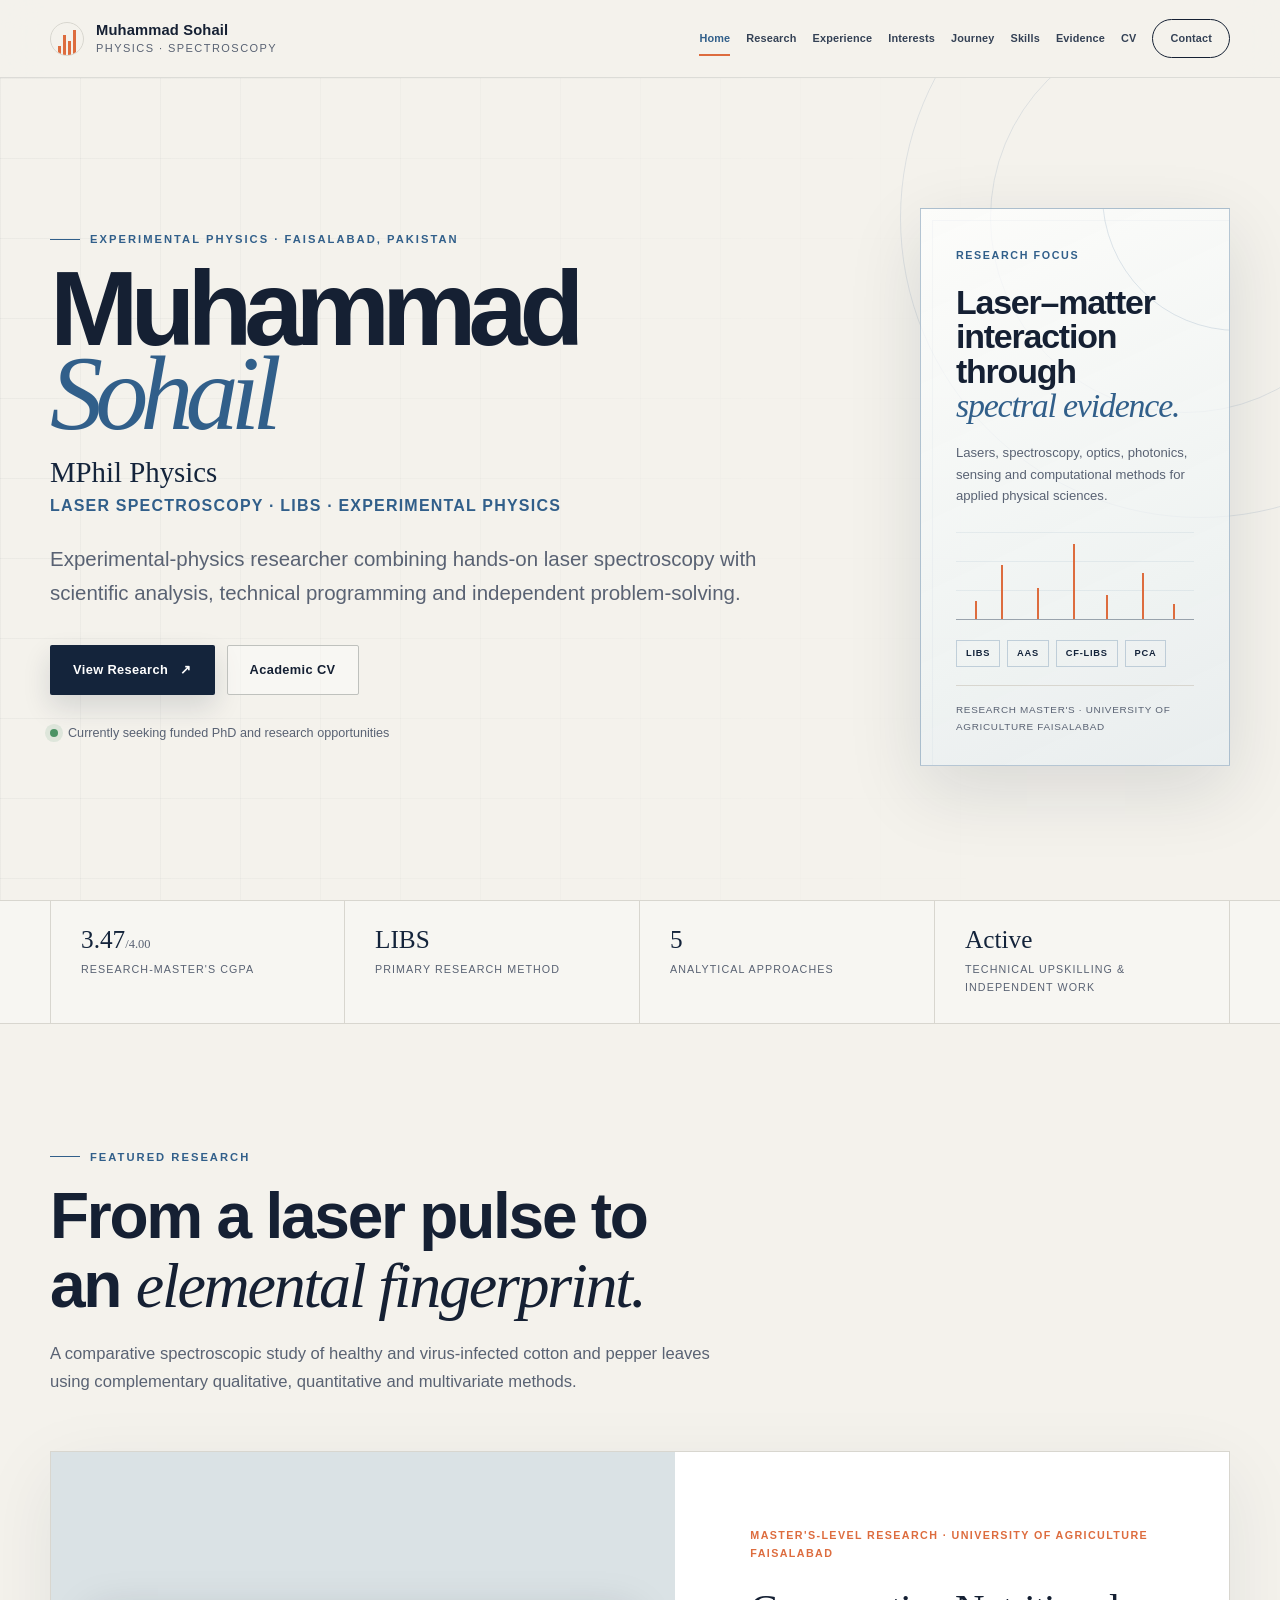
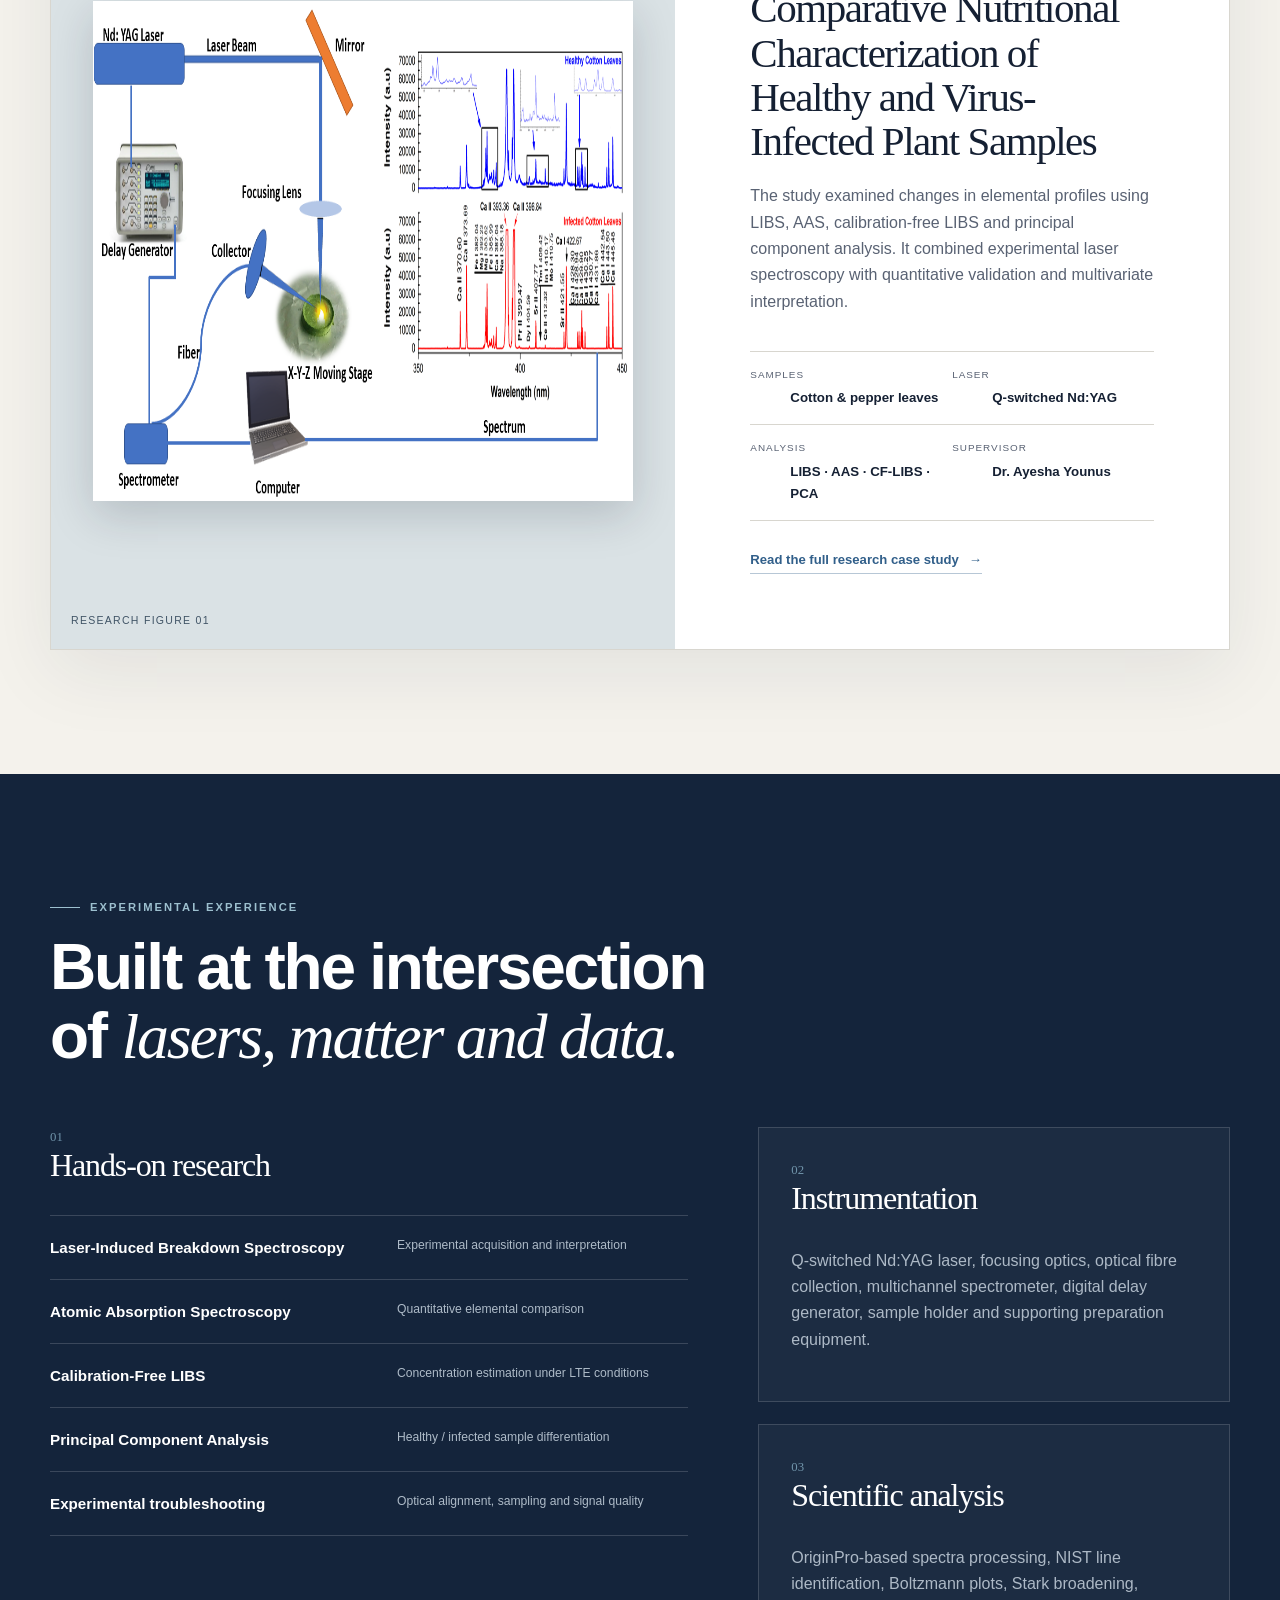
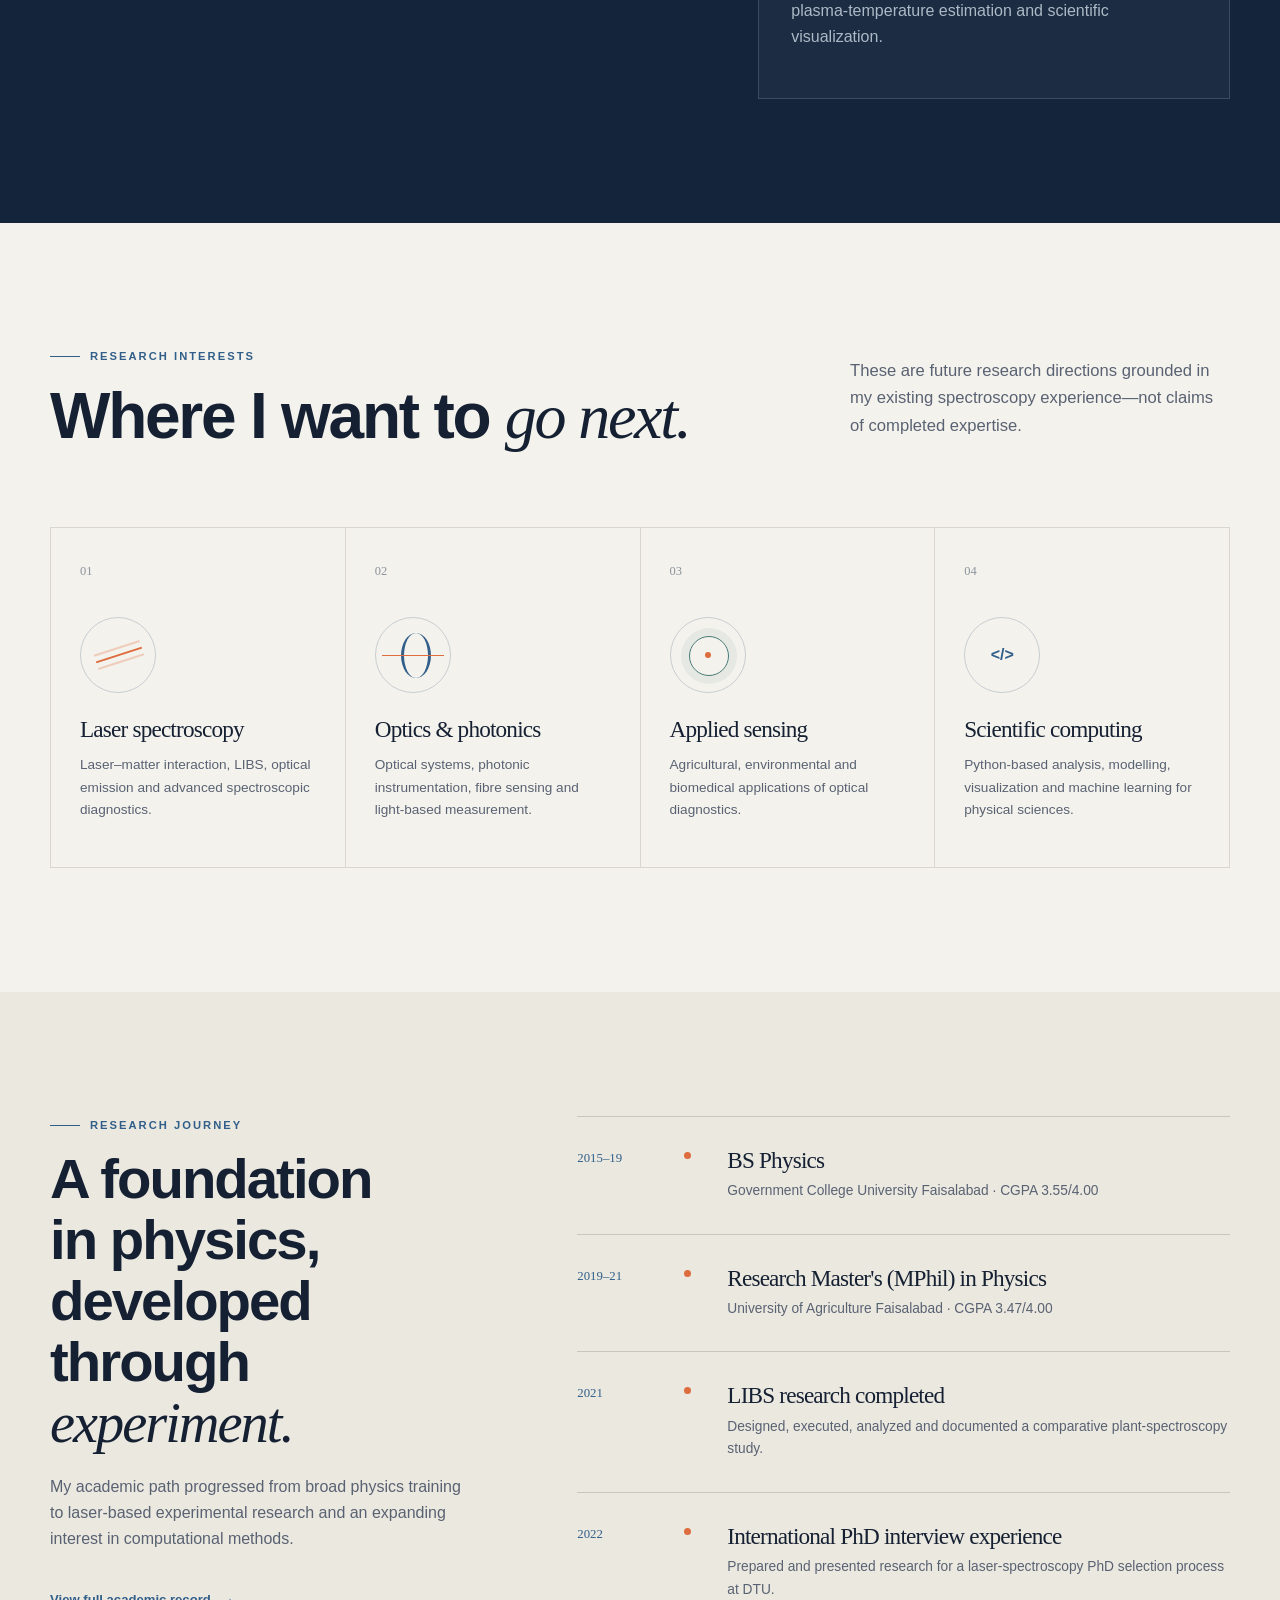
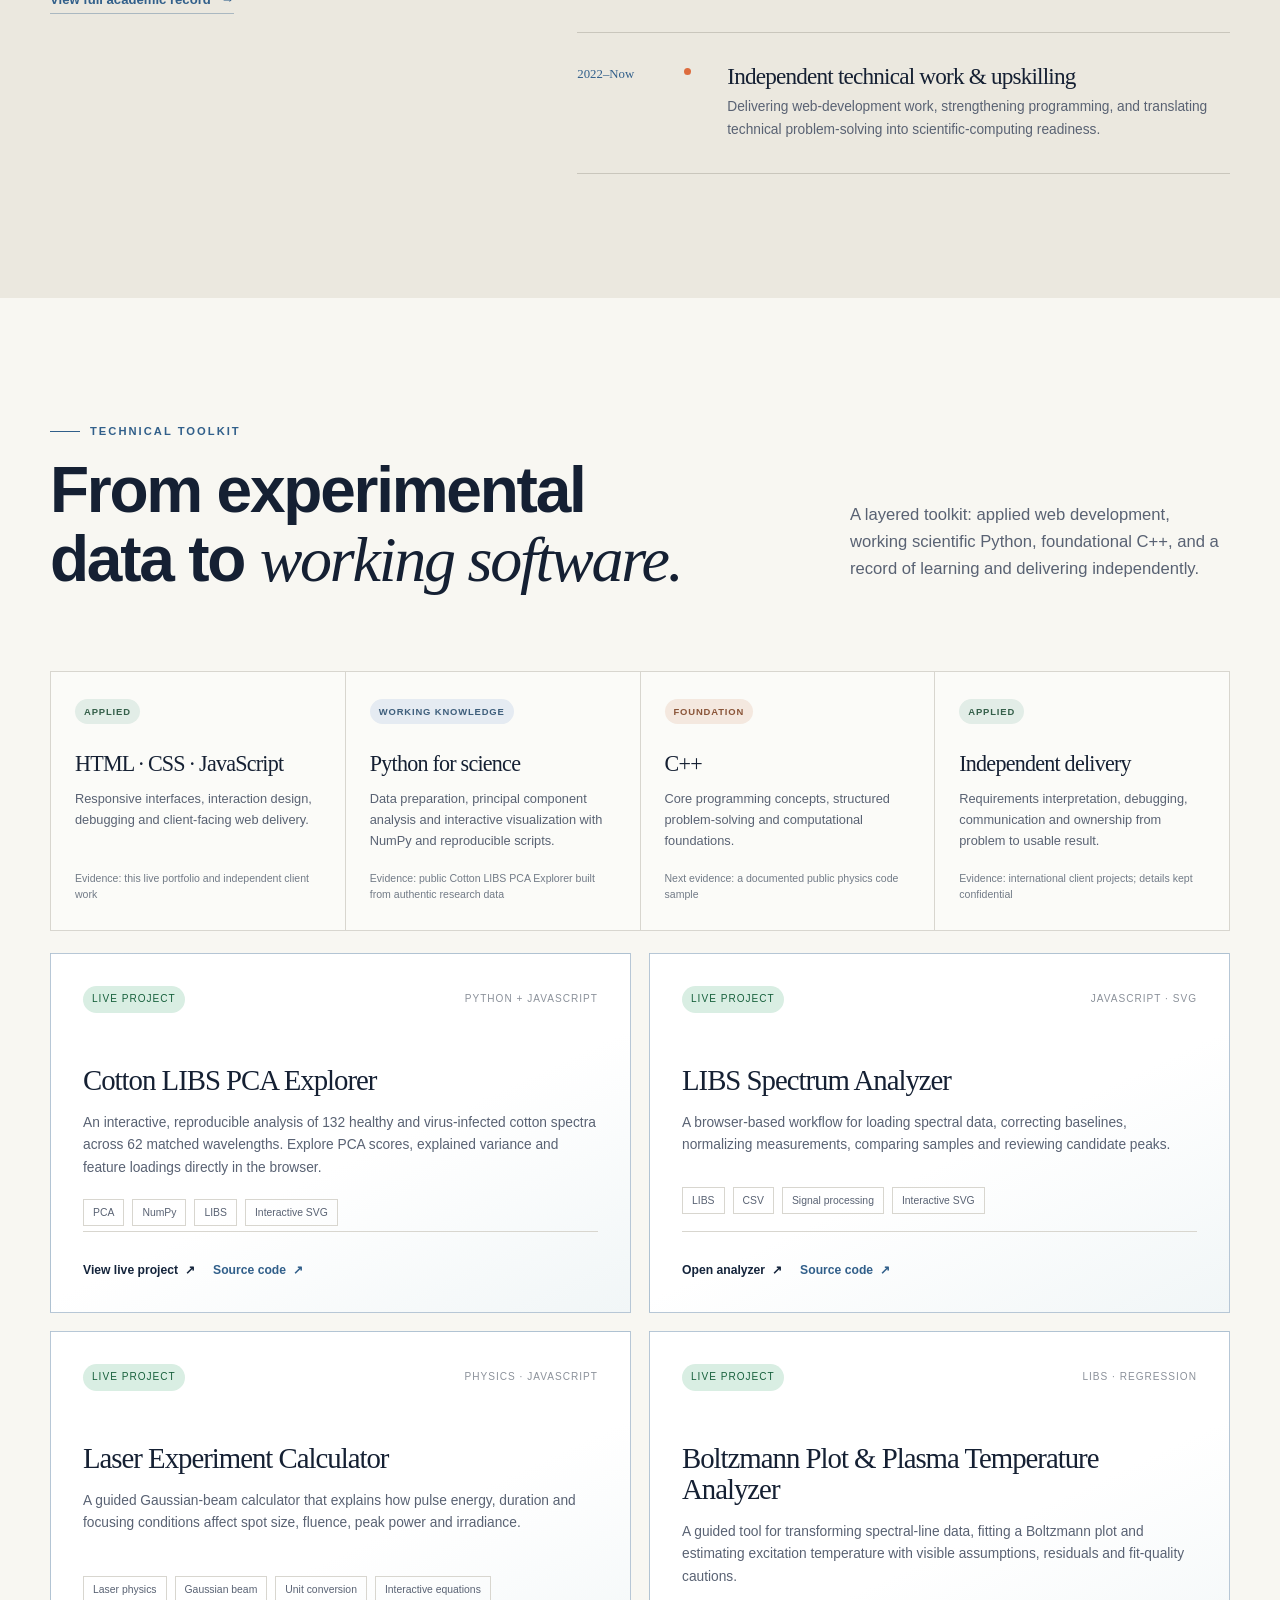
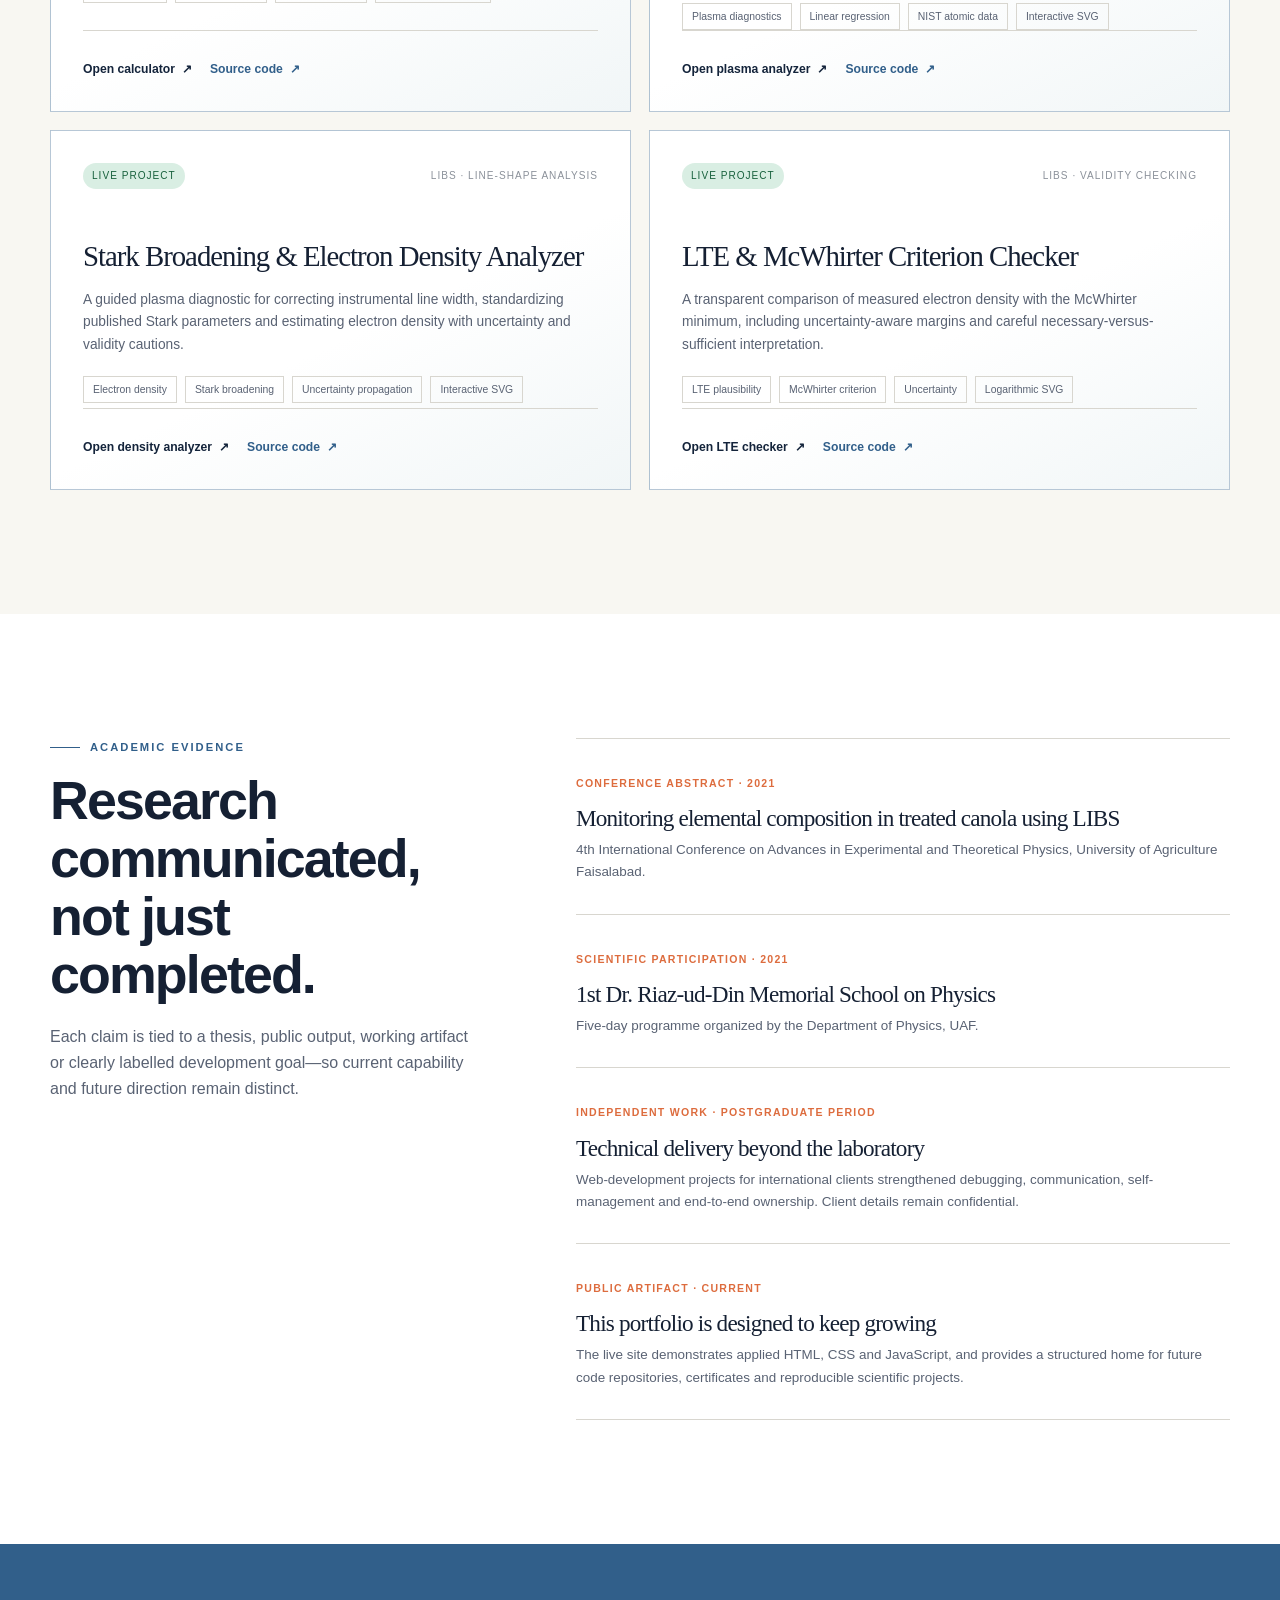
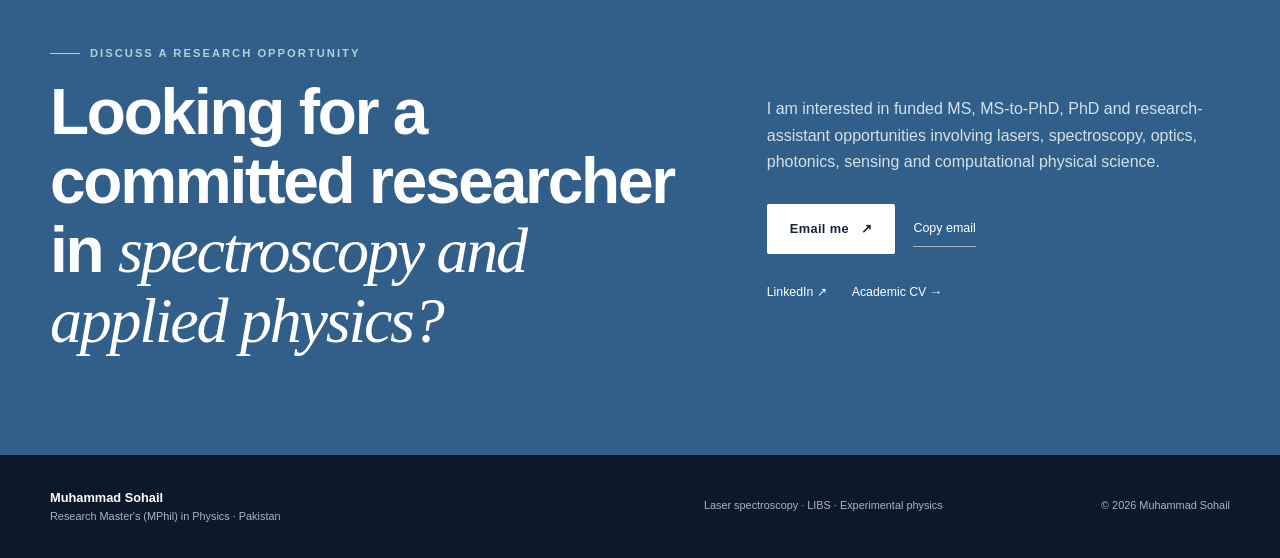
==== commit 6224cb10: "Add guided LTE criterion checker" ====
--- a/index.html
+++ b/index.html
@@ -236,13 +236,23 @@
               <a class="project-link" href="https://github.com/sohail151127/Muhammad-Sohail" target="_blank" rel="noopener noreferrer">Source code <span aria-hidden="true">↗</span></a>
             </div>
           </article>
-          <article class="project-card project-card-featured project-card-wide reveal">
+          <article class="project-card project-card-featured reveal">
             <div class="project-top"><span class="status status-live">Live project</span><span>LIBS · Line-shape analysis</span></div>
             <h3>Stark Broadening & Electron Density Analyzer</h3>
             <p>A guided plasma diagnostic for correcting instrumental line width, standardizing published Stark parameters and estimating electron density with uncertainty and validity cautions.</p>
             <ul class="tag-list"><li>Electron density</li><li>Stark broadening</li><li>Uncertainty propagation</li><li>Interactive SVG</li></ul>
             <div class="project-actions">
               <a class="project-link project-link-primary" href="stark-electron-density-analyzer.html">Open density analyzer <span aria-hidden="true">↗</span></a>
+              <a class="project-link" href="https://github.com/sohail151127/Muhammad-Sohail" target="_blank" rel="noopener noreferrer">Source code <span aria-hidden="true">↗</span></a>
+            </div>
+          </article>
+          <article class="project-card project-card-featured reveal">
+            <div class="project-top"><span class="status status-live">Live project</span><span>LIBS · Validity checking</span></div>
+            <h3>LTE & McWhirter Criterion Checker</h3>
+            <p>A transparent comparison of measured electron density with the McWhirter minimum, including uncertainty-aware margins and careful necessary-versus-sufficient interpretation.</p>
+            <ul class="tag-list"><li>LTE plausibility</li><li>McWhirter criterion</li><li>Uncertainty</li><li>Logarithmic SVG</li></ul>
+            <div class="project-actions">
+              <a class="project-link project-link-primary" href="lte-mcwhirter-checker.html">Open LTE checker <span aria-hidden="true">↗</span></a>
               <a class="project-link" href="https://github.com/sohail151127/Muhammad-Sohail" target="_blank" rel="noopener noreferrer">Source code <span aria-hidden="true">↗</span></a>
             </div>
           </article>
--- a/assets/css/styles.css
+++ b/assets/css/styles.css
@@ -187,7 +187,6 @@
 .project-card h3 { margin: 52px 0 16px; font-family: var(--serif); font-size: 1.8rem; font-weight: 400; }
 .project-card p { font-size: .86rem; }
 .project-card-featured { border-color: rgba(49,95,138,.35); background: linear-gradient(155deg,#fff 55%,#f1f6f7); }
-.project-card-wide { grid-column: 1 / -1; min-height: 325px; }
 .project-actions { display: flex; flex-wrap: wrap; gap: 10px 18px; margin-top: auto; padding-top: 28px; border-top: 1px solid var(--line); }
 .project-link { display: inline-flex; align-items: center; gap: 7px; color: var(--blue); font-size: .76rem; font-weight: 750; text-decoration: none; }
 .project-link span { transition: transform .2s ease; }.project-link:hover span { transform: translate(2px,-2px); }
@@ -273,7 +272,7 @@
   .proof-grid { grid-template-columns: 1fr 1fr; }.proof-grid > div:nth-child(3) { border-left: 1px solid var(--line); }.proof-grid > div:nth-child(-n+2) { border-bottom: 1px solid var(--line); }
   .split-heading { grid-template-columns: 1fr; gap: 10px; }.split-heading > p { max-width: 600px; }
   .feature-card { grid-template-columns: 1fr; }.feature-visual { min-height: auto; }
-  .experience-layout, .journey-grid, .evidence-grid, .contact-grid { grid-template-columns: 1fr; gap: 60px; }.journey-intro { position: static; }.interest-grid { grid-template-columns: 1fr 1fr; }.project-grid { grid-template-columns: 1fr; }.project-card,.project-card-wide { min-height: 290px; }.project-card h3 { margin-top: 38px; }
+  .experience-layout, .journey-grid, .evidence-grid, .contact-grid { grid-template-columns: 1fr; gap: 60px; }.journey-intro { position: static; }.interest-grid { grid-template-columns: 1fr 1fr; }.project-grid { grid-template-columns: 1fr; }.project-card { min-height: 290px; }.project-card h3 { margin-top: 38px; }
   .toolkit-grid { grid-template-columns: 1fr 1fr; }
   .case-hero-grid { grid-template-columns: 1fr; gap: 45px; }.case-layout { grid-template-columns: 1fr; }.case-toc { position: relative; top: auto; z-index: 2; display: flex; overflow-x: auto; padding: 11px 0; border-left: 0; border-top: 1px solid var(--line); border-bottom: 1px solid var(--line); }.case-toc span { display:none; }.case-toc a { flex: 0 0 auto; padding-right: 16px; }.case-toc a:hover { transform:none; }
   .cv-document { padding: 55px 45px; }.cv-header { grid-template-columns: 1fr; gap: 10px; }.cv-header address { padding-top: 0; }
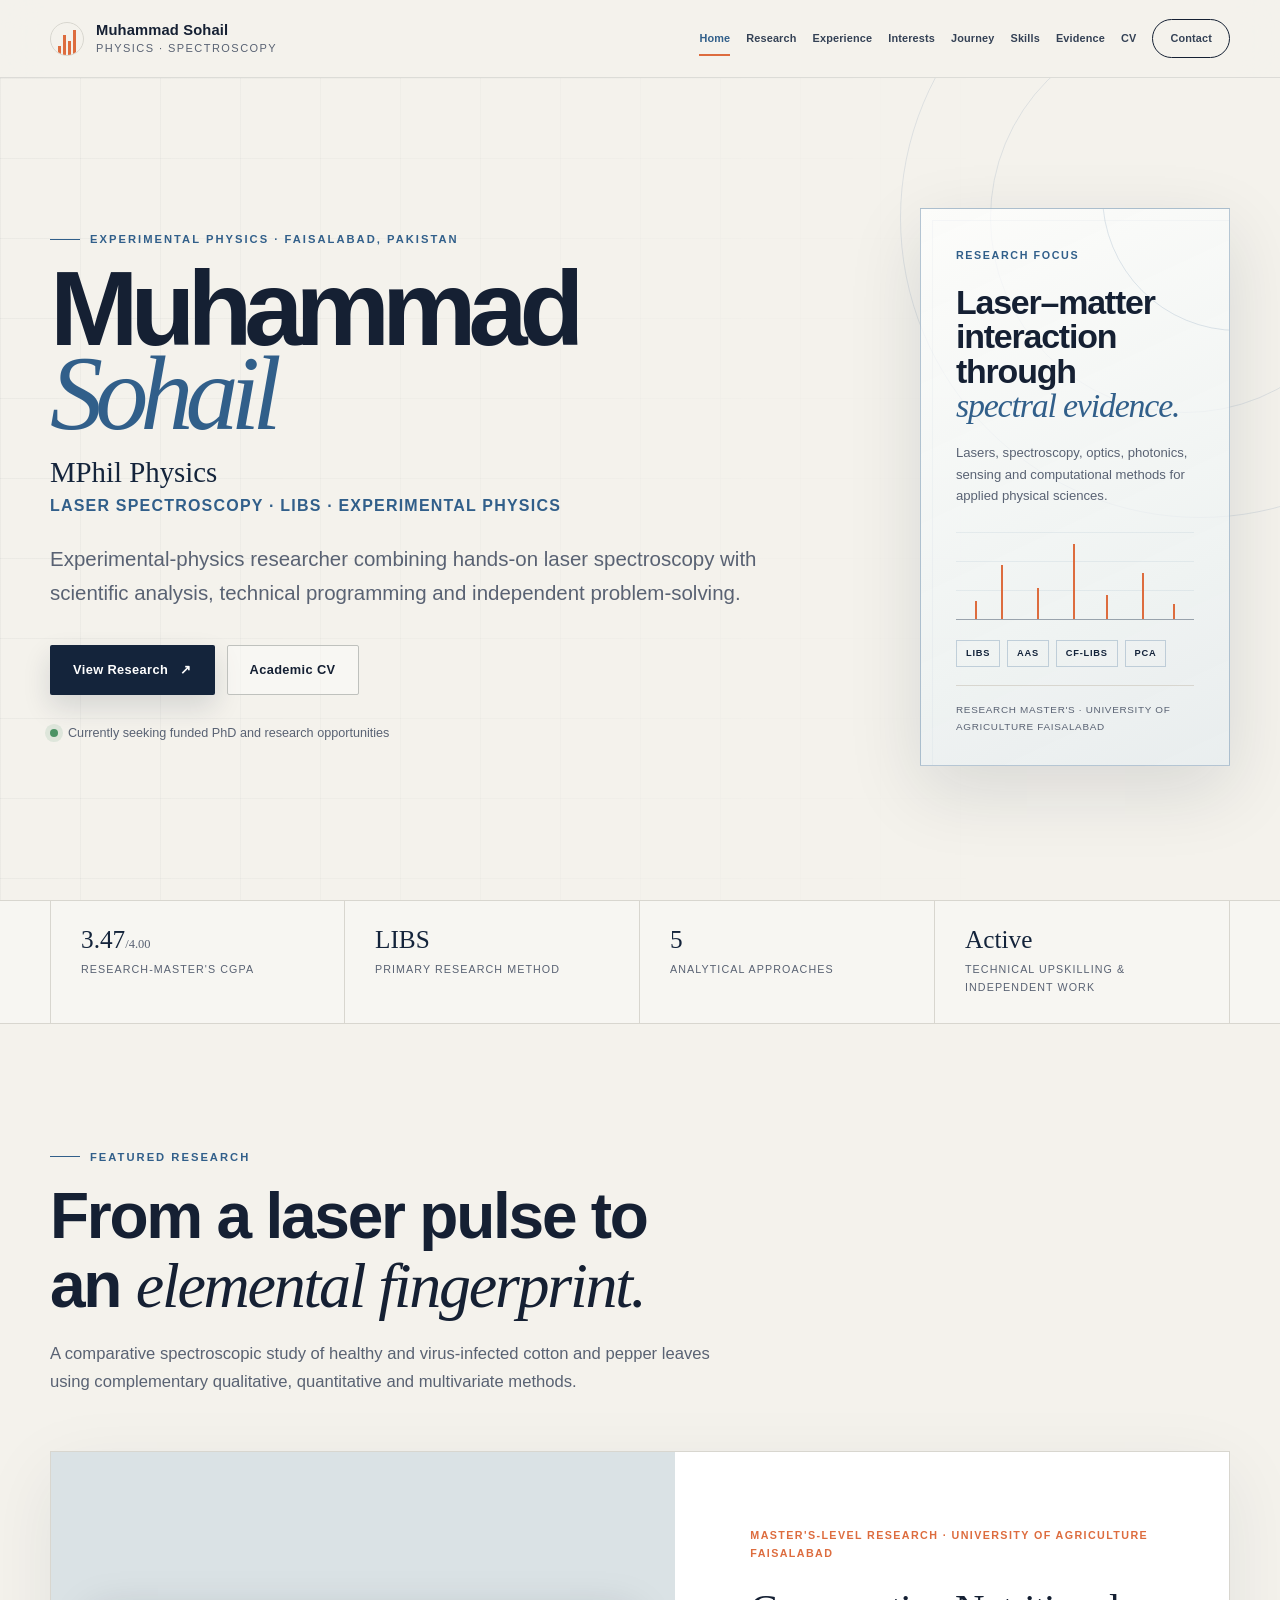
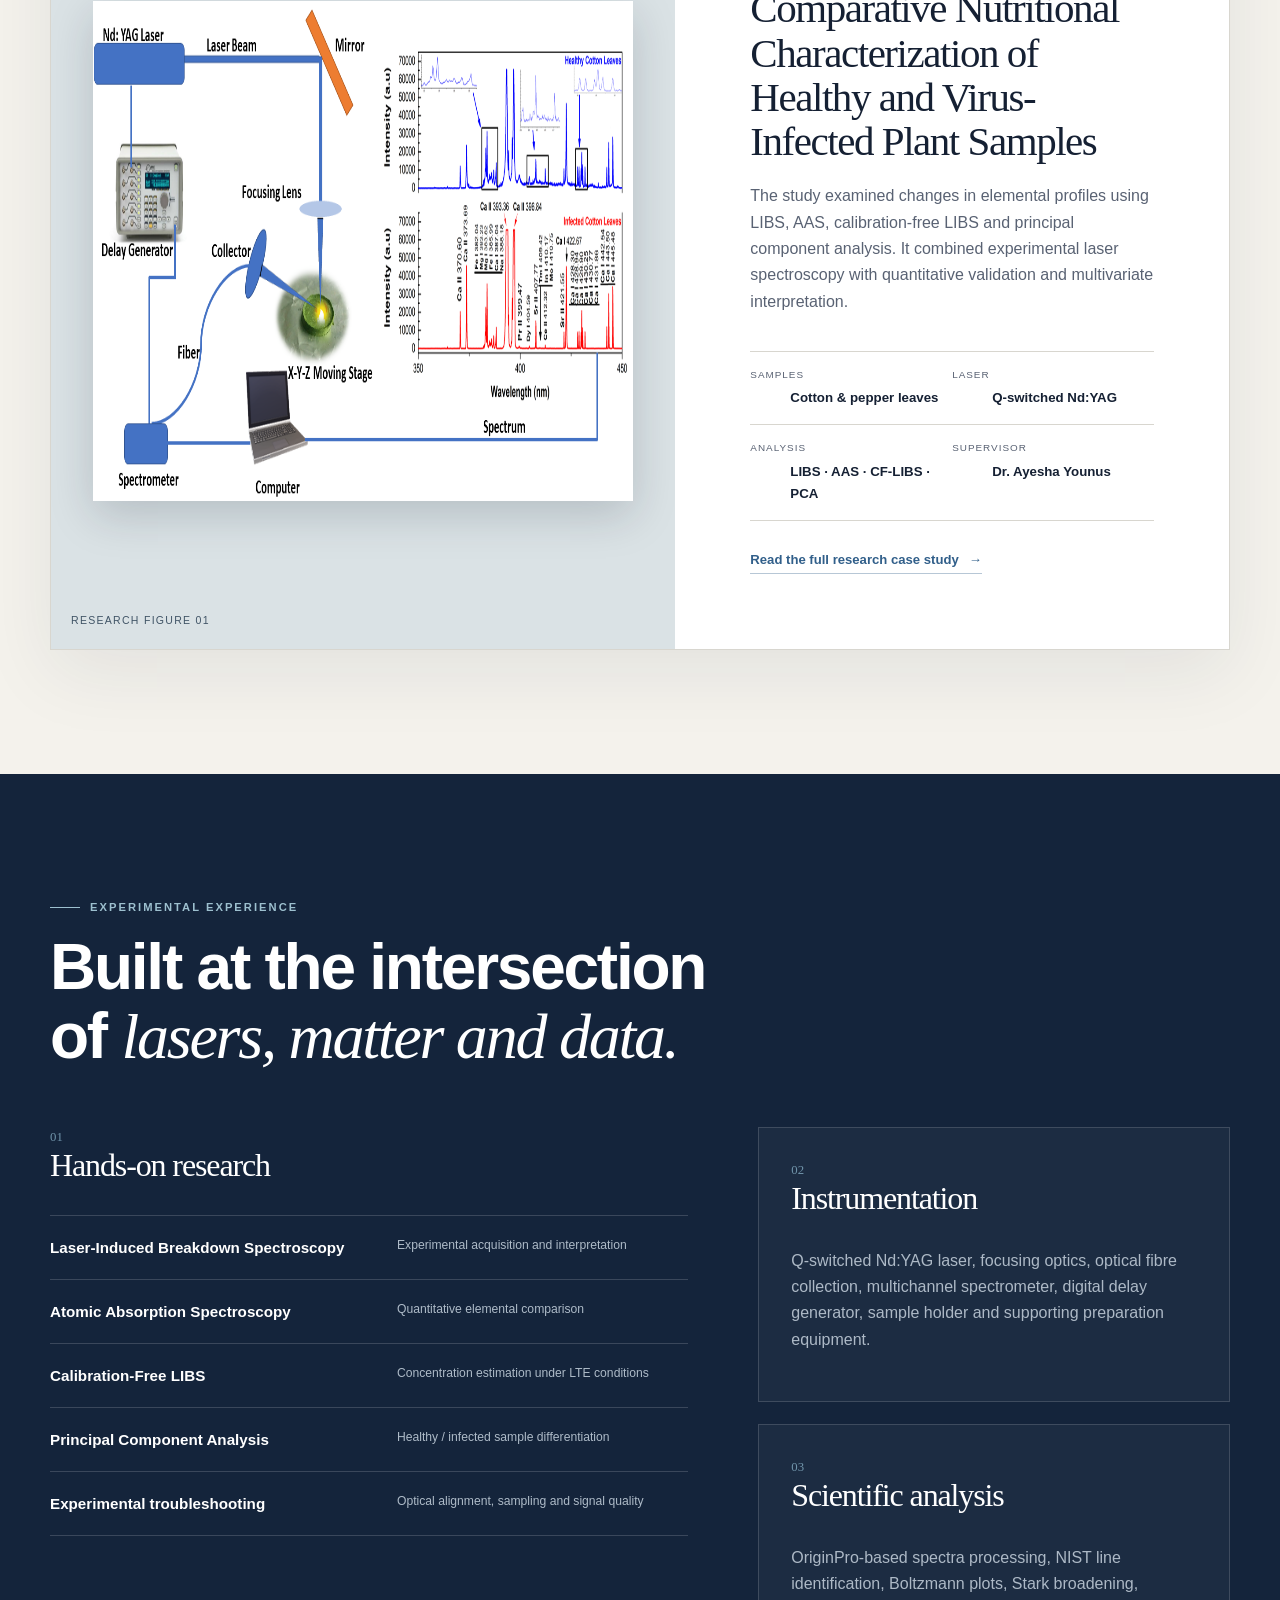
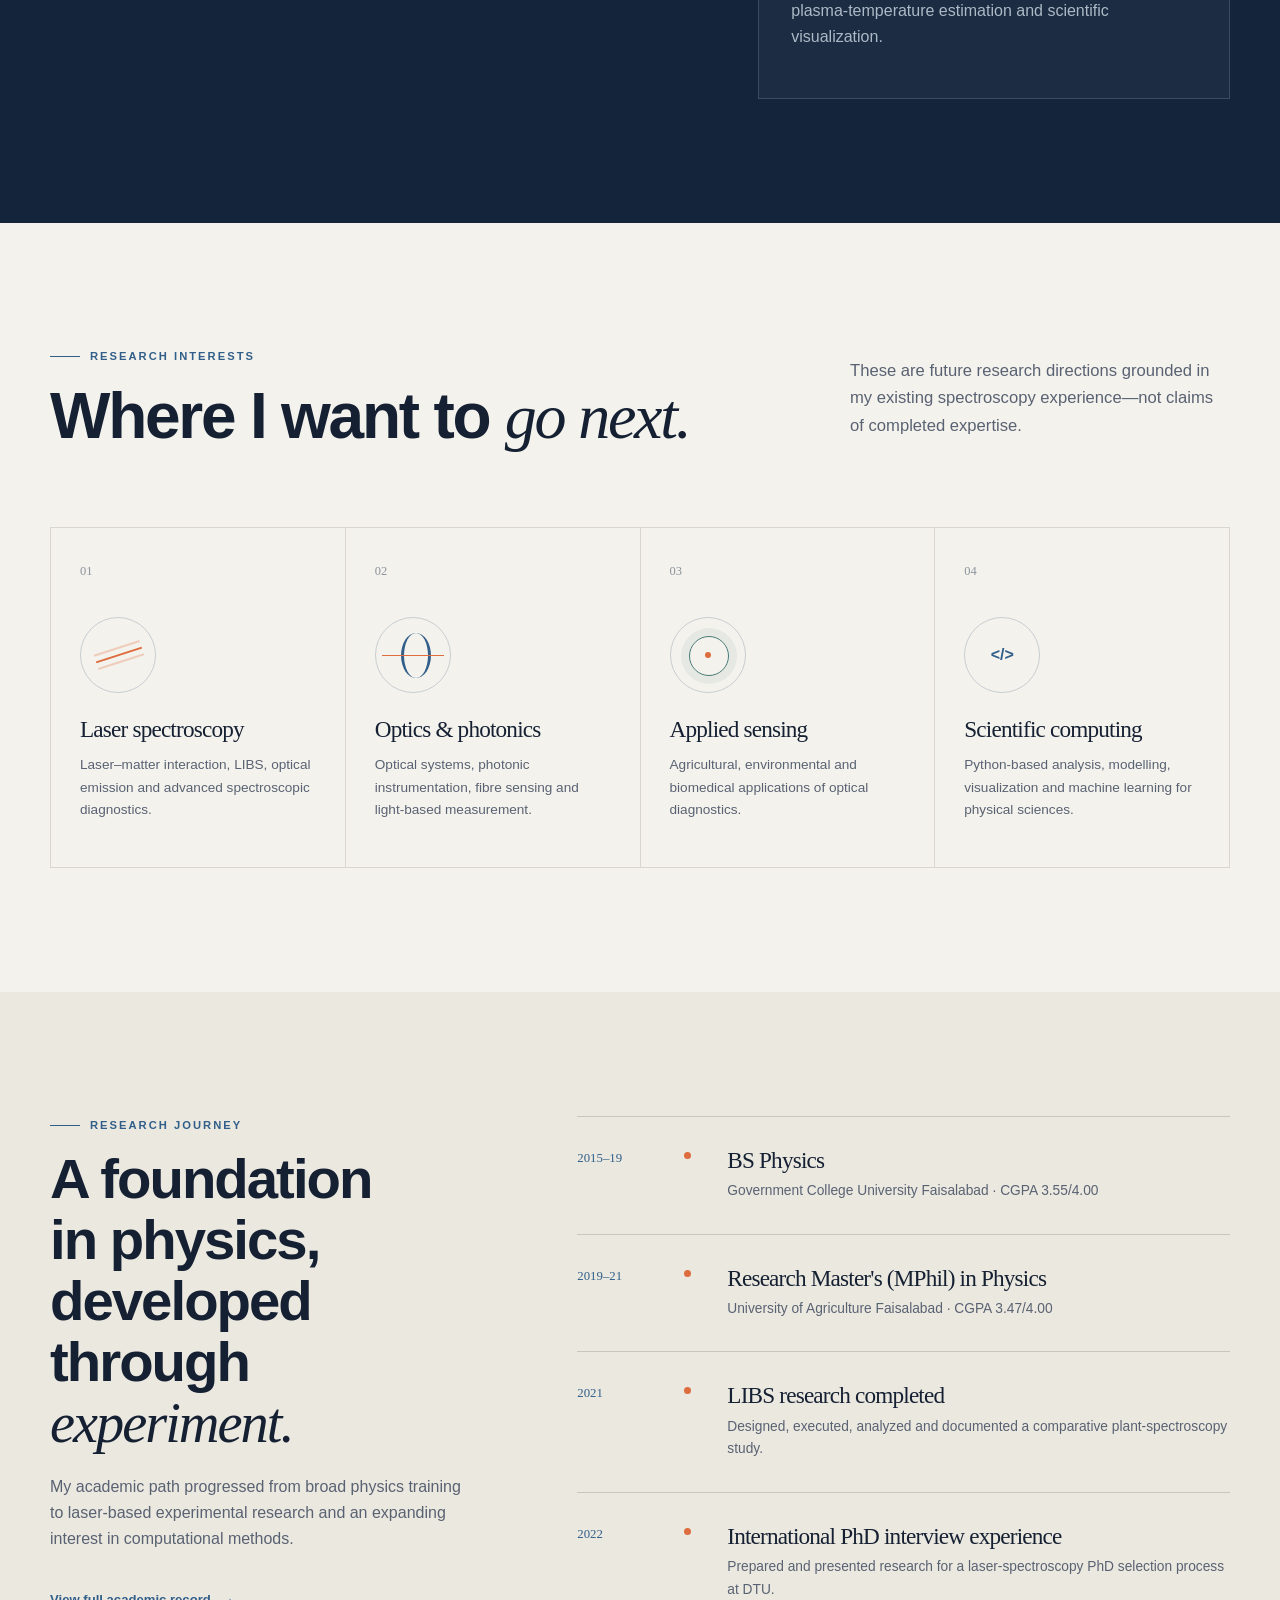
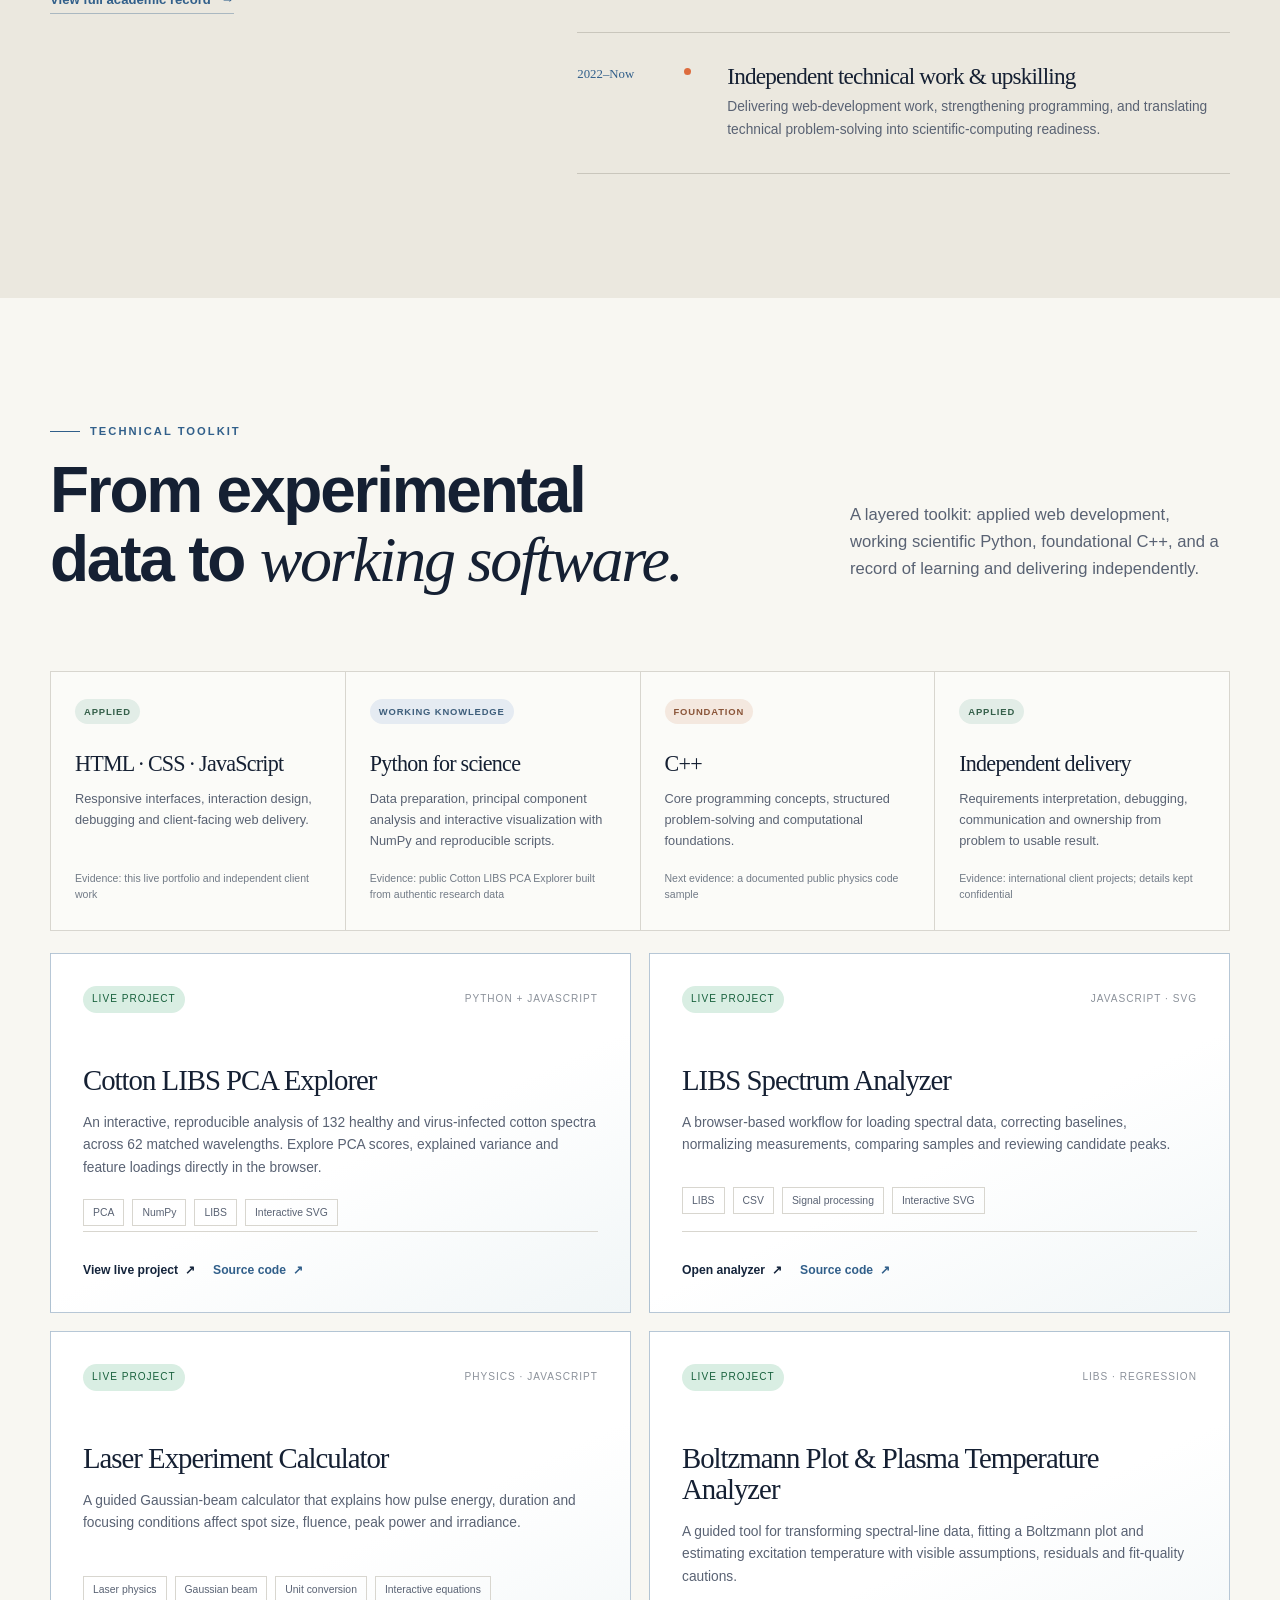
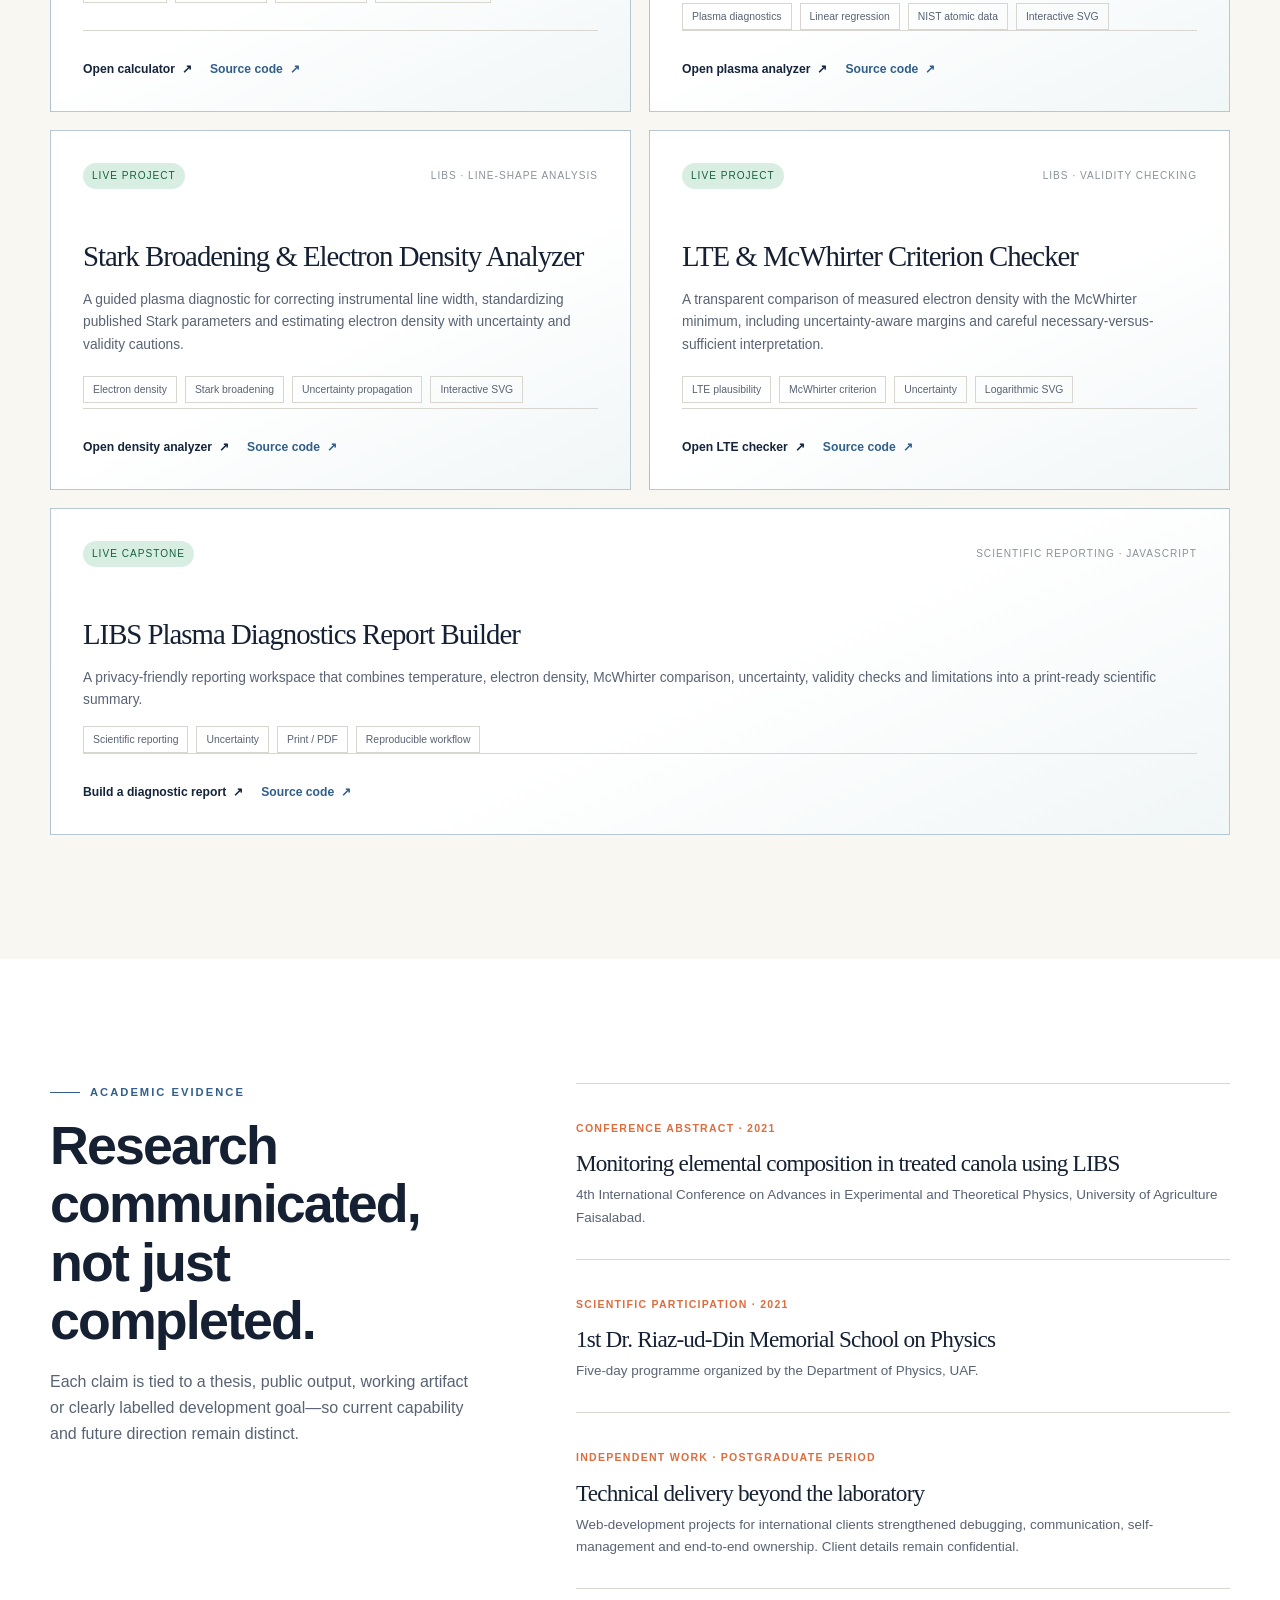
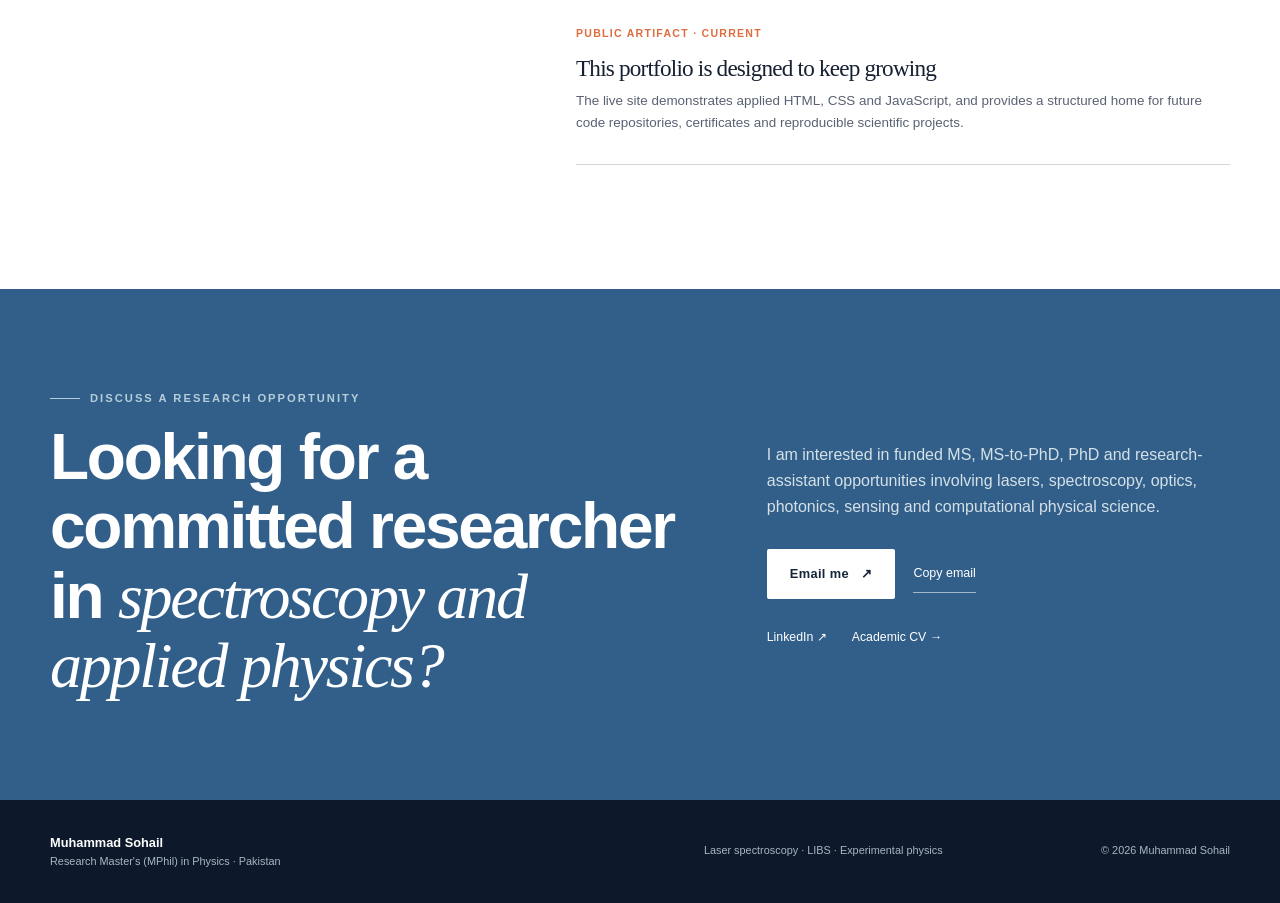
==== commit 7287b606: "Add plasma diagnostics report builder" ====
--- a/index.html
+++ b/index.html
@@ -256,6 +256,16 @@
               <a class="project-link" href="https://github.com/sohail151127/Muhammad-Sohail" target="_blank" rel="noopener noreferrer">Source code <span aria-hidden="true">↗</span></a>
             </div>
           </article>
+          <article class="project-card project-card-featured project-card-wide reveal">
+            <div class="project-top"><span class="status status-live">Live capstone</span><span>Scientific reporting · JavaScript</span></div>
+            <h3>LIBS Plasma Diagnostics Report Builder</h3>
+            <p>A privacy-friendly reporting workspace that combines temperature, electron density, McWhirter comparison, uncertainty, validity checks and limitations into a print-ready scientific summary.</p>
+            <ul class="tag-list"><li>Scientific reporting</li><li>Uncertainty</li><li>Print / PDF</li><li>Reproducible workflow</li></ul>
+            <div class="project-actions">
+              <a class="project-link project-link-primary" href="libs-plasma-report-builder.html">Build a diagnostic report <span aria-hidden="true">↗</span></a>
+              <a class="project-link" href="https://github.com/sohail151127/Muhammad-Sohail" target="_blank" rel="noopener noreferrer">Source code <span aria-hidden="true">↗</span></a>
+            </div>
+          </article>
         </div>
       </div>
     </section>
--- a/assets/css/styles.css
+++ b/assets/css/styles.css
@@ -187,6 +187,7 @@
 .project-card h3 { margin: 52px 0 16px; font-family: var(--serif); font-size: 1.8rem; font-weight: 400; }
 .project-card p { font-size: .86rem; }
 .project-card-featured { border-color: rgba(49,95,138,.35); background: linear-gradient(155deg,#fff 55%,#f1f6f7); }
+.project-card-wide { grid-column:1 / -1; min-height:325px; }
 .project-actions { display: flex; flex-wrap: wrap; gap: 10px 18px; margin-top: auto; padding-top: 28px; border-top: 1px solid var(--line); }
 .project-link { display: inline-flex; align-items: center; gap: 7px; color: var(--blue); font-size: .76rem; font-weight: 750; text-decoration: none; }
 .project-link span { transition: transform .2s ease; }.project-link:hover span { transform: translate(2px,-2px); }
@@ -272,7 +273,7 @@
   .proof-grid { grid-template-columns: 1fr 1fr; }.proof-grid > div:nth-child(3) { border-left: 1px solid var(--line); }.proof-grid > div:nth-child(-n+2) { border-bottom: 1px solid var(--line); }
   .split-heading { grid-template-columns: 1fr; gap: 10px; }.split-heading > p { max-width: 600px; }
   .feature-card { grid-template-columns: 1fr; }.feature-visual { min-height: auto; }
-  .experience-layout, .journey-grid, .evidence-grid, .contact-grid { grid-template-columns: 1fr; gap: 60px; }.journey-intro { position: static; }.interest-grid { grid-template-columns: 1fr 1fr; }.project-grid { grid-template-columns: 1fr; }.project-card { min-height: 290px; }.project-card h3 { margin-top: 38px; }
+  .experience-layout, .journey-grid, .evidence-grid, .contact-grid { grid-template-columns: 1fr; gap: 60px; }.journey-intro { position: static; }.interest-grid { grid-template-columns: 1fr 1fr; }.project-grid { grid-template-columns: 1fr; }.project-card,.project-card-wide { min-height: 290px; }.project-card h3 { margin-top: 38px; }
   .toolkit-grid { grid-template-columns: 1fr 1fr; }
   .case-hero-grid { grid-template-columns: 1fr; gap: 45px; }.case-layout { grid-template-columns: 1fr; }.case-toc { position: relative; top: auto; z-index: 2; display: flex; overflow-x: auto; padding: 11px 0; border-left: 0; border-top: 1px solid var(--line); border-bottom: 1px solid var(--line); }.case-toc span { display:none; }.case-toc a { flex: 0 0 auto; padding-right: 16px; }.case-toc a:hover { transform:none; }
   .cv-document { padding: 55px 45px; }.cv-header { grid-template-columns: 1fr; gap: 10px; }.cv-header address { padding-top: 0; }
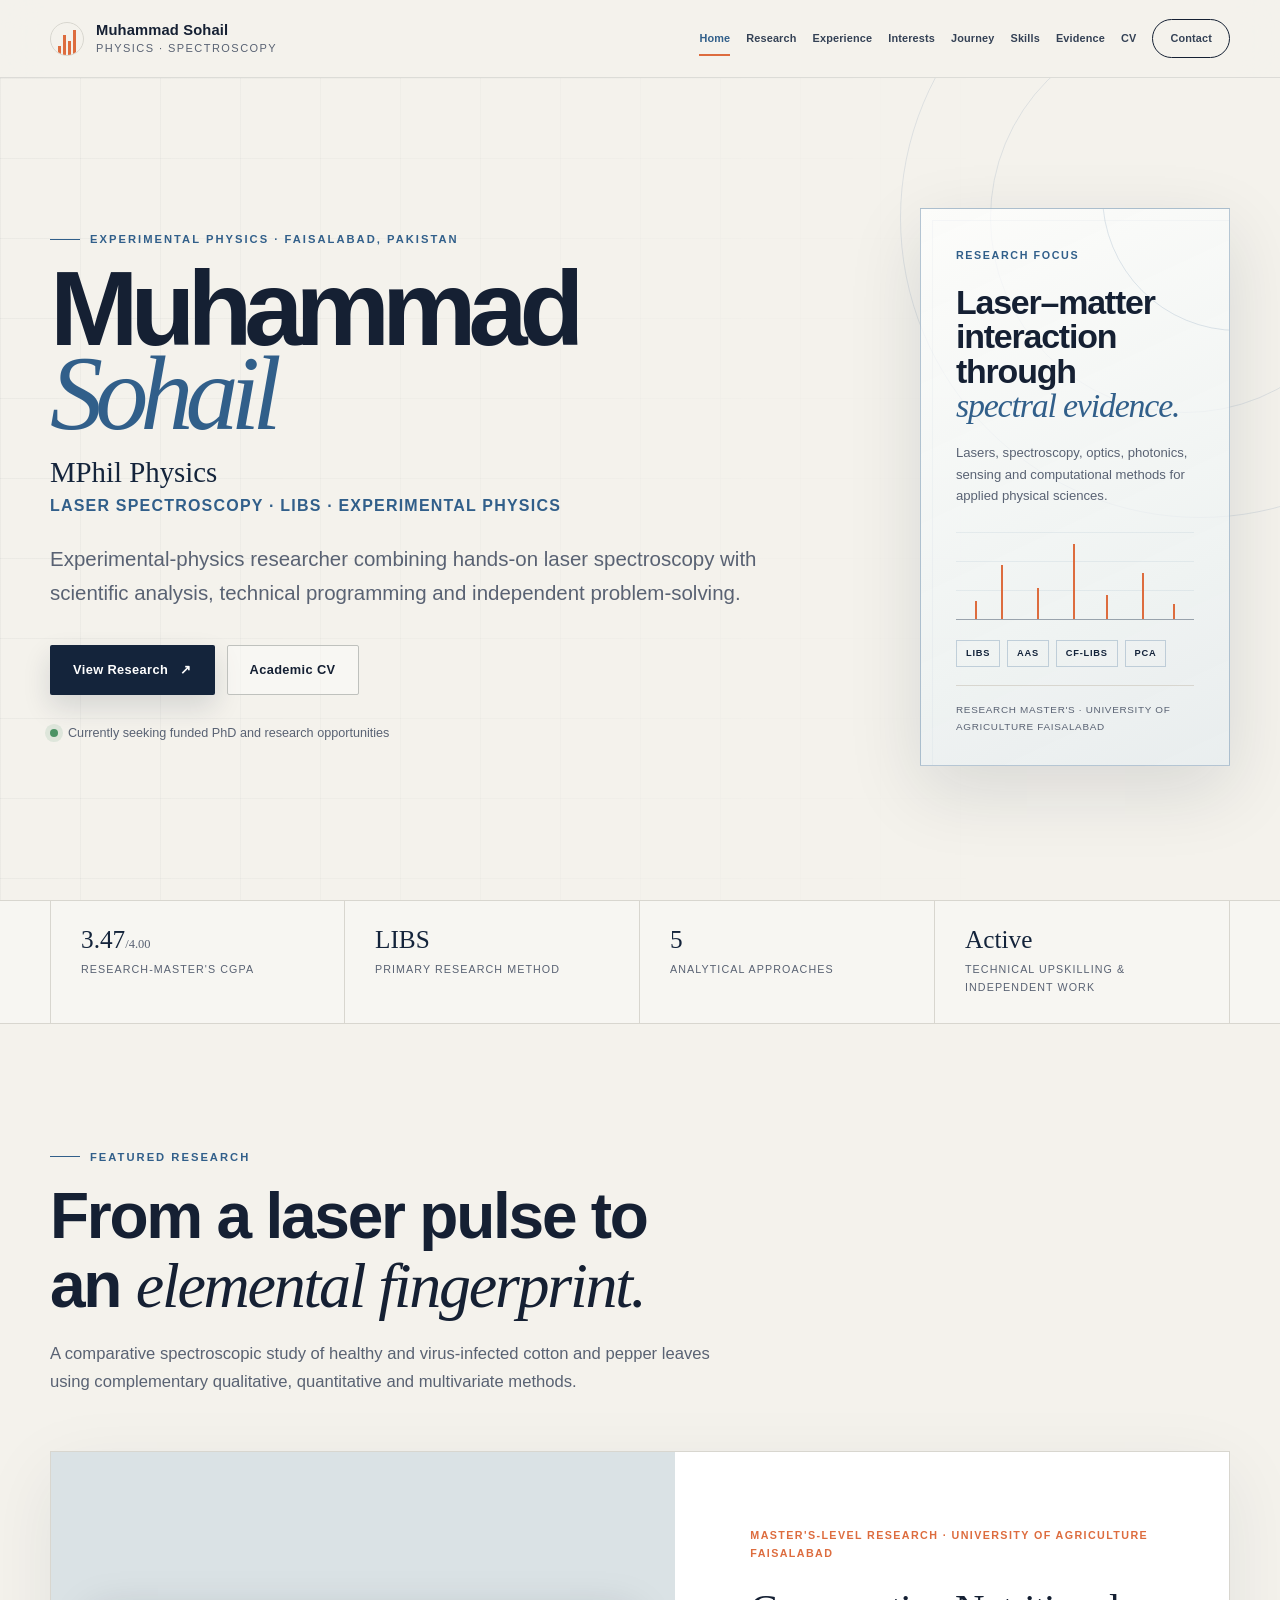
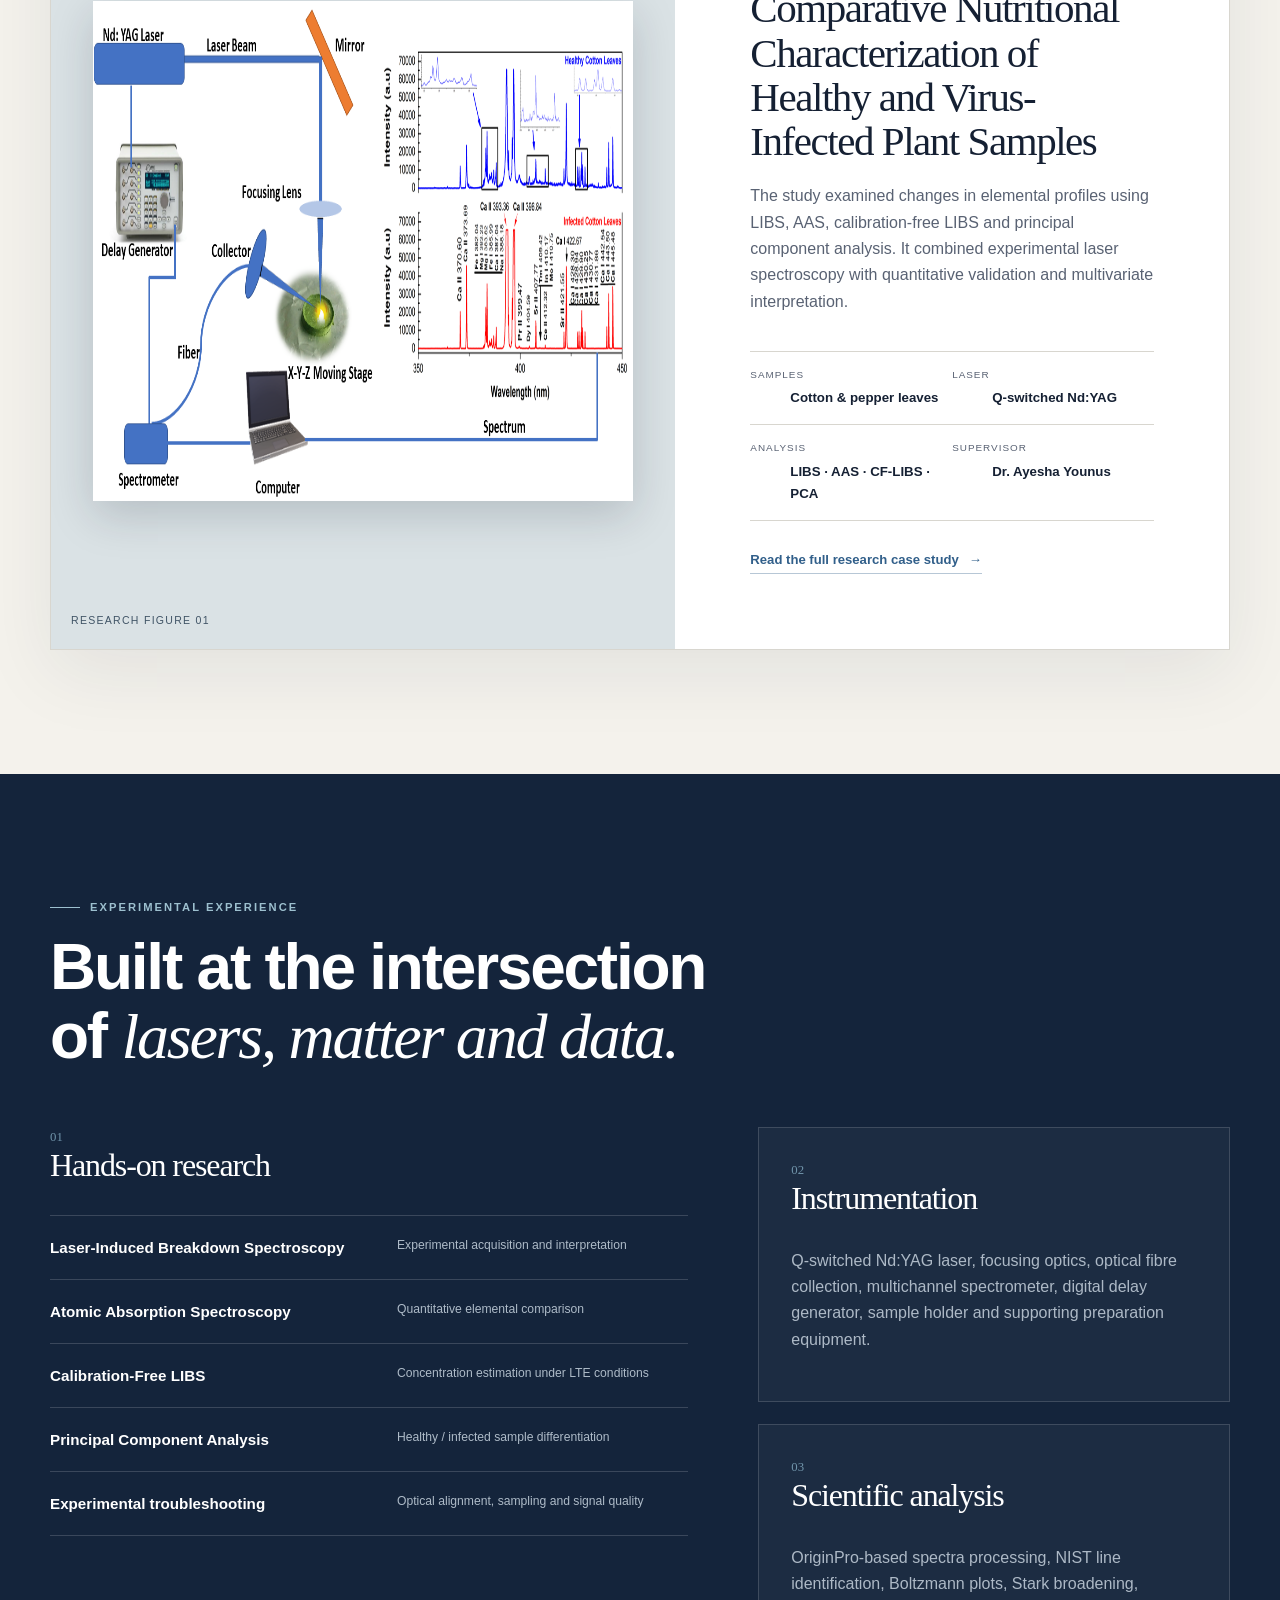
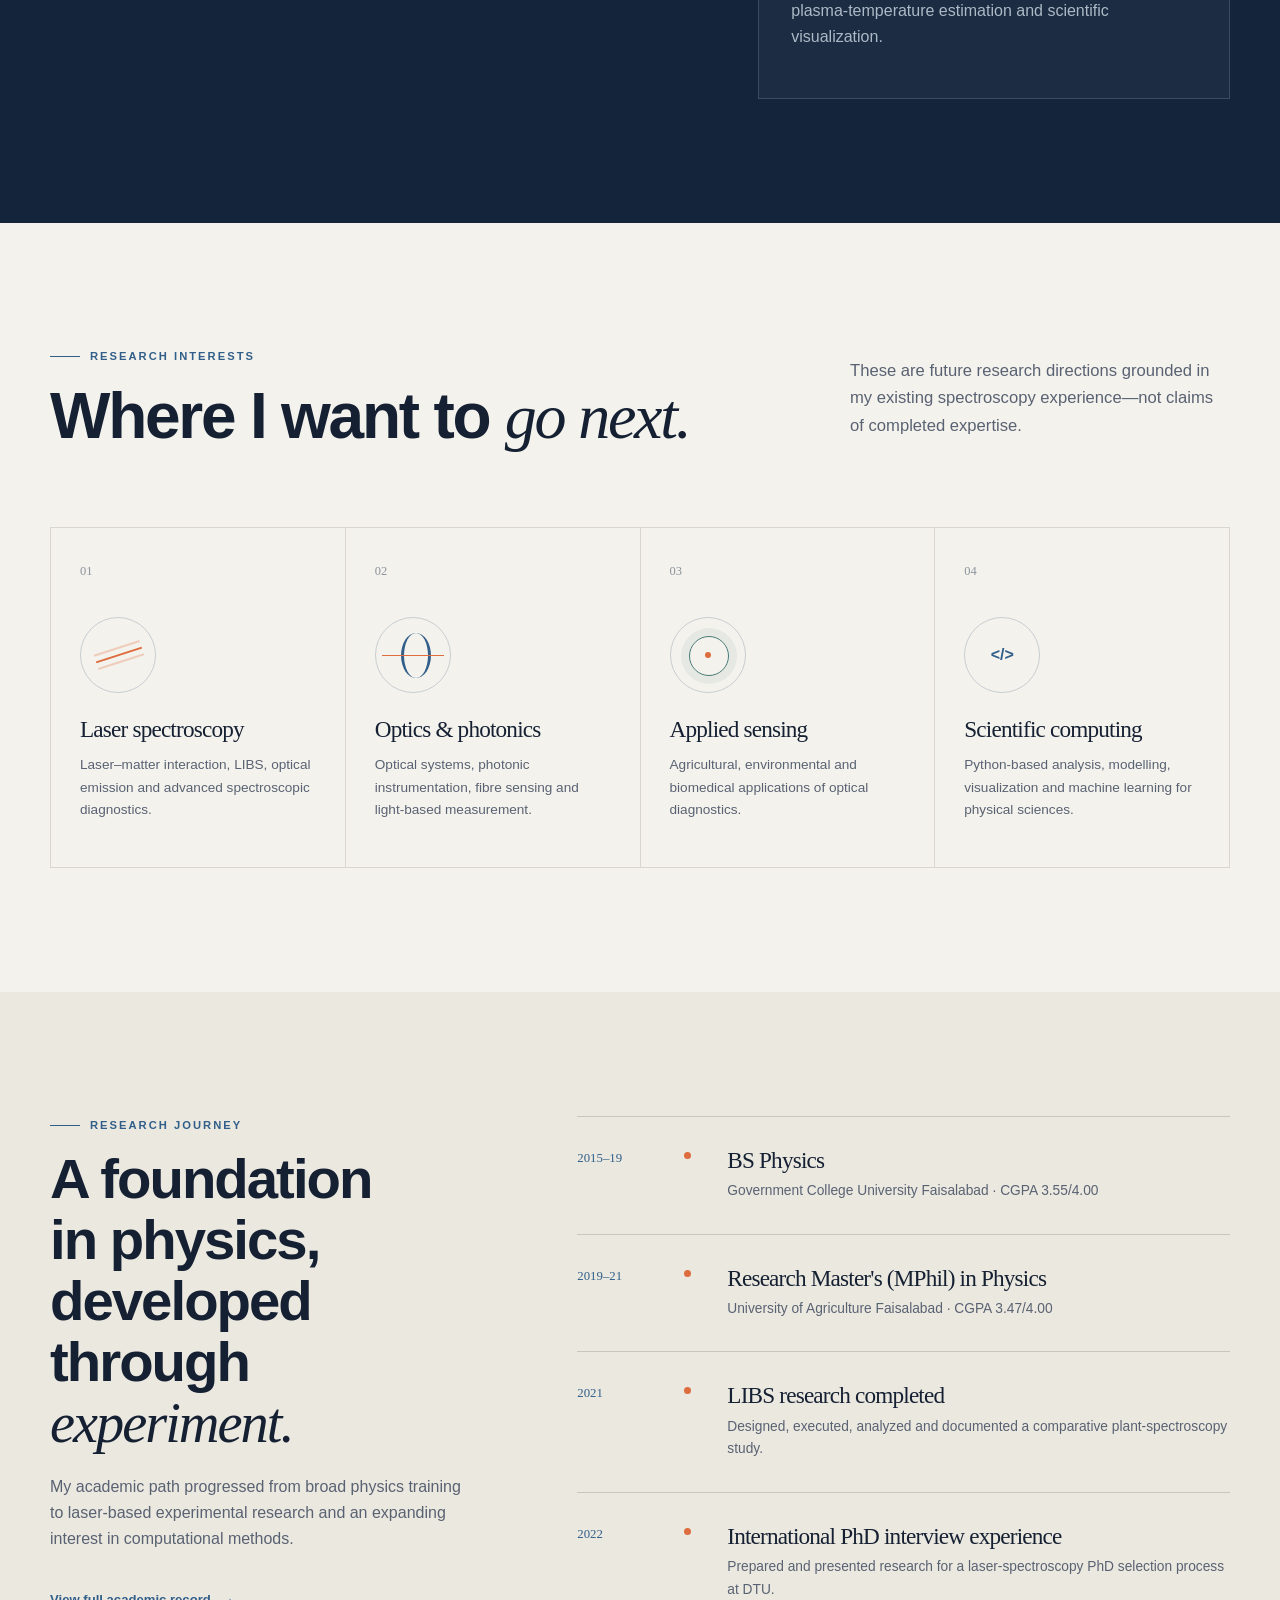
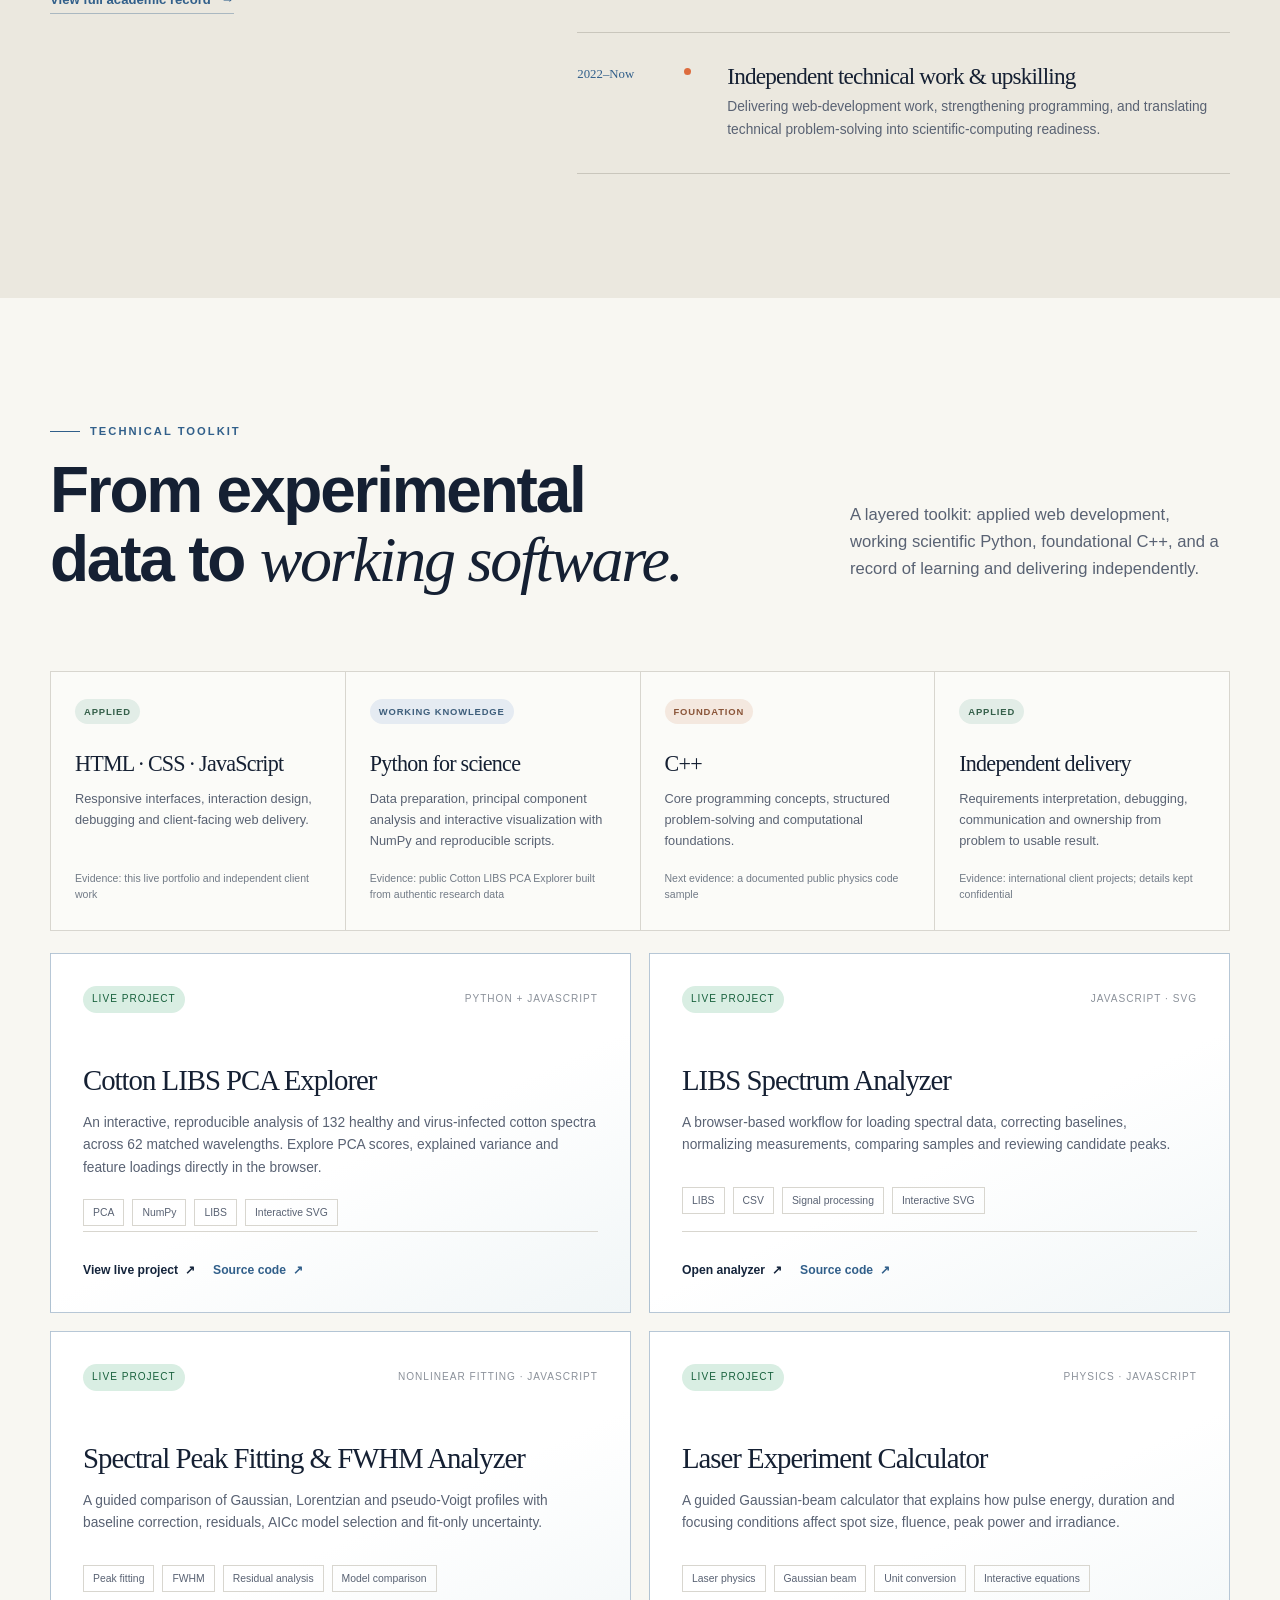
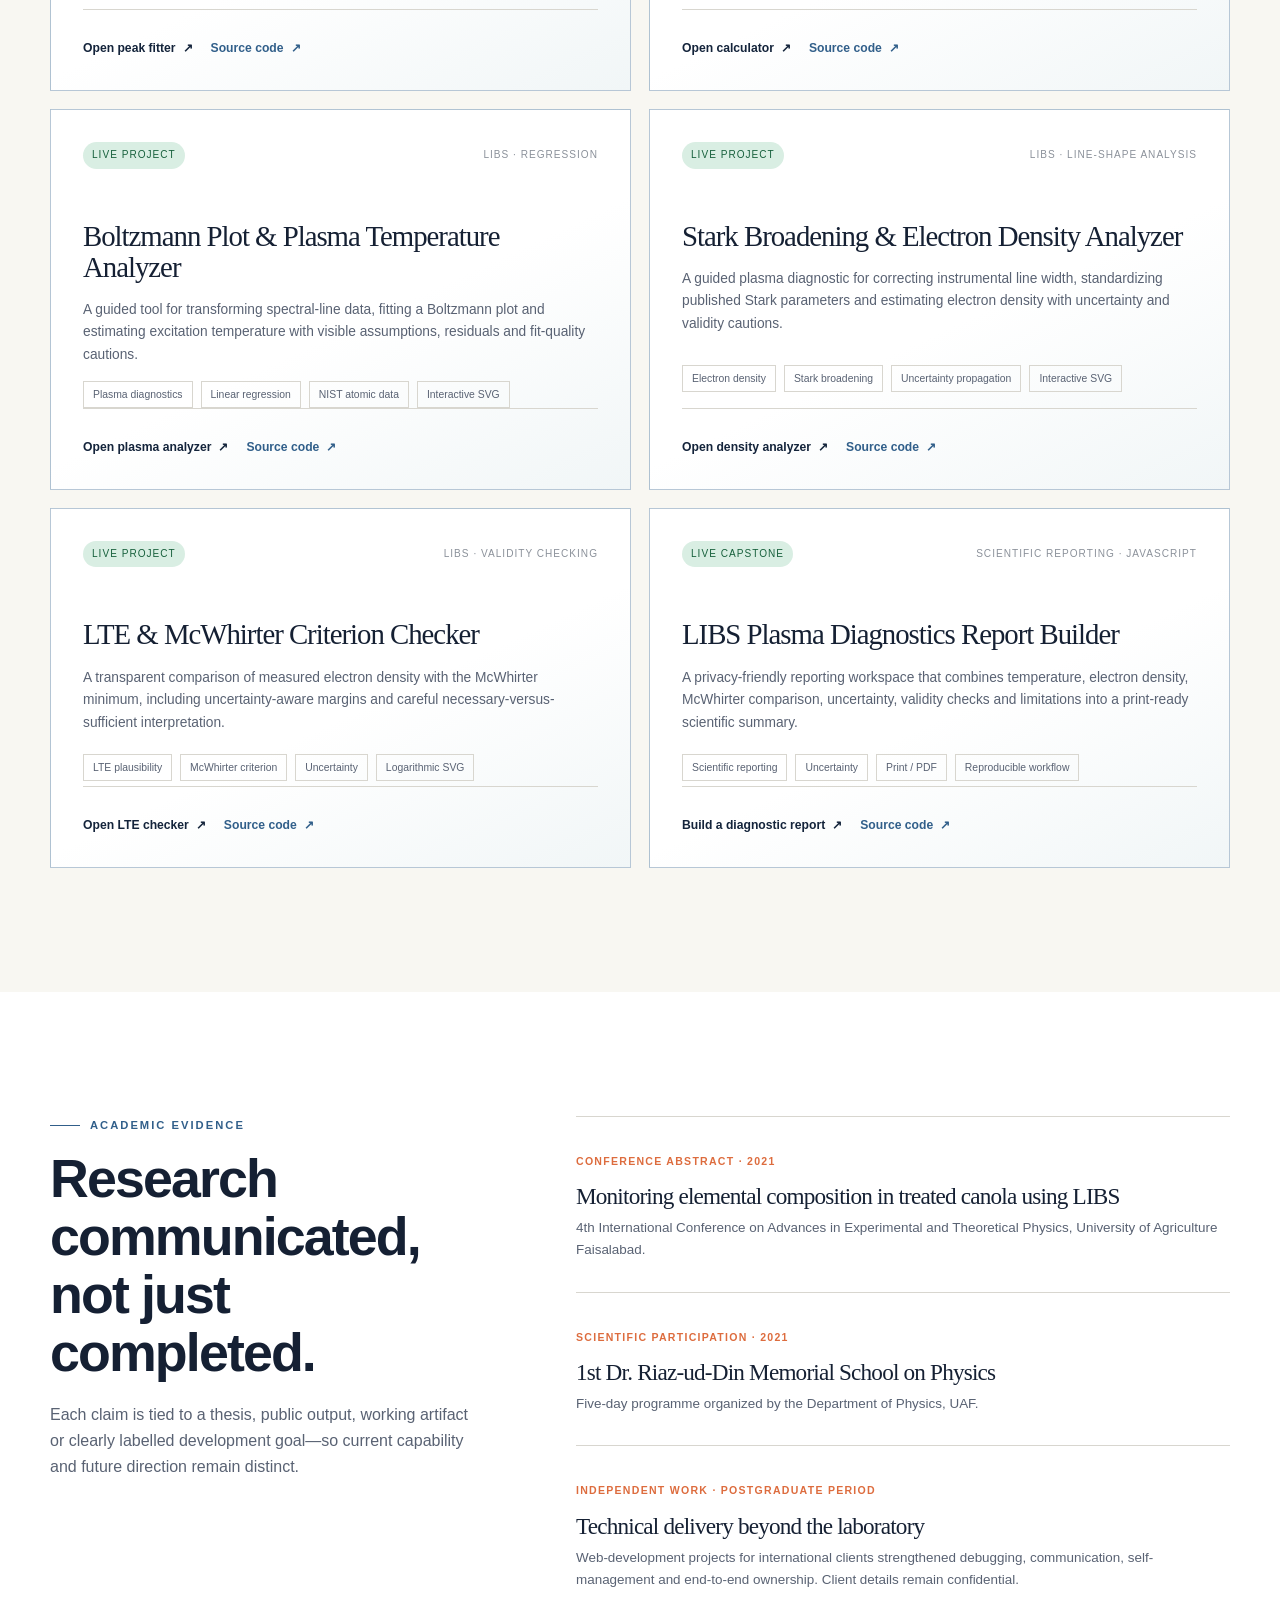
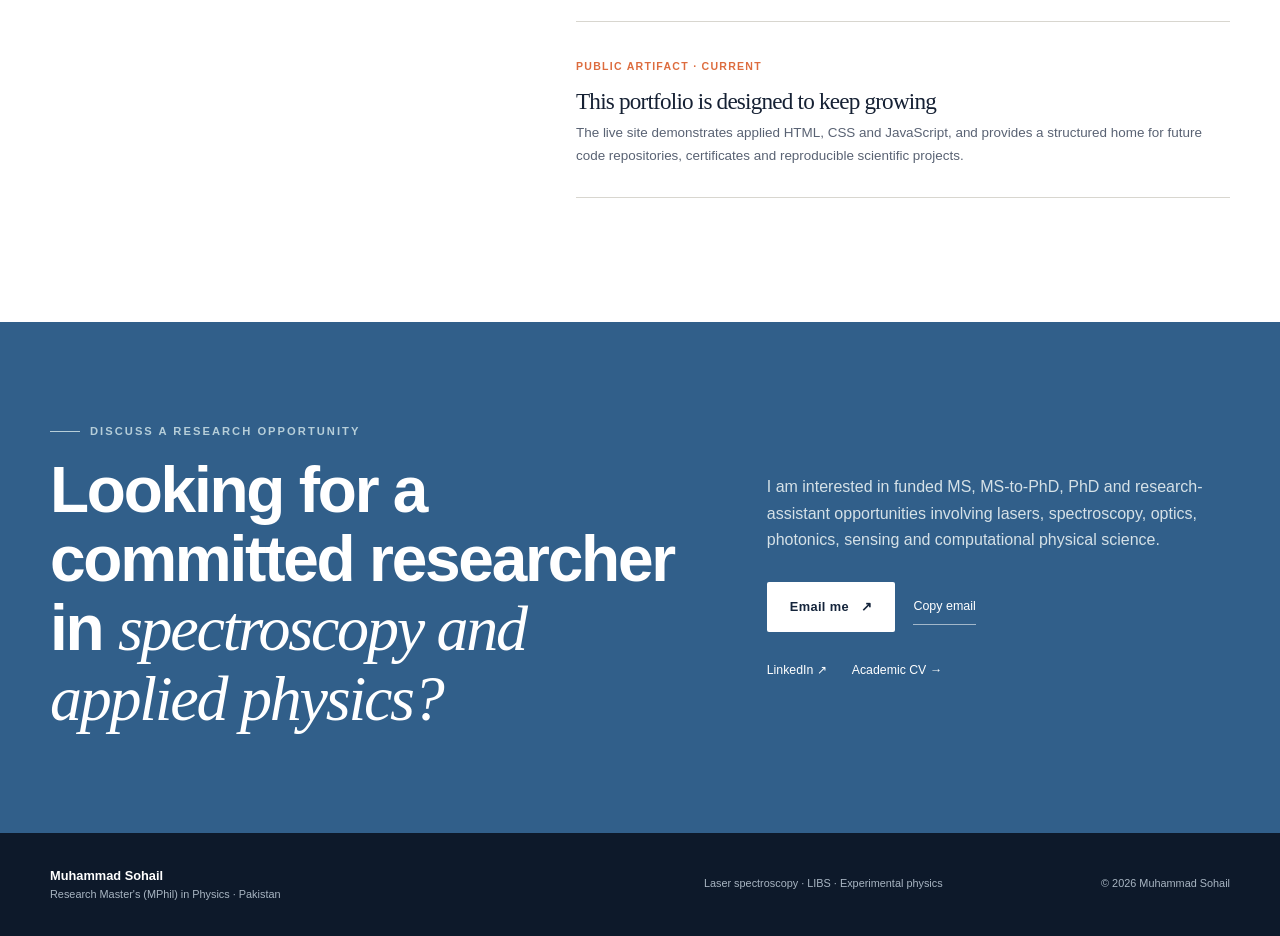
==== commit f5ef6359: "Add guided spectral peak fitter" ====
--- a/index.html
+++ b/index.html
@@ -217,6 +217,16 @@
             </div>
           </article>
           <article class="project-card project-card-featured reveal">
+            <div class="project-top"><span class="status status-live">Live project</span><span>Nonlinear fitting · JavaScript</span></div>
+            <h3>Spectral Peak Fitting &amp; FWHM Analyzer</h3>
+            <p>A guided comparison of Gaussian, Lorentzian and pseudo-Voigt profiles with baseline correction, residuals, AICc model selection and fit-only uncertainty.</p>
+            <ul class="tag-list"><li>Peak fitting</li><li>FWHM</li><li>Residual analysis</li><li>Model comparison</li></ul>
+            <div class="project-actions">
+              <a class="project-link project-link-primary" href="spectral-peak-fitter.html">Open peak fitter <span aria-hidden="true">↗</span></a>
+              <a class="project-link" href="https://github.com/sohail151127/Muhammad-Sohail" target="_blank" rel="noopener noreferrer">Source code <span aria-hidden="true">↗</span></a>
+            </div>
+          </article>
+          <article class="project-card project-card-featured reveal">
             <div class="project-top"><span class="status status-live">Live project</span><span>Physics · JavaScript</span></div>
             <h3>Laser Experiment Calculator</h3>
             <p>A guided Gaussian-beam calculator that explains how pulse energy, duration and focusing conditions affect spot size, fluence, peak power and irradiance.</p>
@@ -256,7 +266,7 @@
               <a class="project-link" href="https://github.com/sohail151127/Muhammad-Sohail" target="_blank" rel="noopener noreferrer">Source code <span aria-hidden="true">↗</span></a>
             </div>
           </article>
-          <article class="project-card project-card-featured project-card-wide reveal">
+          <article class="project-card project-card-featured reveal">
             <div class="project-top"><span class="status status-live">Live capstone</span><span>Scientific reporting · JavaScript</span></div>
             <h3>LIBS Plasma Diagnostics Report Builder</h3>
             <p>A privacy-friendly reporting workspace that combines temperature, electron density, McWhirter comparison, uncertainty, validity checks and limitations into a print-ready scientific summary.</p>
--- a/assets/css/styles.css
+++ b/assets/css/styles.css
@@ -187,7 +187,6 @@
 .project-card h3 { margin: 52px 0 16px; font-family: var(--serif); font-size: 1.8rem; font-weight: 400; }
 .project-card p { font-size: .86rem; }
 .project-card-featured { border-color: rgba(49,95,138,.35); background: linear-gradient(155deg,#fff 55%,#f1f6f7); }
-.project-card-wide { grid-column:1 / -1; min-height:325px; }
 .project-actions { display: flex; flex-wrap: wrap; gap: 10px 18px; margin-top: auto; padding-top: 28px; border-top: 1px solid var(--line); }
 .project-link { display: inline-flex; align-items: center; gap: 7px; color: var(--blue); font-size: .76rem; font-weight: 750; text-decoration: none; }
 .project-link span { transition: transform .2s ease; }.project-link:hover span { transform: translate(2px,-2px); }
@@ -273,7 +272,7 @@
   .proof-grid { grid-template-columns: 1fr 1fr; }.proof-grid > div:nth-child(3) { border-left: 1px solid var(--line); }.proof-grid > div:nth-child(-n+2) { border-bottom: 1px solid var(--line); }
   .split-heading { grid-template-columns: 1fr; gap: 10px; }.split-heading > p { max-width: 600px; }
   .feature-card { grid-template-columns: 1fr; }.feature-visual { min-height: auto; }
-  .experience-layout, .journey-grid, .evidence-grid, .contact-grid { grid-template-columns: 1fr; gap: 60px; }.journey-intro { position: static; }.interest-grid { grid-template-columns: 1fr 1fr; }.project-grid { grid-template-columns: 1fr; }.project-card,.project-card-wide { min-height: 290px; }.project-card h3 { margin-top: 38px; }
+  .experience-layout, .journey-grid, .evidence-grid, .contact-grid { grid-template-columns: 1fr; gap: 60px; }.journey-intro { position: static; }.interest-grid { grid-template-columns: 1fr 1fr; }.project-grid { grid-template-columns: 1fr; }.project-card { min-height: 290px; }.project-card h3 { margin-top: 38px; }
   .toolkit-grid { grid-template-columns: 1fr 1fr; }
   .case-hero-grid { grid-template-columns: 1fr; gap: 45px; }.case-layout { grid-template-columns: 1fr; }.case-toc { position: relative; top: auto; z-index: 2; display: flex; overflow-x: auto; padding: 11px 0; border-left: 0; border-top: 1px solid var(--line); border-bottom: 1px solid var(--line); }.case-toc span { display:none; }.case-toc a { flex: 0 0 auto; padding-right: 16px; }.case-toc a:hover { transform:none; }
   .cv-document { padding: 55px 45px; }.cv-header { grid-template-columns: 1fr; gap: 10px; }.cv-header address { padding-top: 0; }
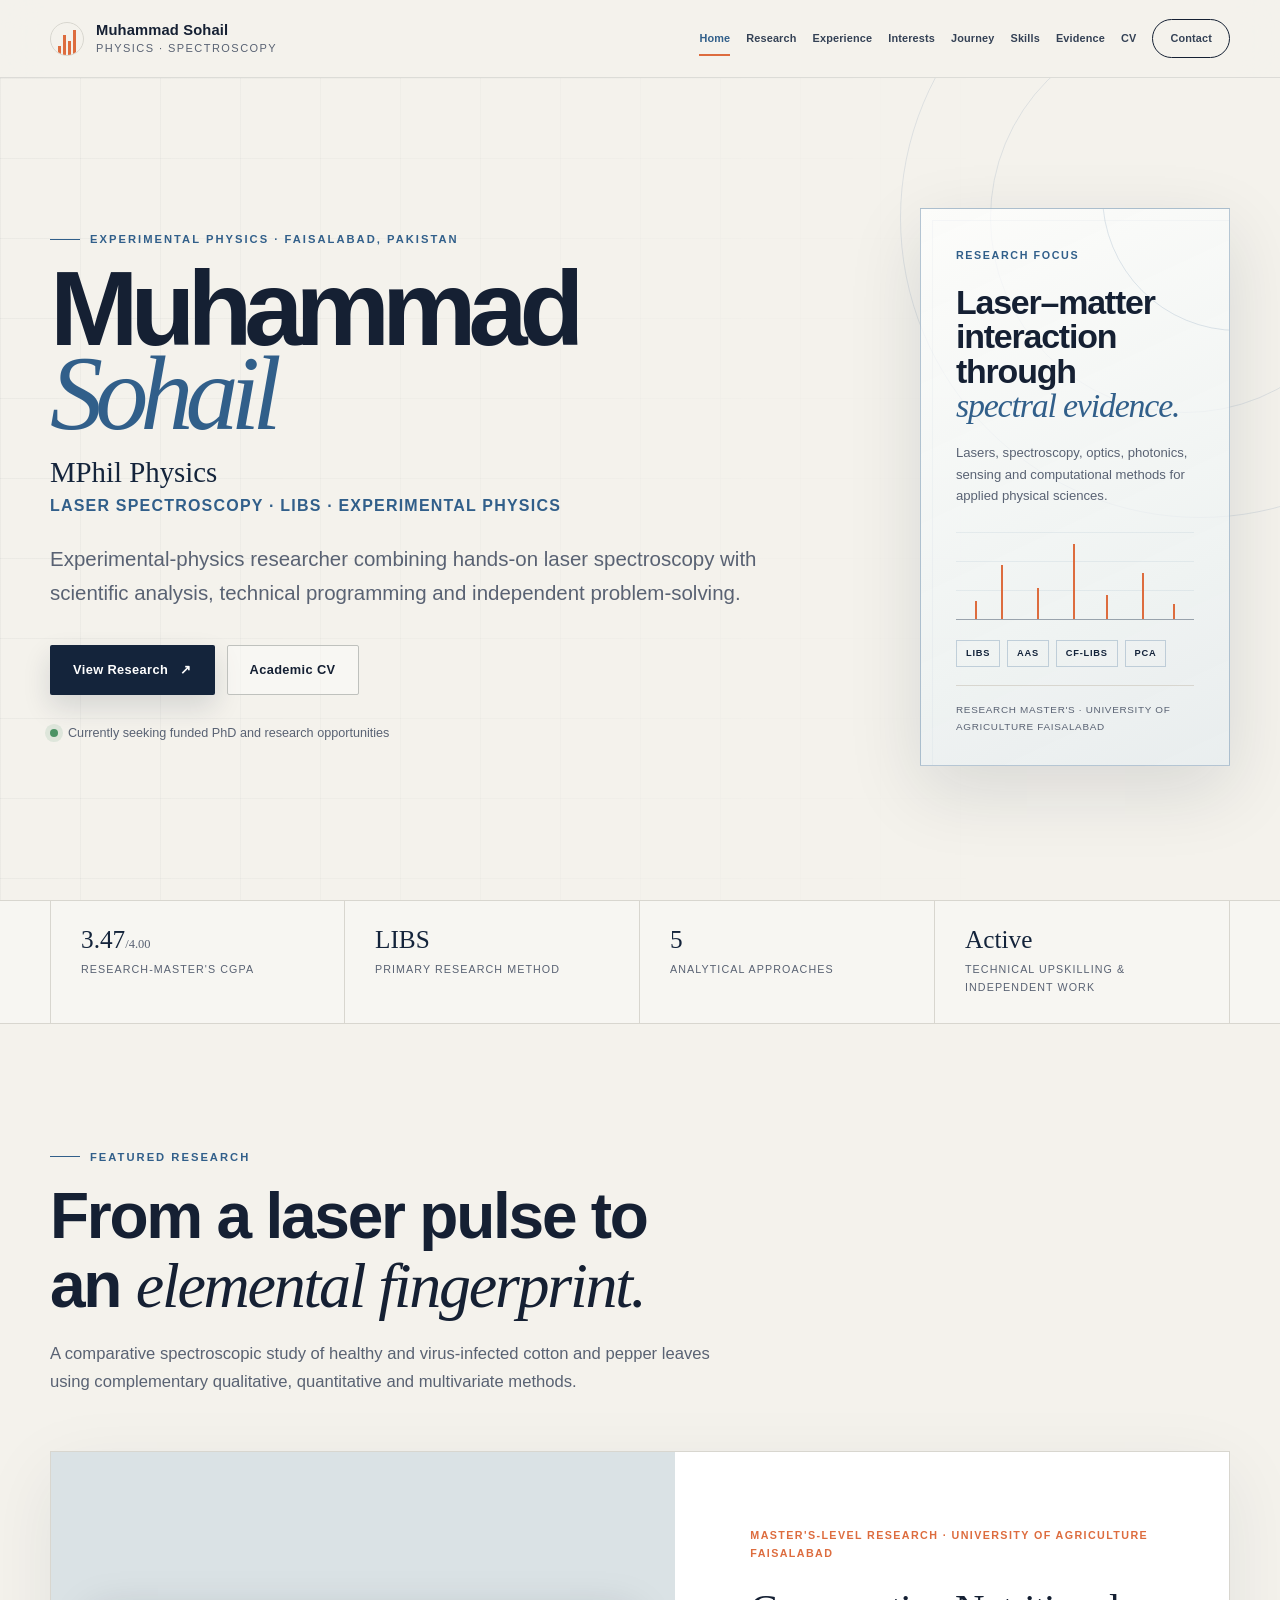
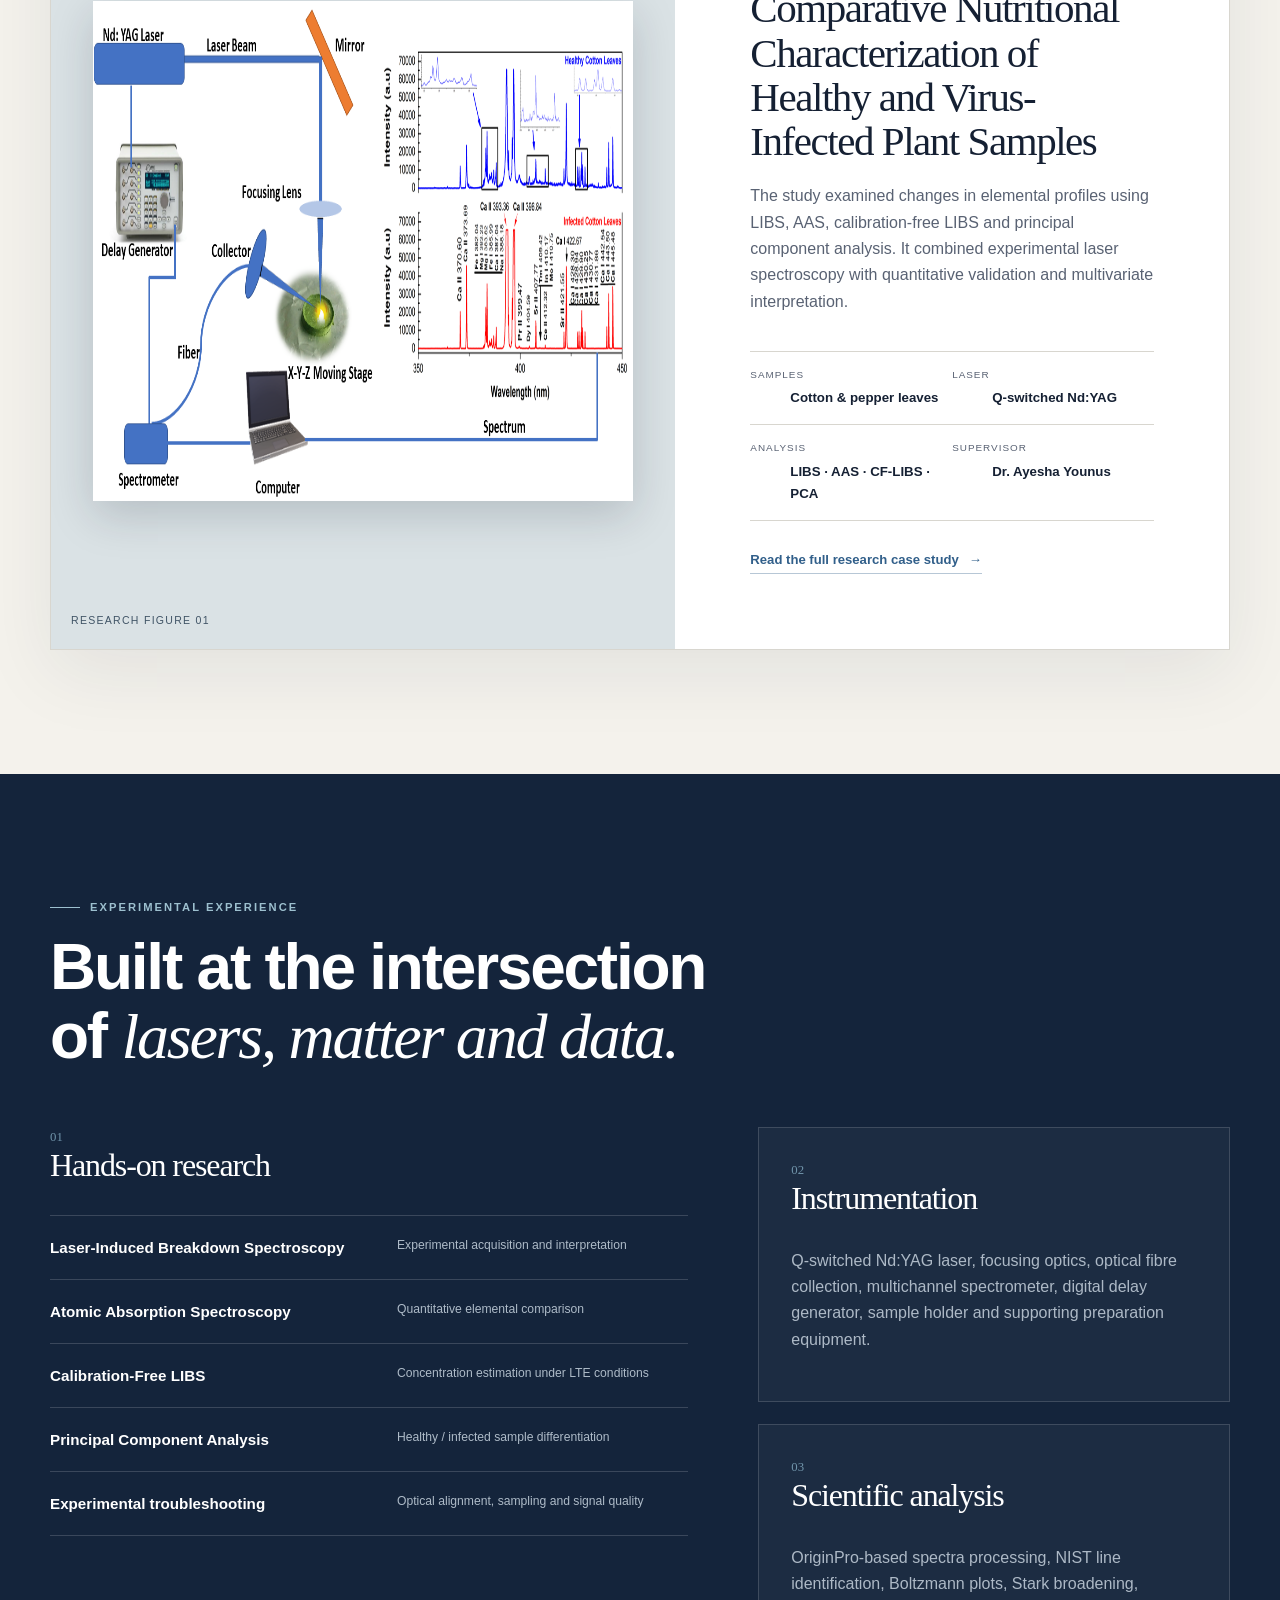
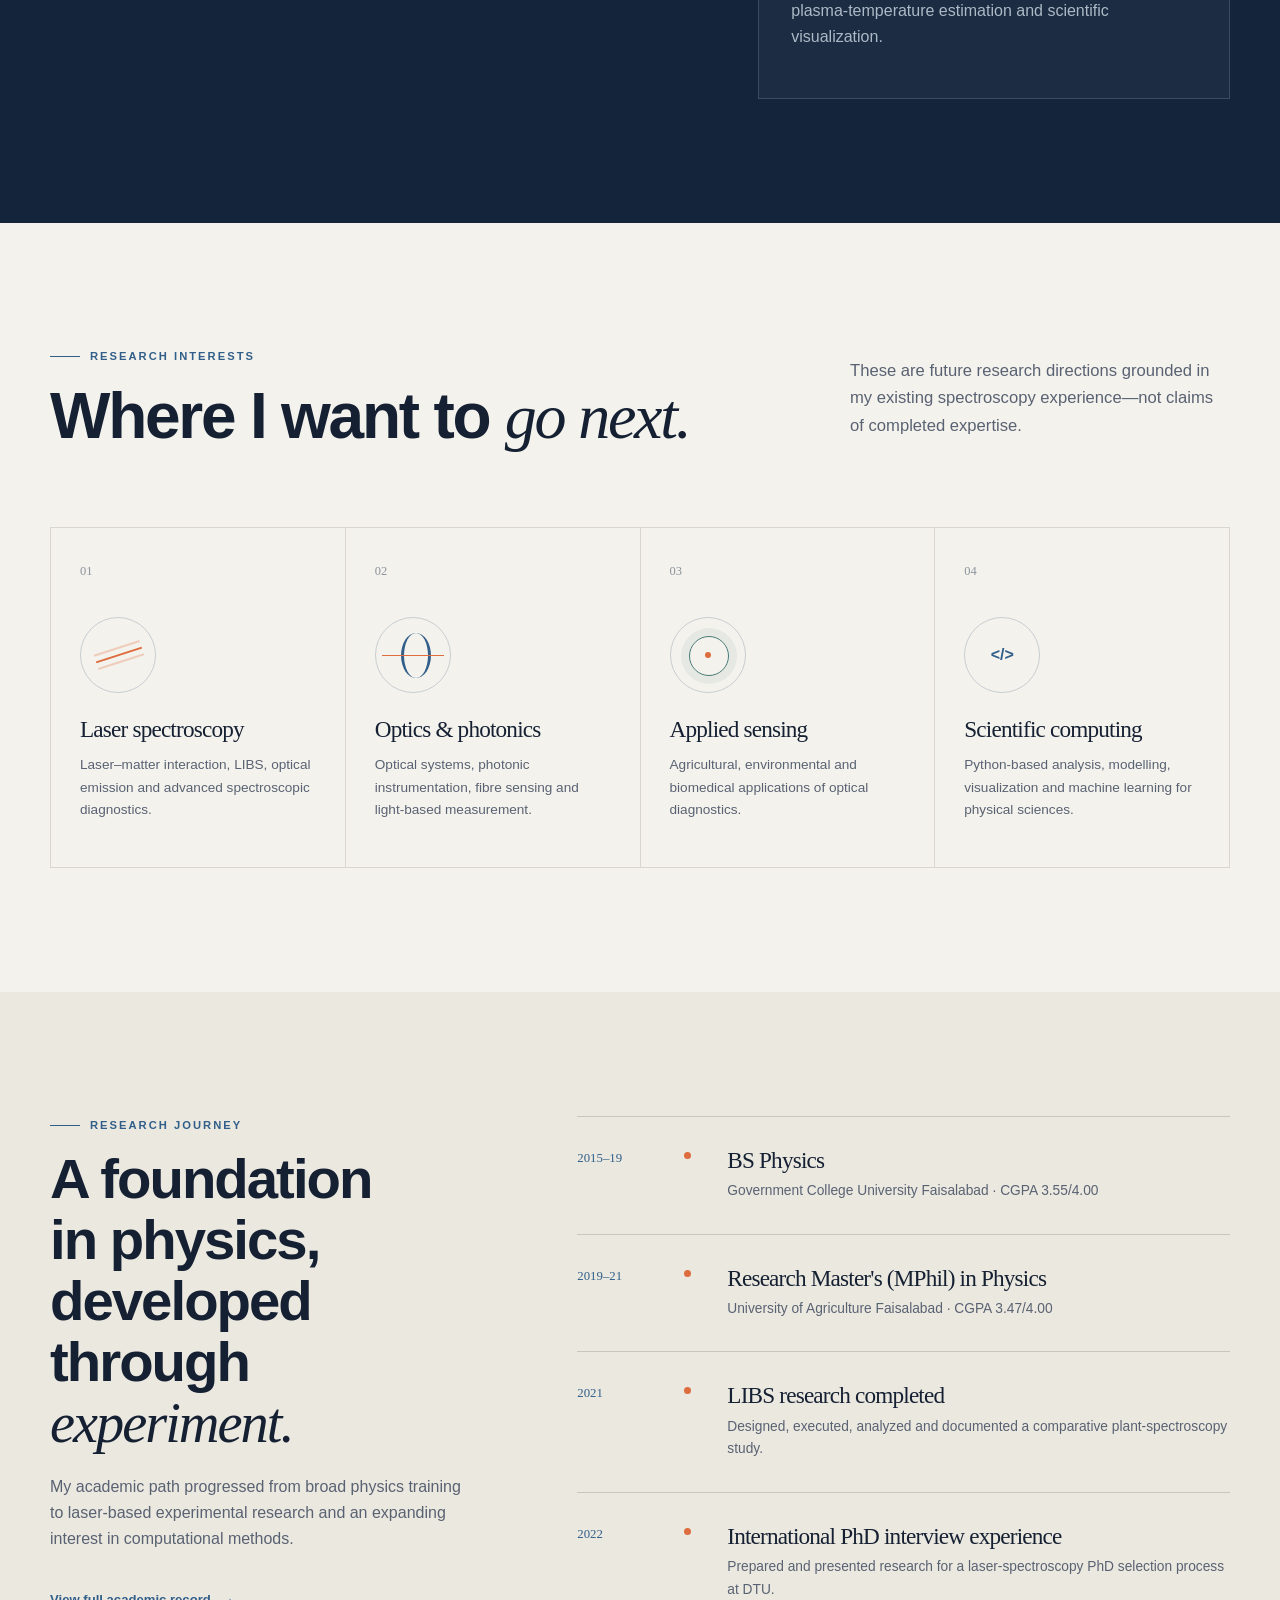
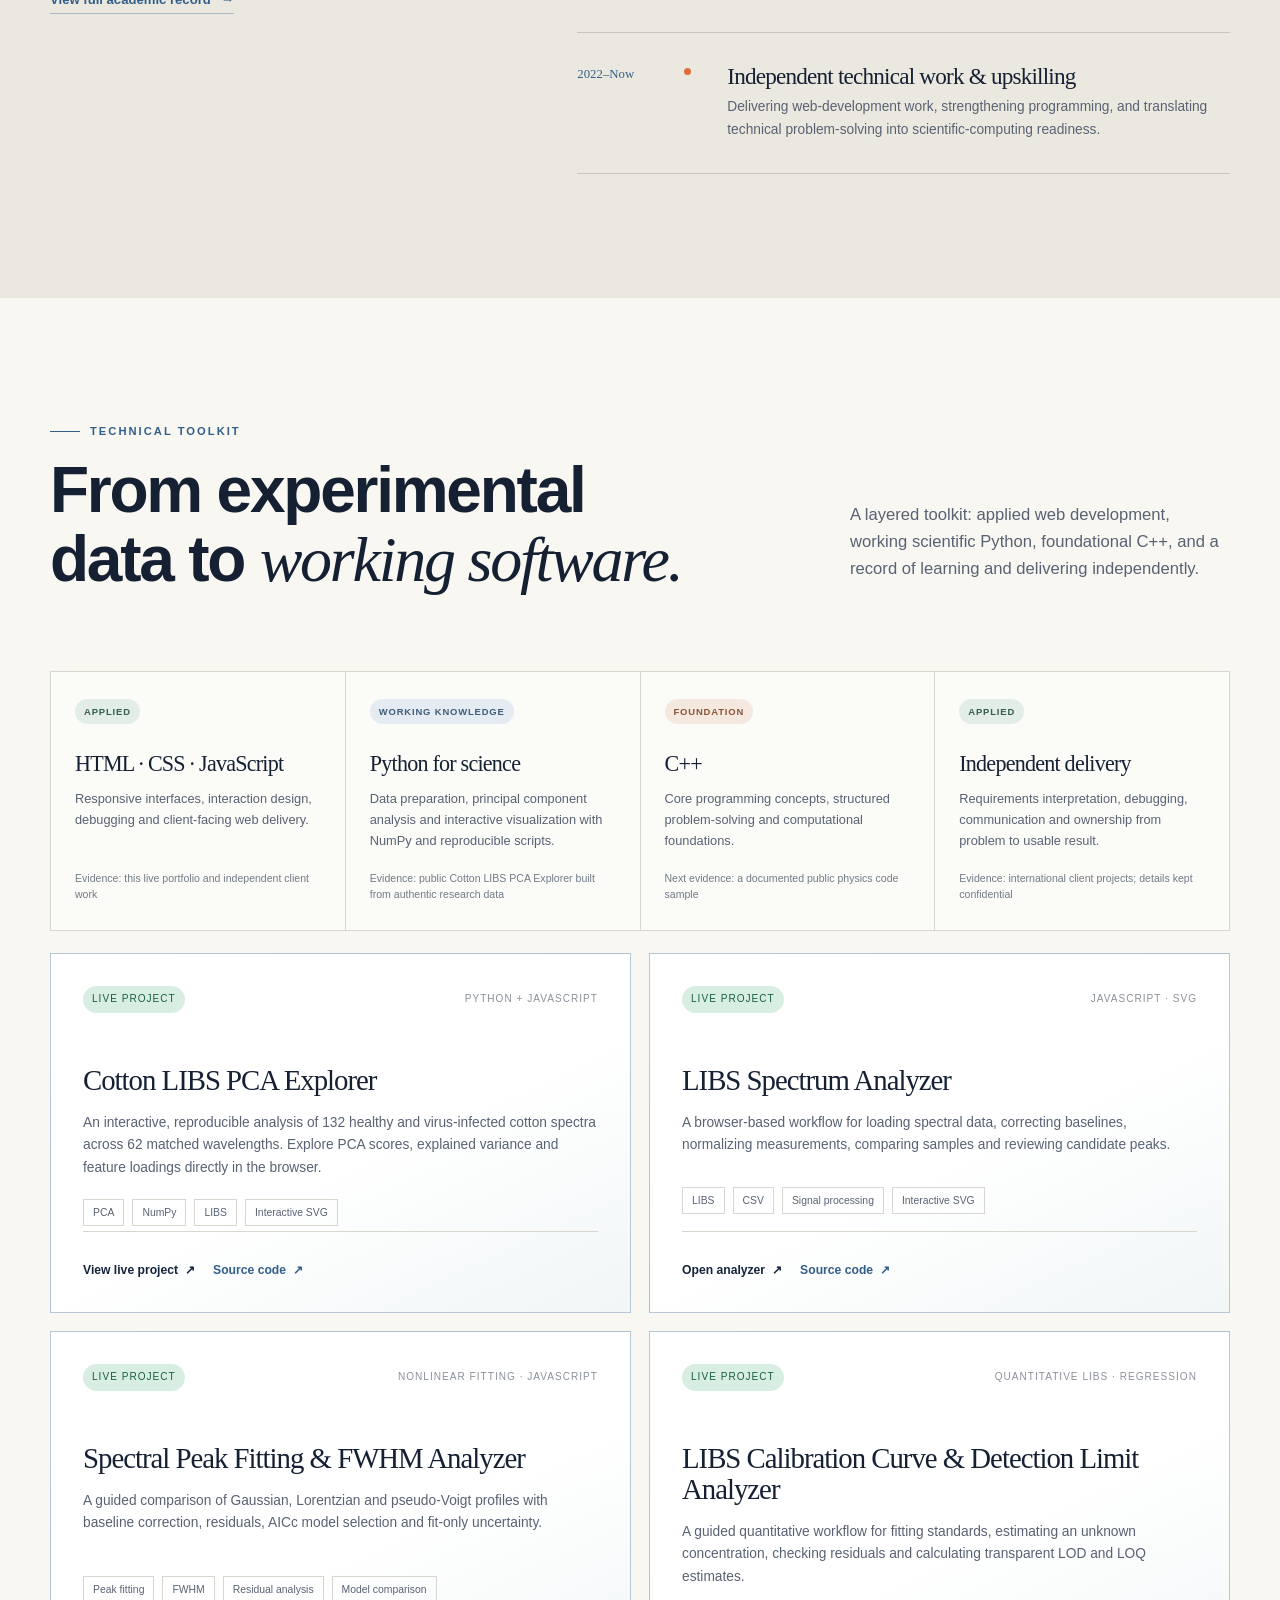
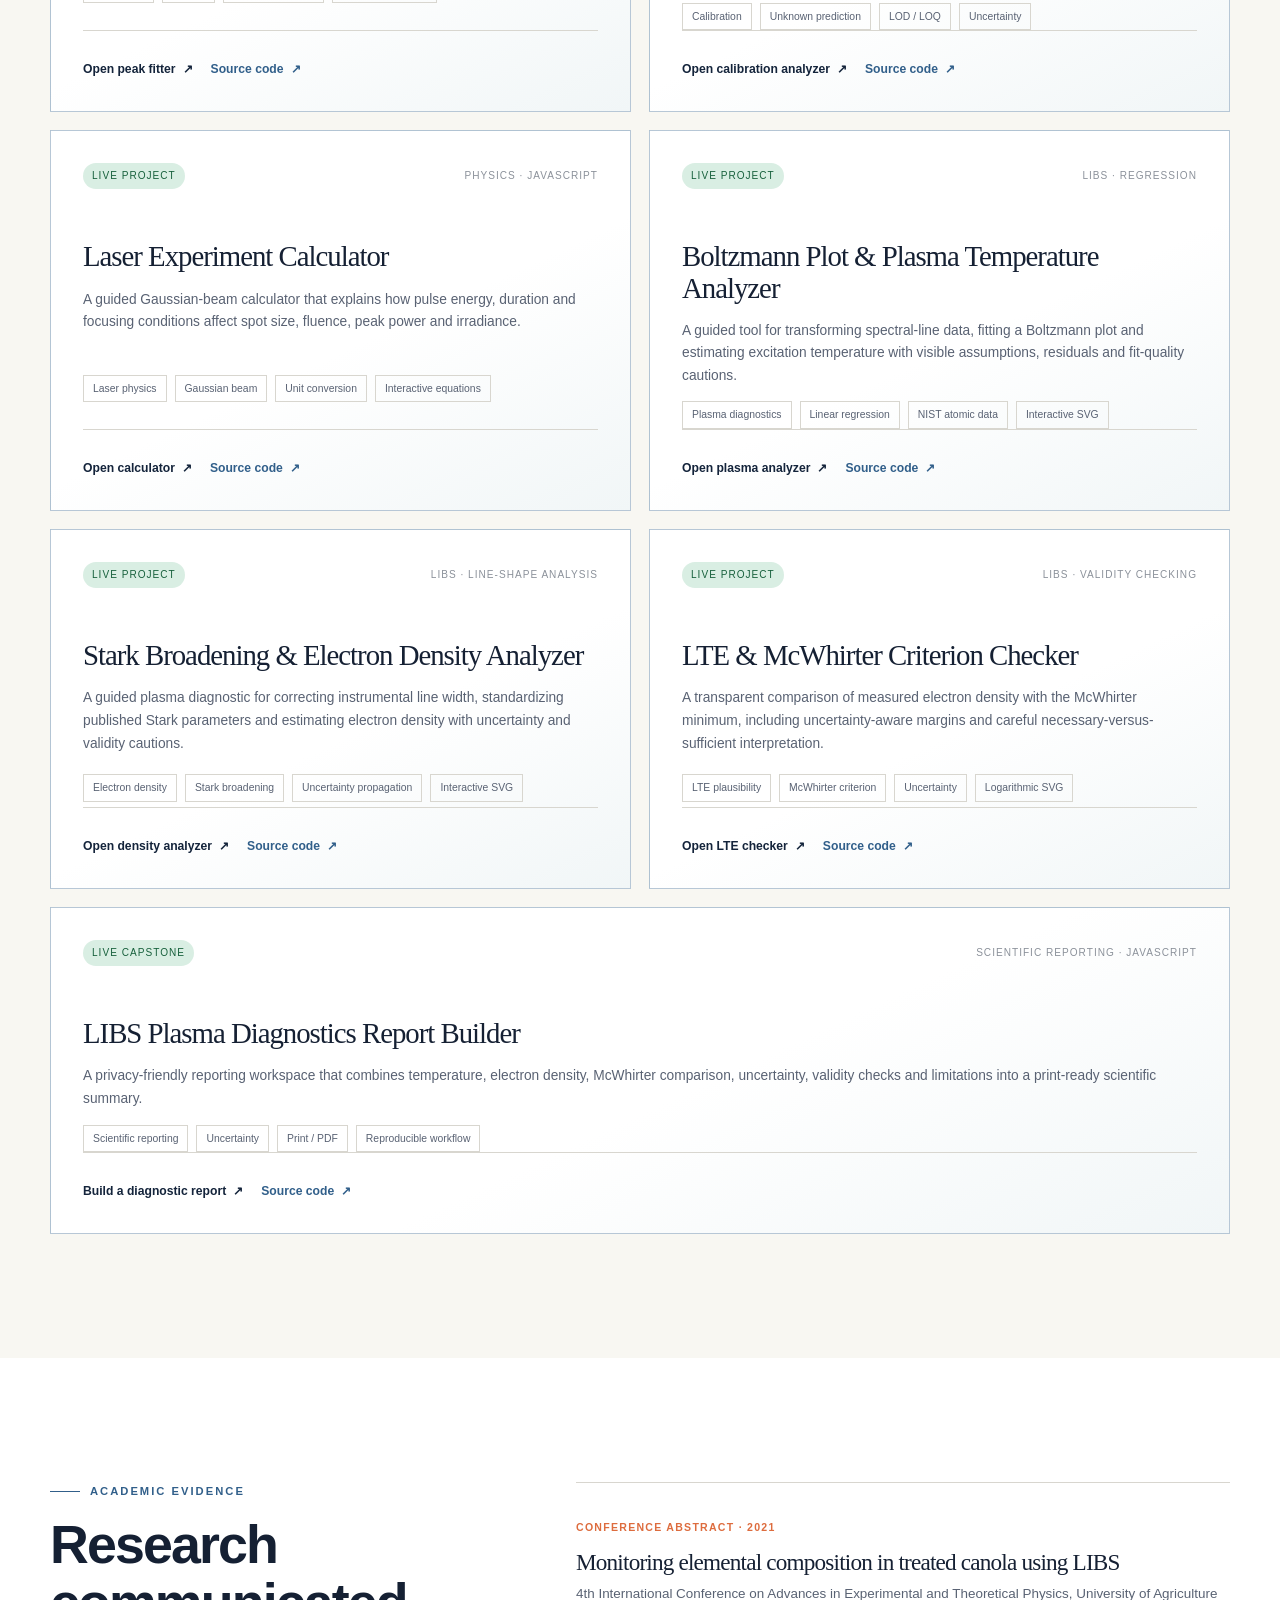
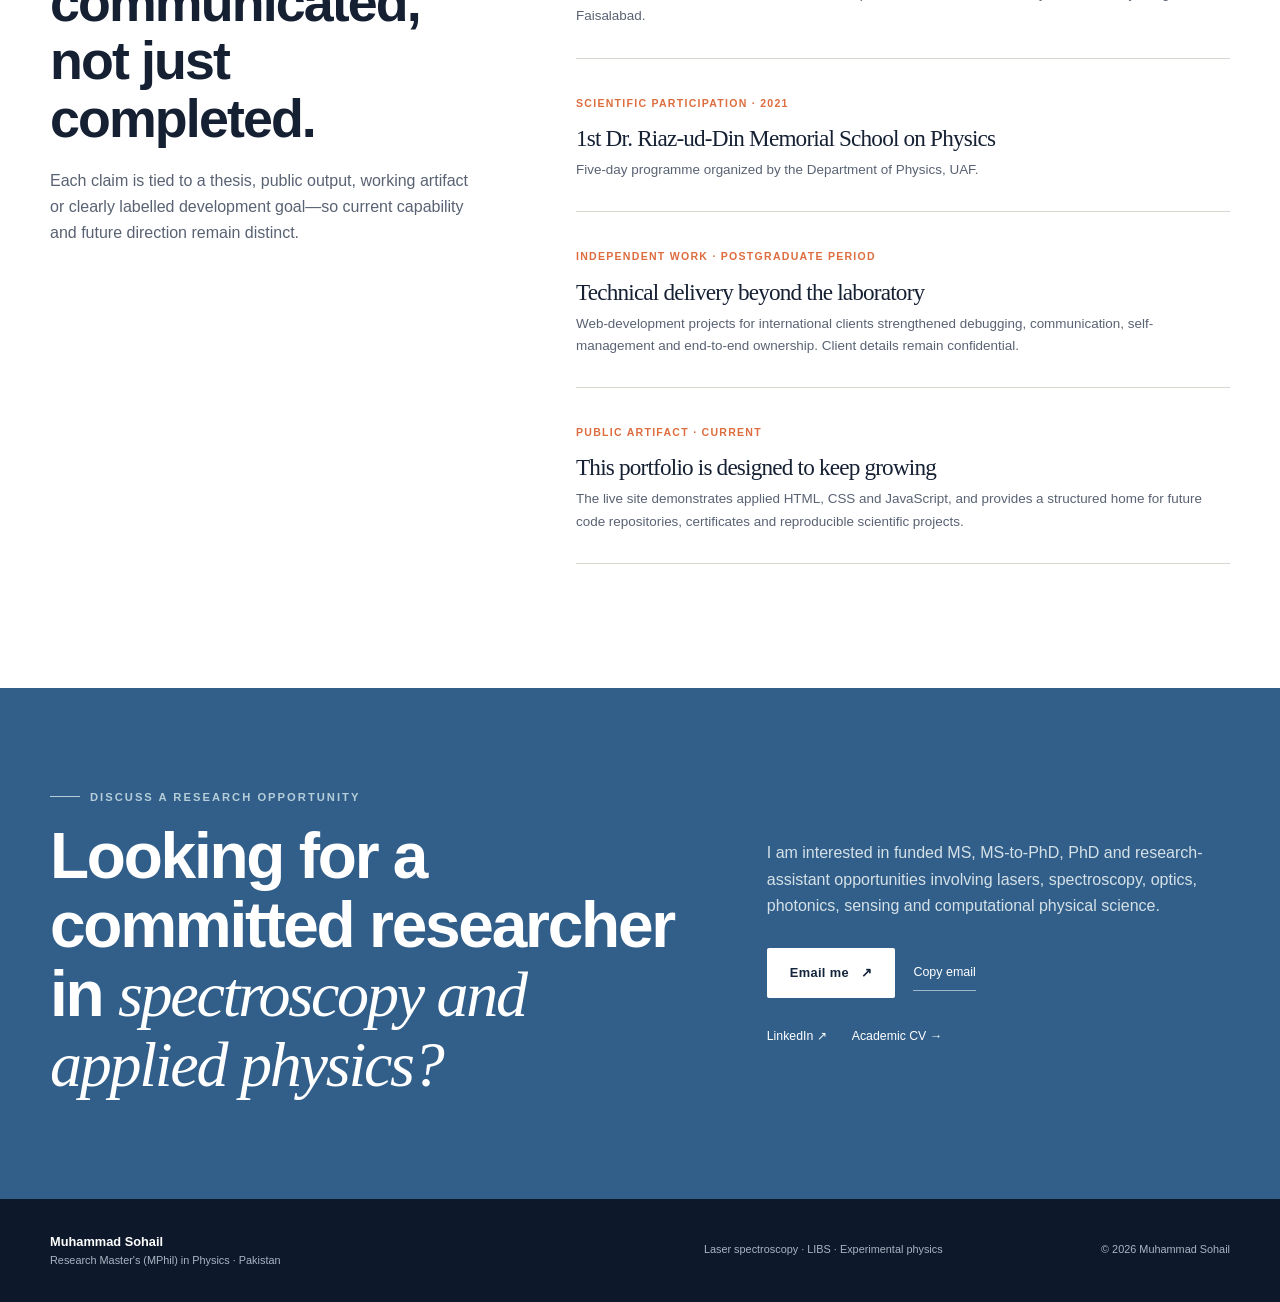
==== commit 13d693e0: "Add guided LIBS calibration analyzer" ====
--- a/index.html
+++ b/index.html
@@ -227,6 +227,16 @@
             </div>
           </article>
           <article class="project-card project-card-featured reveal">
+            <div class="project-top"><span class="status status-live">Live project</span><span>Quantitative LIBS · Regression</span></div>
+            <h3>LIBS Calibration Curve &amp; Detection Limit Analyzer</h3>
+            <p>A guided quantitative workflow for fitting standards, estimating an unknown concentration, checking residuals and calculating transparent LOD and LOQ estimates.</p>
+            <ul class="tag-list"><li>Calibration</li><li>Unknown prediction</li><li>LOD / LOQ</li><li>Uncertainty</li></ul>
+            <div class="project-actions">
+              <a class="project-link project-link-primary" href="libs-calibration-analyzer.html">Open calibration analyzer <span aria-hidden="true">↗</span></a>
+              <a class="project-link" href="https://github.com/sohail151127/Muhammad-Sohail" target="_blank" rel="noopener noreferrer">Source code <span aria-hidden="true">↗</span></a>
+            </div>
+          </article>
+          <article class="project-card project-card-featured reveal">
             <div class="project-top"><span class="status status-live">Live project</span><span>Physics · JavaScript</span></div>
             <h3>Laser Experiment Calculator</h3>
             <p>A guided Gaussian-beam calculator that explains how pulse energy, duration and focusing conditions affect spot size, fluence, peak power and irradiance.</p>
@@ -266,7 +276,7 @@
               <a class="project-link" href="https://github.com/sohail151127/Muhammad-Sohail" target="_blank" rel="noopener noreferrer">Source code <span aria-hidden="true">↗</span></a>
             </div>
           </article>
-          <article class="project-card project-card-featured reveal">
+          <article class="project-card project-card-featured project-card-wide reveal">
             <div class="project-top"><span class="status status-live">Live capstone</span><span>Scientific reporting · JavaScript</span></div>
             <h3>LIBS Plasma Diagnostics Report Builder</h3>
             <p>A privacy-friendly reporting workspace that combines temperature, electron density, McWhirter comparison, uncertainty, validity checks and limitations into a print-ready scientific summary.</p>
--- a/assets/css/styles.css
+++ b/assets/css/styles.css
@@ -181,6 +181,7 @@
 .toolkit-grid small { margin-top: auto; color: #727b87; font-size: .66rem; line-height: 1.5; }
 .project-grid { display: grid; grid-template-columns: repeat(2,1fr); gap: 18px; }
 .project-card { min-height: 360px; display: flex; flex-direction: column; padding: 32px; border: 1px solid var(--line); background: white; transition: transform .3s ease, box-shadow .3s ease, border-color .3s ease; }
+.project-card-wide { grid-column: 1 / -1; min-height: 325px; }
 .project-card:hover { transform: translateY(-6px); border-color: #bec8ce; box-shadow: 0 20px 55px rgba(20,36,59,.1); }
 .project-top { display: flex; justify-content: space-between; align-items: center; gap: 16px; color: #8b919a; font-size: .63rem; text-transform: uppercase; letter-spacing: .1em; }
 .status { border-radius: 999px; padding: 5px 9px; }.status-live { background: #d9eee3; color: #17603c; }.status-developing { background: #e2ede7; color: #35604a; }.status-planned { background: #e5ebf2; color: #3e5e7b; }.status-future { background: #f4e8df; color: #9a5435; }
@@ -272,7 +273,7 @@
   .proof-grid { grid-template-columns: 1fr 1fr; }.proof-grid > div:nth-child(3) { border-left: 1px solid var(--line); }.proof-grid > div:nth-child(-n+2) { border-bottom: 1px solid var(--line); }
   .split-heading { grid-template-columns: 1fr; gap: 10px; }.split-heading > p { max-width: 600px; }
   .feature-card { grid-template-columns: 1fr; }.feature-visual { min-height: auto; }
-  .experience-layout, .journey-grid, .evidence-grid, .contact-grid { grid-template-columns: 1fr; gap: 60px; }.journey-intro { position: static; }.interest-grid { grid-template-columns: 1fr 1fr; }.project-grid { grid-template-columns: 1fr; }.project-card { min-height: 290px; }.project-card h3 { margin-top: 38px; }
+  .experience-layout, .journey-grid, .evidence-grid, .contact-grid { grid-template-columns: 1fr; gap: 60px; }.journey-intro { position: static; }.interest-grid { grid-template-columns: 1fr 1fr; }.project-grid { grid-template-columns: 1fr; }.project-card,.project-card-wide { min-height: 290px; }.project-card h3 { margin-top: 38px; }
   .toolkit-grid { grid-template-columns: 1fr 1fr; }
   .case-hero-grid { grid-template-columns: 1fr; gap: 45px; }.case-layout { grid-template-columns: 1fr; }.case-toc { position: relative; top: auto; z-index: 2; display: flex; overflow-x: auto; padding: 11px 0; border-left: 0; border-top: 1px solid var(--line); border-bottom: 1px solid var(--line); }.case-toc span { display:none; }.case-toc a { flex: 0 0 auto; padding-right: 16px; }.case-toc a:hover { transform:none; }
   .cv-document { padding: 55px 45px; }.cv-header { grid-template-columns: 1fr; gap: 10px; }.cv-header address { padding-top: 0; }
